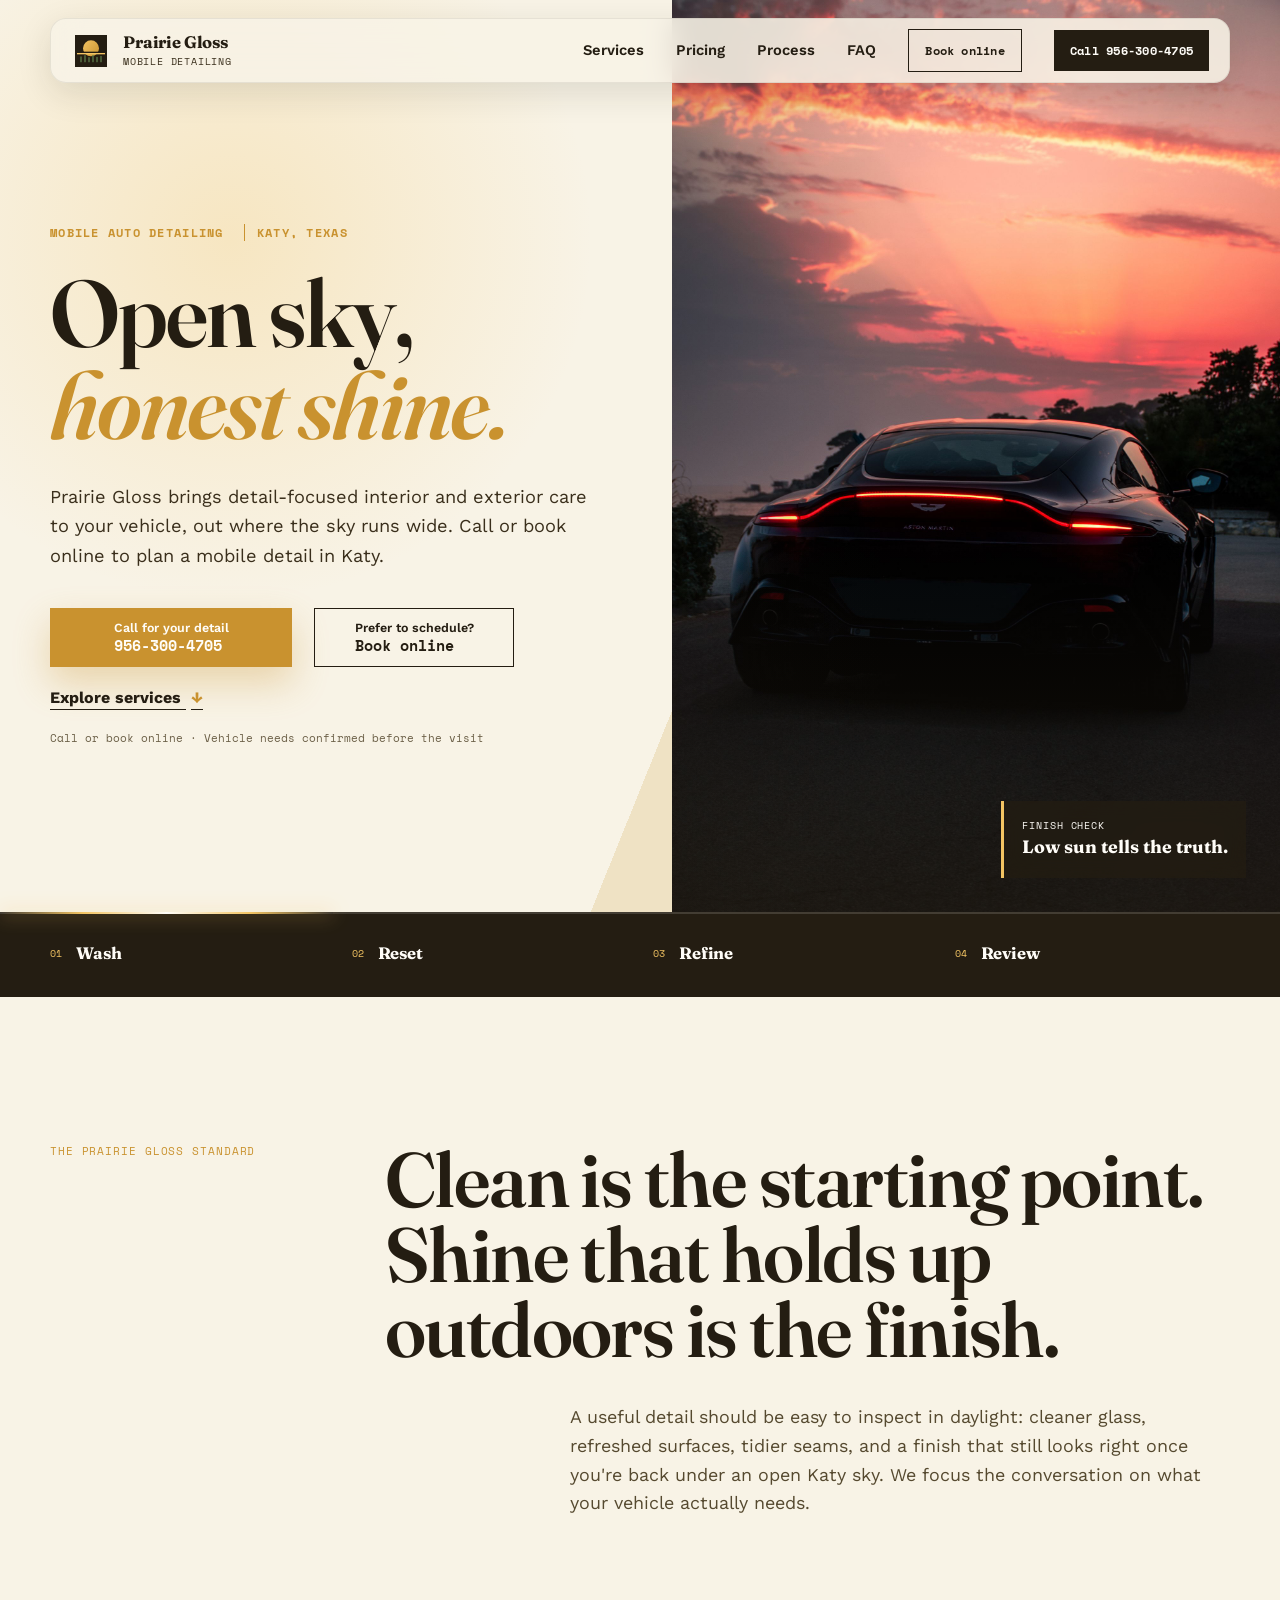
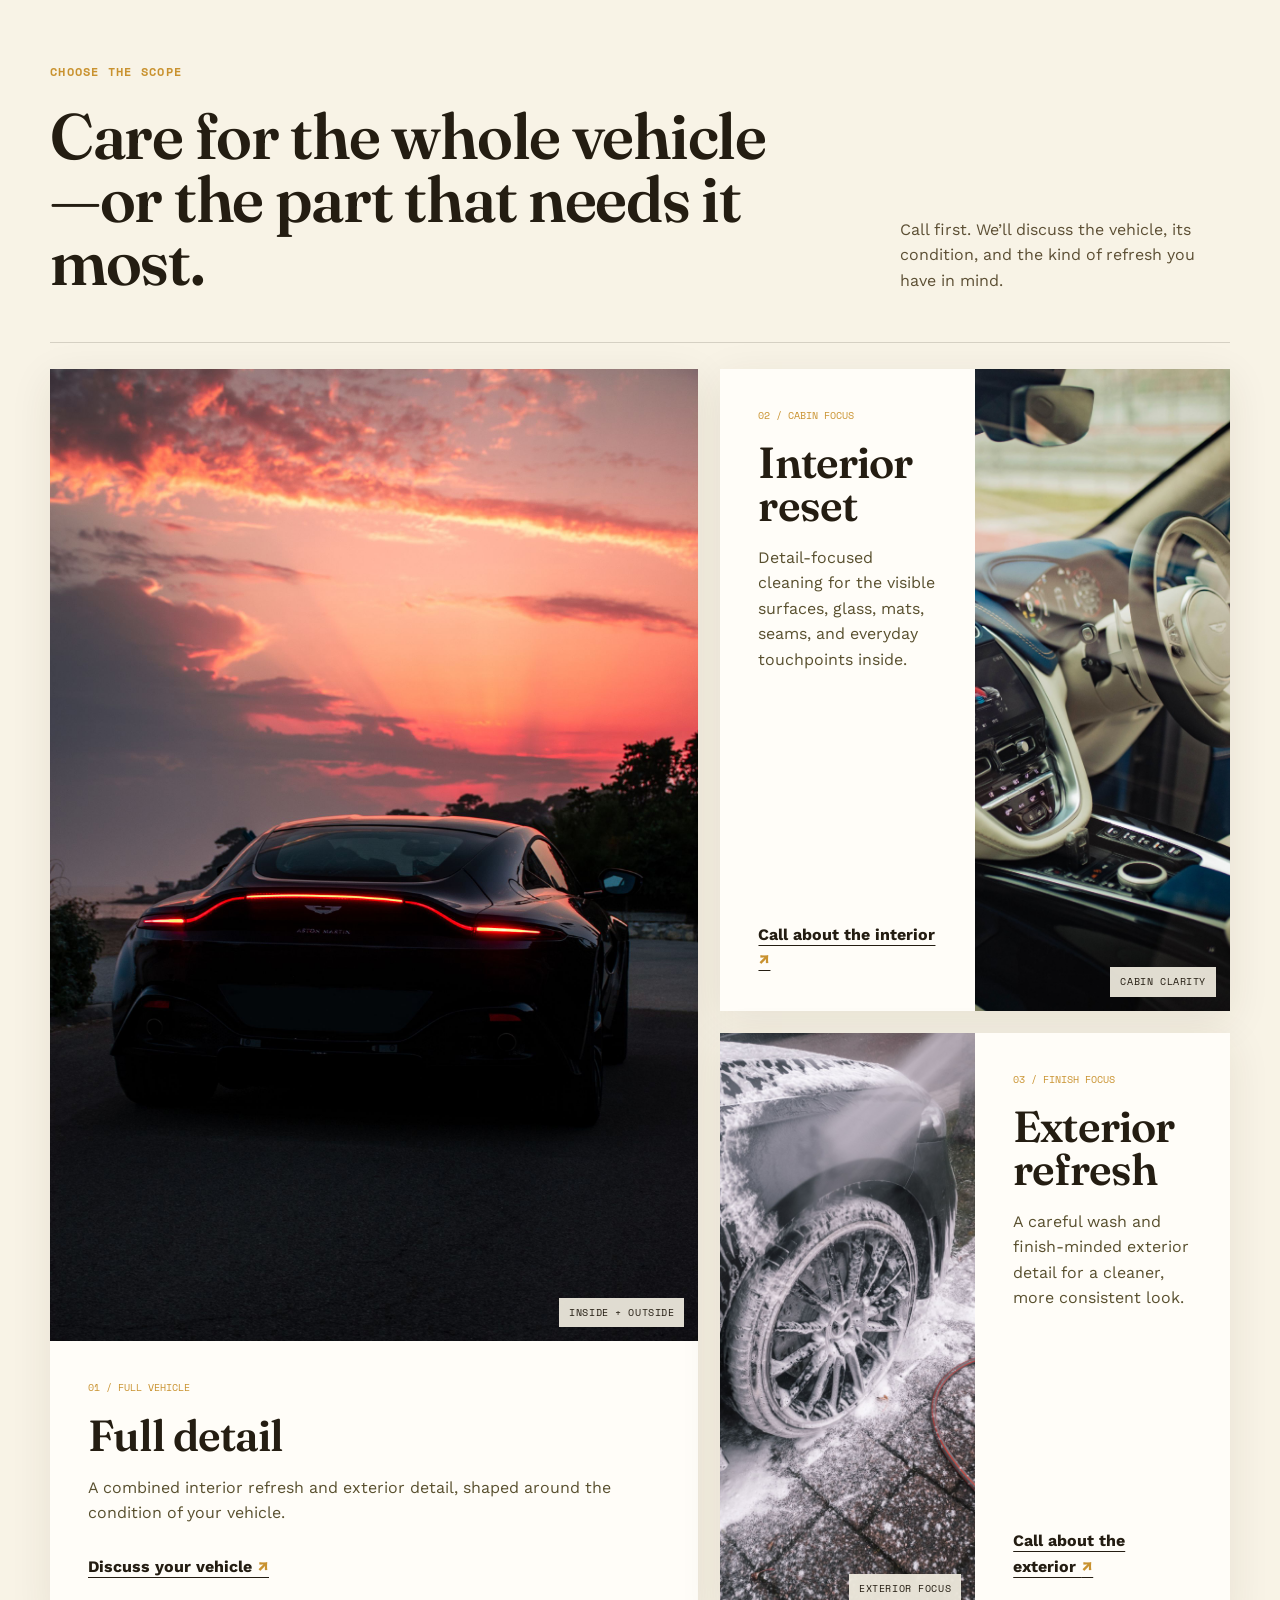
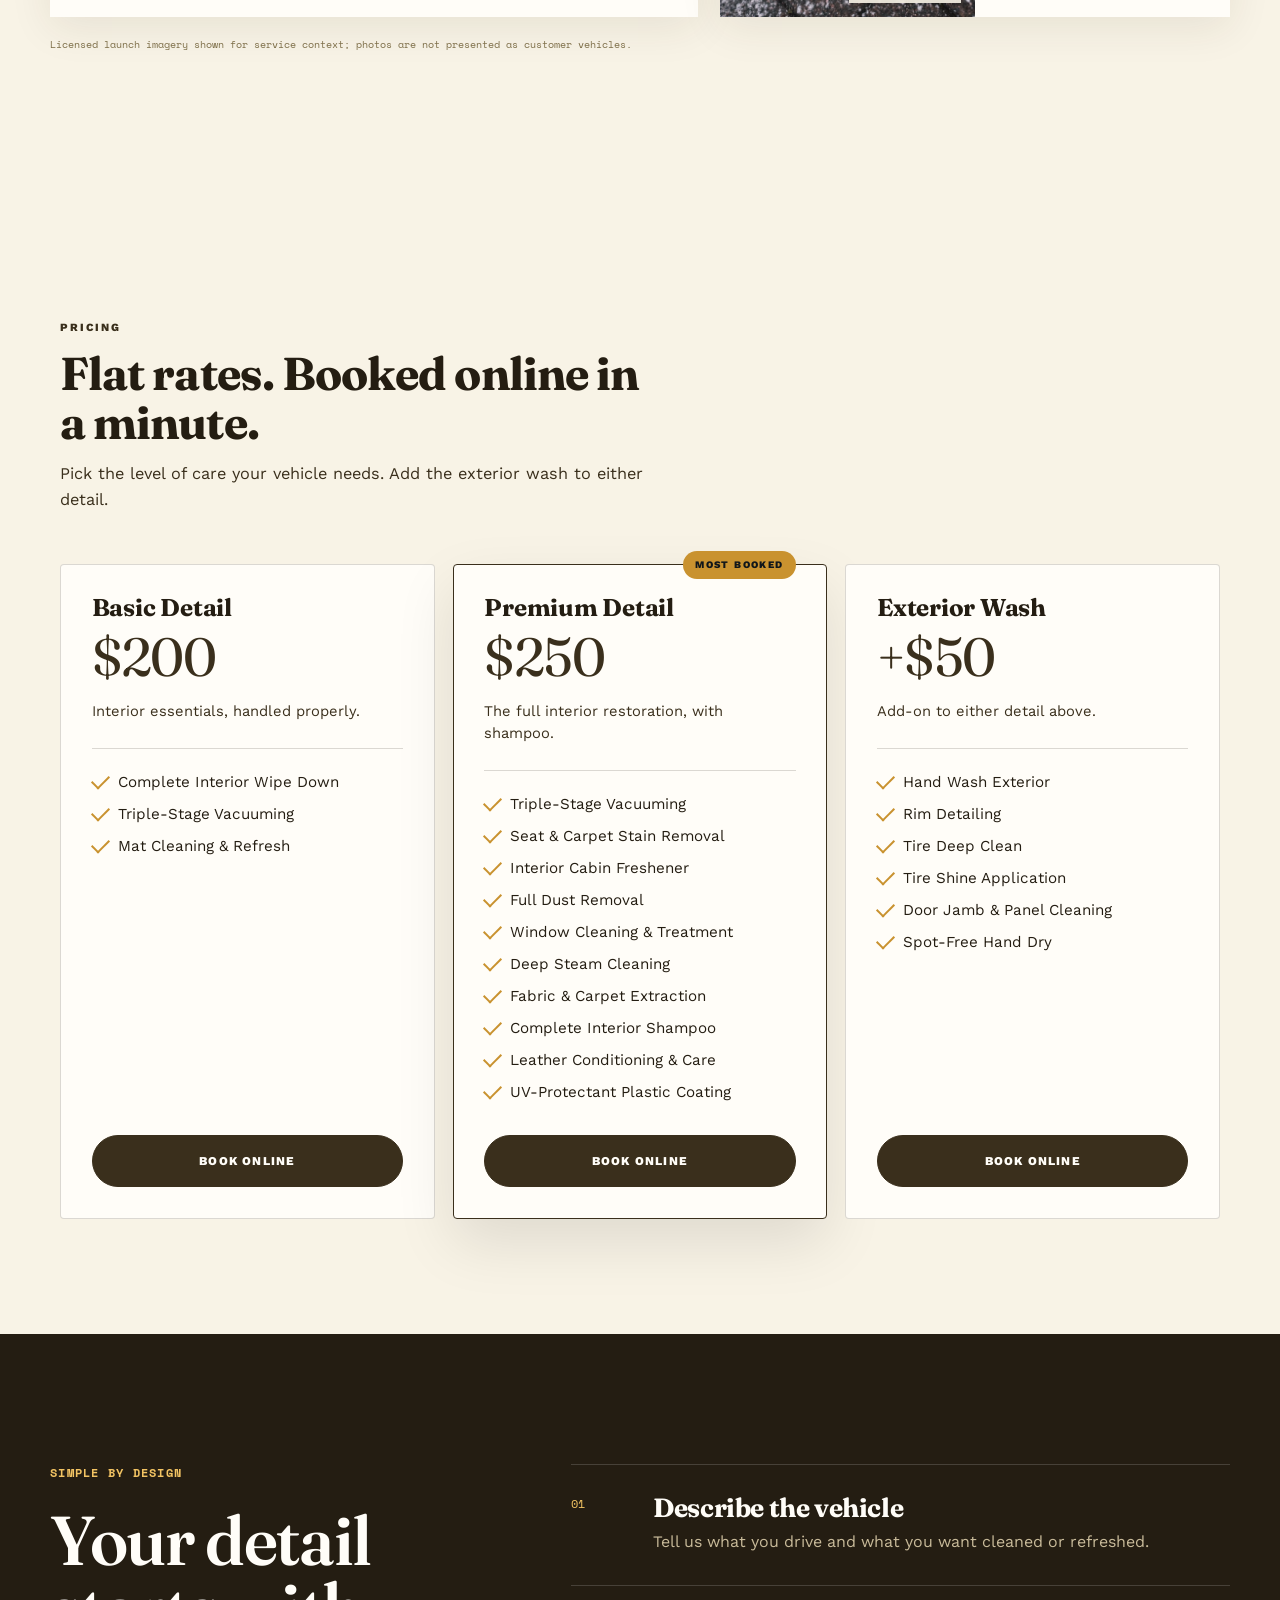
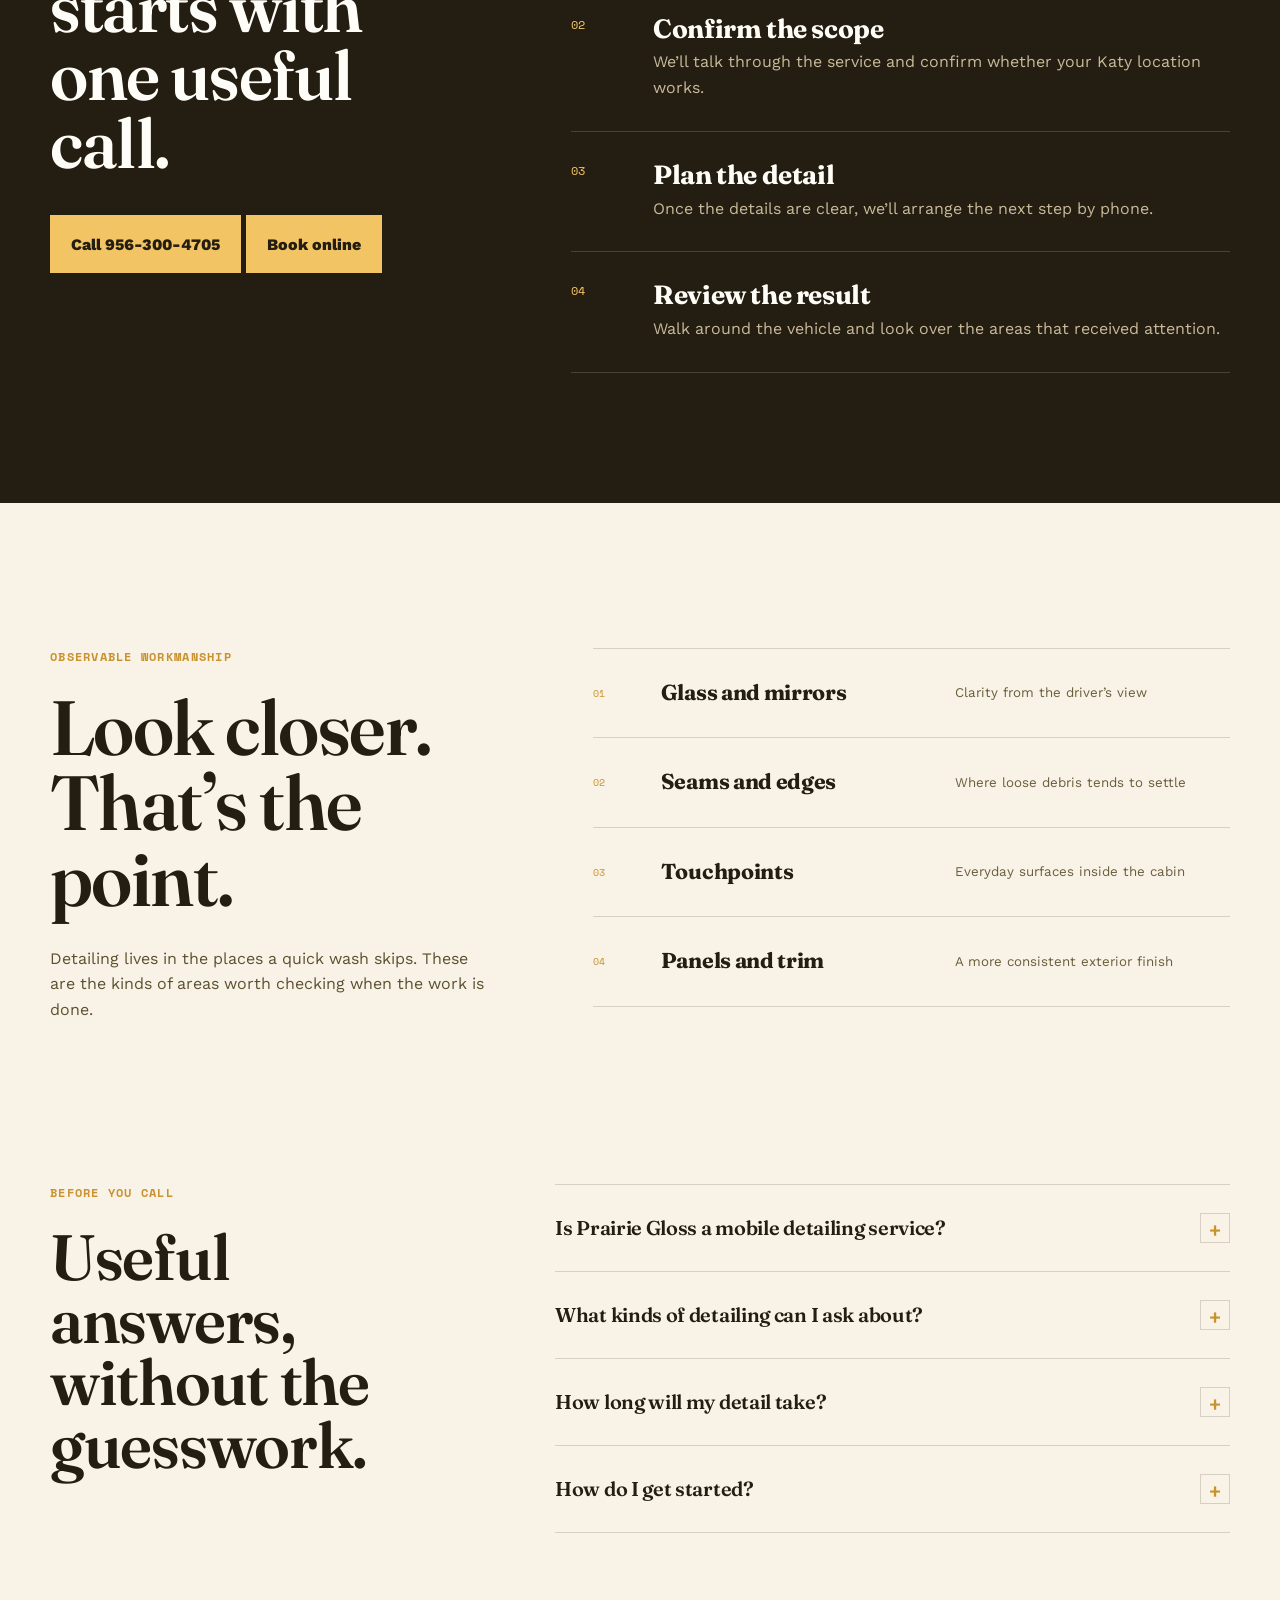
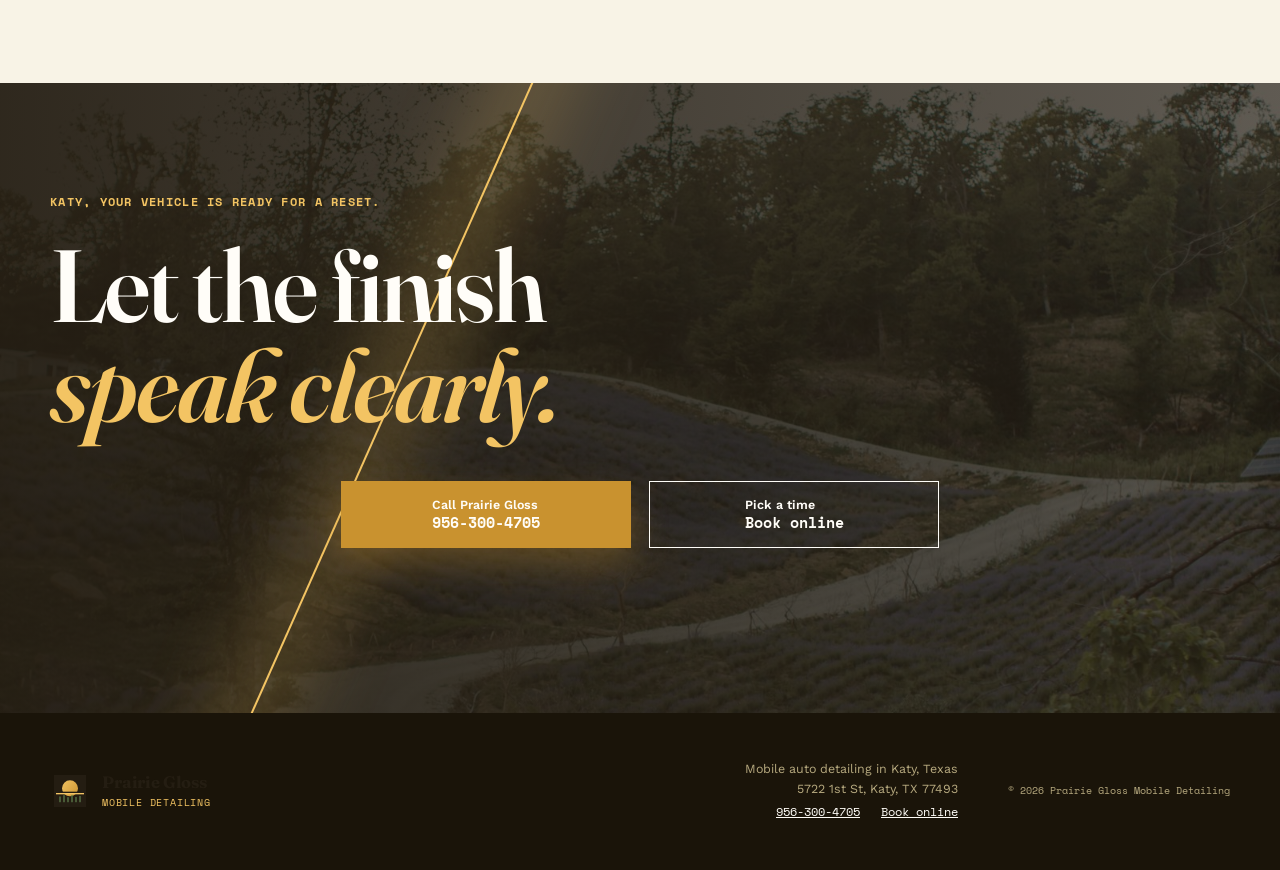
==== index.html @ 473ce1e8 "feat: raise detailing prices Basic Detail $150 -> $200, Premium Detail $200 -> $250 and noted as inc" ====
<!doctype html>
<html lang="en">
  <head>
    <meta charset="UTF-8" />
    <meta name="viewport" content="width=device-width, initial-scale=1" />
    <title>Prairie Gloss Mobile Detailing | Katy, Texas</title>
    <meta
      name="description"
      content="Prairie Gloss provides mobile auto detailing in Katy, Texas. Call 956-300-4705 or book online for interior, exterior, or full-detail service for your vehicle."
    />
    <meta name="theme-color" content="#241d12" />
    <meta name="robots" content="index,follow" />
    <script>document.documentElement.classList.add("js");</script>
    <link rel="canonical" href="https://prairiegloss.shop/" />
    <link rel="icon" href="assets/favicon.svg" type="image/svg+xml" />
    <link rel="preconnect" href="https://fonts.googleapis.com" />
    <link rel="preconnect" href="https://fonts.gstatic.com" crossorigin />
    <link
      href="https://fonts.googleapis.com/css2?family=Work+Sans:ital,wght@0,400;0,500;0,600;0,700;1,500&family=Fraunces:opsz,wght@9..144,500;9..144,600;9..144,700&family=Space+Mono:wght@400;700&display=swap"
      rel="stylesheet"
    />
    <meta property="og:type" content="website" />
    <meta property="og:title" content="Prairie Gloss Mobile Detailing" />
    <meta
      property="og:description"
      content="Open sky, honest shine. Mobile auto detailing in Katy, Texas."
    />
    <meta property="og:url" content="https://prairiegloss.shop/" />
    <meta property="og:image" content="https://prairiegloss.shop/assets/hero-golden.jpg" />
    <link rel="stylesheet" href="styles.css" />
    <script type="application/ld+json">
{
  "@context": "https://schema.org",
  "@type": "AutoWash",
  "name": "Prairie Gloss Mobile Detailing",
  "url": "https://prairiegloss.shop/",
  "telephone": "+1-956-300-4705",
  "address": {
    "@type": "PostalAddress",
    "streetAddress": "5722 1st St",
    "addressLocality": "Katy",
    "addressRegion": "TX",
    "postalCode": "77493",
    "addressCountry": "US"
  },
  "description": "Phone-first mobile auto detailing in Katy, Texas.",
  "areaServed": {
    "@type": "City",
    "name": "Katy",
    "containedInPlace": {
      "@type": "State",
      "name": "Texas"
    }
  },
  "hasOfferCatalog": {
    "@type": "OfferCatalog",
    "name": "Detailing packages",
    "itemListElement": [
      {
        "@type": "Offer",
        "name": "Basic Detail",
        "price": "200",
        "priceCurrency": "USD",
        "availability": "https://schema.org/InStock",
        "url": "https://prairiegloss.shop/#pricing",
        "itemOffered": {
          "@type": "Service",
          "name": "Basic Detail",
          "description": "Interior essentials: complete interior wipe down, triple-stage vacuuming, and mat cleaning and refresh."
        }
      },
      {
        "@type": "Offer",
        "name": "Premium Detail",
        "price": "250",
        "priceCurrency": "USD",
        "availability": "https://schema.org/InStock",
        "url": "https://prairiegloss.shop/#pricing",
        "itemOffered": {
          "@type": "Service",
          "name": "Premium Detail",
          "description": "Full interior restoration: triple-stage vacuuming, seat and carpet stain removal, cabin freshener, full dust removal, window cleaning and treatment, deep steam cleaning, fabric and carpet extraction, complete interior shampoo, leather conditioning, and UV-protectant plastic coating."
        }
      },
      {
        "@type": "Offer",
        "name": "Exterior Wash",
        "price": "50",
        "priceCurrency": "USD",
        "availability": "https://schema.org/InStock",
        "url": "https://prairiegloss.shop/#pricing",
        "itemOffered": {
          "@type": "Service",
          "name": "Exterior Wash",
          "description": "Add-on to either detail: hand wash exterior, rim detailing, tire deep clean, tire shine application, door jamb and panel cleaning, and spot-free hand dry."
        }
      }
    ]
  }
}
    </script>
  </head>
  <body>
    <a class="skip-link" href="#main">Skip to content</a>

    <header class="site-header" data-header>
      <a class="brand" href="#top" aria-label="Prairie Gloss home">
        <img src="assets/logo.svg" alt="" width="48" height="48" />
        <span class="brand-copy">
          <strong>Prairie Gloss</strong>
          <small>Mobile Detailing</small>
        </span>
      </a>

      <button class="menu-toggle" type="button" aria-expanded="false" aria-controls="site-nav" data-menu-toggle>
        <span class="sr-only">Open navigation</span>
        <span aria-hidden="true"></span>
        <span aria-hidden="true"></span>
      </button>

      <nav class="site-nav" id="site-nav" aria-label="Primary navigation" data-nav>
        <a href="#services">Services</a>
        <a href="#pricing">Pricing</a>
        <a href="#process">Process</a>
        <a href="#faq">FAQ</a>
        <a class="nav-book" href="https://cal.com/sumitdatta/auto-detail-service">Book online</a>
        <a class="nav-call" href="tel:+19563004705">Call 956-300-4705</a>
      </nav>
    </header>

    <main id="main">
      <section class="hero" id="top">
        <div class="hero-copy">
          <p class="eyebrow">Mobile auto detailing <span>Katy, Texas</span></p>
          <h1>Open sky,<br /><em>honest shine.</em></h1>
          <p class="hero-lede">
            Prairie Gloss brings detail-focused interior and exterior care to your vehicle, out where the sky runs
            wide. Call or book online to plan a mobile detail in Katy.
          </p>
          <div class="hero-actions">
            <a class="button button-primary" href="tel:+19563004705">
              <span>Call for your detail</span>
              <strong>956-300-4705</strong>
            </a>
            <a class="button button-book" href="https://cal.com/sumitdatta/auto-detail-service">
              <span>Prefer to schedule?</span>
              <strong>Book online</strong>
            </a>
            <a class="text-link" href="#services">Explore services <span aria-hidden="true">↓</span></a>
          </div>
          <p class="micro-note">Call or book online · Vehicle needs confirmed before the visit</p>
        </div>

        <div class="hero-visual" aria-label="Vehicle exterior lit by golden-hour sun">
          <img src="assets/hero-golden.jpg" alt="Vehicle exterior glowing under warm golden-hour light" />
          <div class="hero-caption">
            <span>Finish check</span>
            <strong>Low sun tells the truth.</strong>
          </div>
        </div>

        <div class="horizon-rail" aria-label="Our detailing workflow">
          <div class="rail-line"><span></span></div>
          <ol>
            <li><span>01</span><strong>Wash</strong></li>
            <li><span>02</span><strong>Reset</strong></li>
            <li><span>03</span><strong>Refine</strong></li>
            <li><span>04</span><strong>Review</strong></li>
          </ol>
        </div>
      </section>

      <section class="intro section-shell" aria-labelledby="intro-title">
        <div class="section-label">The Prairie Gloss standard</div>
        <div class="intro-copy reveal">
          <h2 id="intro-title">Clean is the starting point.<br />Shine that holds up outdoors is the finish.</h2>
          <p>
            A useful detail should be easy to inspect in daylight: cleaner glass, refreshed surfaces, tidier seams,
            and a finish that still looks right once you're back under an open Katy sky. We focus the conversation
            on what your vehicle actually needs.
          </p>
        </div>
      </section>

      <section class="services section-shell" id="services" aria-labelledby="services-title">
        <div class="section-heading reveal">
          <div>
            <p class="eyebrow">Choose the scope</p>
            <h2 id="services-title">Care for the whole vehicle—or the part that needs it most.</h2>
          </div>
          <p>Call first. We’ll discuss the vehicle, its condition, and the kind of refresh you have in mind.</p>
        </div>

        <div class="service-grid">
          <article class="service-card service-card-featured reveal">
            <div class="service-image">
              <img src="assets/hero-golden.jpg" alt="Vehicle exterior with a warm, even finish" />
              <span>Inside + outside</span>
            </div>
            <div class="service-body">
              <p class="service-index">01 / Full vehicle</p>
              <h3>Full detail</h3>
              <p>A combined interior refresh and exterior detail, shaped around the condition of your vehicle.</p>
              <a href="tel:+19563004705">Discuss your vehicle <span aria-hidden="true">↗</span></a>
            </div>
          </article>

          <article class="service-card reveal">
            <div class="service-body">
              <p class="service-index">02 / Cabin focus</p>
              <h3>Interior reset</h3>
              <p>Detail-focused cleaning for the visible surfaces, glass, mats, seams, and everyday touchpoints inside.</p>
              <a href="tel:+19563004705">Call about the interior <span aria-hidden="true">↗</span></a>
            </div>
            <div class="service-image">
              <img src="assets/detail-interior.jpg" alt="Clean, carefully maintained vehicle interior" />
              <span>Cabin clarity</span>
            </div>
          </article>

          <article class="service-card reveal">
            <div class="service-image">
              <img src="assets/detail-foam.jpg" alt="Foam on a vehicle during an exterior wash" />
              <span>Exterior focus</span>
            </div>
            <div class="service-body">
              <p class="service-index">03 / Finish focus</p>
              <h3>Exterior refresh</h3>
              <p>A careful wash and finish-minded exterior detail for a cleaner, more consistent look.</p>
              <a href="tel:+19563004705">Call about the exterior <span aria-hidden="true">↗</span></a>
            </div>
          </article>
        </div>

        <p class="stock-note">Licensed launch imagery shown for service context; photos are not presented as customer vehicles.</p>
      </section>

      <section class="rates" id="pricing" aria-labelledby="pricing-title">
        <div class="rates-shell">
          <div class="rates-head">
            <p class="rates-eyebrow">Pricing</p>
            <h2 id="pricing-title">Flat rates. Booked online in a minute.</h2>
            <p class="rates-intro">Pick the level of care your vehicle needs. Add the exterior wash to either detail.</p>
          </div>

          <div class="rate-grid">
            <article class="rate-card">
              <h3>Basic Detail</h3>
              <p class="rate-figure">$200</p>
              <p class="rate-note">Interior essentials, handled properly.</p>
              <ul class="rate-list">
                <li>Complete Interior Wipe Down</li>
                <li>Triple-Stage Vacuuming</li>
                <li>Mat Cleaning &amp; Refresh</li>
              </ul>
              <a class="rate-cta" href="https://cal.com/sumitdatta/auto-detail-service" target="_blank" rel="noopener">Book Online</a>
            </article>
            <article class="rate-card rate-card-featured">
              <span class="rate-badge">Most booked</span>
              <h3>Premium Detail</h3>
              <p class="rate-figure">$250</p>
              <p class="rate-note">The full interior restoration, with shampoo.</p>
              <ul class="rate-list">
                <li>Triple-Stage Vacuuming</li>
                <li>Seat &amp; Carpet Stain Removal</li>
                <li>Interior Cabin Freshener</li>
                <li>Full Dust Removal</li>
                <li>Window Cleaning &amp; Treatment</li>
                <li>Deep Steam Cleaning</li>
                <li>Fabric &amp; Carpet Extraction</li>
                <li>Complete Interior Shampoo</li>
                <li>Leather Conditioning &amp; Care</li>
                <li>UV-Protectant Plastic Coating</li>
              </ul>
              <a class="rate-cta" href="https://cal.com/sumitdatta/auto-detail-service" target="_blank" rel="noopener">Book Online</a>
            </article>
            <article class="rate-card">
              <h3>Exterior Wash</h3>
              <p class="rate-figure">+$50</p>
              <p class="rate-note">Add-on to either detail above.</p>
              <ul class="rate-list">
                <li>Hand Wash Exterior</li>
                <li>Rim Detailing</li>
                <li>Tire Deep Clean</li>
                <li>Tire Shine Application</li>
                <li>Door Jamb &amp; Panel Cleaning</li>
                <li>Spot-Free Hand Dry</li>
              </ul>
              <a class="rate-cta" href="https://cal.com/sumitdatta/auto-detail-service" target="_blank" rel="noopener">Book Online</a>
            </article>
          </div>
        </div>
      </section>

      <section class="process" id="process" aria-labelledby="process-title">
        <div class="process-inner section-shell">
          <div class="process-heading reveal">
            <p class="eyebrow">Simple by design</p>
            <h2 id="process-title">Your detail starts with one useful call.</h2>
            <a class="button button-light" href="tel:+19563004705">Call 956-300-4705</a>
            <a class="button button-light button-light-alt" href="https://cal.com/sumitdatta/auto-detail-service">Book online</a>
          </div>
          <ol class="process-list">
            <li class="reveal">
              <span>01</span>
              <div><h3>Describe the vehicle</h3><p>Tell us what you drive and what you want cleaned or refreshed.</p></div>
            </li>
            <li class="reveal">
              <span>02</span>
              <div><h3>Confirm the scope</h3><p>We’ll talk through the service and confirm whether your Katy location works.</p></div>
            </li>
            <li class="reveal">
              <span>03</span>
              <div><h3>Plan the detail</h3><p>Once the details are clear, we’ll arrange the next step by phone.</p></div>
            </li>
            <li class="reveal">
              <span>04</span>
              <div><h3>Review the result</h3><p>Walk around the vehicle and look over the areas that received attention.</p></div>
            </li>
          </ol>
        </div>
      </section>

      <section class="inspection section-shell" aria-labelledby="inspection-title">
        <div class="inspection-copy reveal">
          <p class="eyebrow">Observable workmanship</p>
          <h2 id="inspection-title">Look closer.<br />That’s the point.</h2>
          <p>
            Detailing lives in the places a quick wash skips. These are the kinds of areas worth checking when the
            work is done.
          </p>
        </div>
        <ul class="inspection-list reveal">
          <li><span>01</span><strong>Glass and mirrors</strong><small>Clarity from the driver’s view</small></li>
          <li><span>02</span><strong>Seams and edges</strong><small>Where loose debris tends to settle</small></li>
          <li><span>03</span><strong>Touchpoints</strong><small>Everyday surfaces inside the cabin</small></li>
          <li><span>04</span><strong>Panels and trim</strong><small>A more consistent exterior finish</small></li>
        </ul>
      </section>

      <section class="faq section-shell" id="faq" aria-labelledby="faq-title">
        <div class="faq-heading reveal">
          <p class="eyebrow">Before you call</p>
          <h2 id="faq-title">Useful answers,<br />without the guesswork.</h2>
        </div>
        <div class="faq-list">
          <details class="reveal">
            <summary>Is Prairie Gloss a mobile detailing service?<span aria-hidden="true">+</span></summary>
            <p>Yes. Prairie Gloss provides mobile auto detailing in Katy, Texas. Call or <a href="https://cal.com/sumitdatta/auto-detail-service">book online</a> to confirm your location and vehicle needs.</p>
          </details>
          <details class="reveal">
            <summary>What kinds of detailing can I ask about?<span aria-hidden="true">+</span></summary>
            <p>You can call about a full inside-and-out detail, an interior-focused reset, or an exterior refresh.</p>
          </details>
          <details class="reveal">
            <summary>How long will my detail take?<span aria-hidden="true">+</span></summary>
            <p>Timing depends on the vehicle, its condition, and the service scope. We’ll discuss those details on the call.</p>
          </details>
          <details class="reveal">
            <summary>How do I get started?<span aria-hidden="true">+</span></summary>
            <p>Call 956-300-4705 and describe your vehicle and the areas you want refreshed, or <a href="https://cal.com/sumitdatta/auto-detail-service">book a time online</a>.</p>
          </details>
        </div>
      </section>

      <section class="final-cta" aria-labelledby="cta-title">
        <div class="final-cta-glow" aria-hidden="true"></div>
        <div class="final-cta-inner reveal">
          <p class="eyebrow">Katy, your vehicle is ready for a reset.</p>
          <h2 id="cta-title">Let the finish<br /><em>speak clearly.</em></h2>
          <div class="final-cta-actions">
            <a class="button button-primary button-large" href="tel:+19563004705">
              <span>Call Prairie Gloss</span>
              <strong>956-300-4705</strong>
            </a>
            <a class="button button-book button-large" href="https://cal.com/sumitdatta/auto-detail-service">
              <span>Pick a time</span>
              <strong>Book online</strong>
            </a>
          </div>
        </div>
      </section>
    </main>

    <footer class="site-footer">
      <a class="brand footer-brand" href="#top" aria-label="Prairie Gloss home">
        <img src="assets/logo.svg" alt="" width="48" height="48" />
        <span class="brand-copy"><strong>Prairie Gloss</strong><small>Mobile Detailing</small></span>
      </a>
      <div class="footer-meta">
        <p>Mobile auto detailing in Katy, Texas</p>
        <p>5722 1st St, Katy, TX 77493</p>
        <a href="tel:+19563004705">956-300-4705</a>
        <a href="https://cal.com/sumitdatta/auto-detail-service">Book online</a>
      </div>
      <p class="copyright">© <span data-year></span> Prairie Gloss Mobile Detailing</p>
    </footer>

    <div class="mobile-bar">
      <a class="mobile-call" href="tel:+19563004705">
        <span>Call Prairie Gloss</span>
        <strong>956-300-4705</strong>
      </a>
      <a class="mobile-book" href="https://cal.com/sumitdatta/auto-detail-service">
        <span>Book</span>
        <strong>Online</strong>
      </a>
    </div>

    <script src="script.js" defer></script>
  </body>
</html>
---- styles.css ----
:root {
  --ink: #241d12;
  --ink-soft: #3a2f1c;
  --cream: #f8f3e6;
  --white: #fffdf8;
  --gold: #c9922f;
  --gold-bright: #f3c463;
  --sky: #6f93ad;
  --grass: #5c7a4a;
  --line: rgba(36, 29, 18, 0.16);
  --shadow: 0 24px 70px rgba(36, 29, 18, 0.16);
  --display: "Fraunces", "Georgia", serif;
  --body: "Work Sans", Arial, sans-serif;
  --mono: "Space Mono", monospace;
  --shell: min(1180px, calc(100vw - 48px));
}

* { box-sizing: border-box; }
html { scroll-behavior: smooth; }
body {
  margin: 0;
  overflow-x: hidden;
  color: var(--ink);
  background: var(--cream);
  font-family: var(--body);
  line-height: 1.6;
  -webkit-font-smoothing: antialiased;
}
img { display: block; max-width: 100%; }
a { color: inherit; }
button, a { -webkit-tap-highlight-color: transparent; }
a:focus-visible, button:focus-visible, summary:focus-visible {
  outline: 3px solid var(--gold);
  outline-offset: 4px;
}
.sr-only {
  position: absolute;
  width: 1px;
  height: 1px;
  padding: 0;
  margin: -1px;
  overflow: hidden;
  clip: rect(0, 0, 0, 0);
  white-space: nowrap;
  border: 0;
}
.skip-link {
  position: fixed;
  z-index: 100;
  top: -90px;
  left: 10px;
  padding: 10px 16px;
  color: var(--white);
  background: var(--ink);
  transition: top 150ms ease;
}
.skip-link:focus { top: 10px; }
.section-shell { width: var(--shell); margin-inline: auto; }

.site-header {
  position: absolute;
  z-index: 20;
  top: 18px;
  left: 50%;
  display: flex;
  align-items: center;
  justify-content: space-between;
  gap: 20px;
  width: var(--shell);
  min-height: 64px;
  padding: 10px 20px;
  background: rgba(248, 243, 230, 0.88);
  backdrop-filter: blur(14px);
  -webkit-backdrop-filter: blur(14px);
  border: 1px solid rgba(36, 29, 18, 0.08);
  border-radius: 16px;
  box-shadow: 0 10px 34px rgba(36, 29, 18, 0.12);
  transform: translateX(-50%);
}
.brand { display: inline-flex; align-items: center; gap: 12px; text-decoration: none; color: var(--ink); }
.brand img { width: 40px; height: 40px; }
.brand-copy { display: grid; line-height: 1.05; }
.brand-copy strong { font-family: var(--display); font-size: 1.04rem; letter-spacing: -0.01em; }
.brand-copy small {
  margin-top: 6px;
  color: var(--ink-soft);
  font-family: var(--mono);
  font-size: 0.62rem;
  letter-spacing: 0.08em;
  text-transform: uppercase;
}
.site-nav { display: flex; align-items: center; gap: 32px; font-weight: 600; }
.site-nav a { text-decoration: none; }
.site-nav a:not(.nav-call):not(.nav-book) { color: var(--ink); }
.site-nav > a:not(.nav-call):not(.nav-book) { position: relative; font-size: 0.92rem; }
.site-nav > a:not(.nav-call):not(.nav-book)::after {
  position: absolute;
  bottom: -5px;
  left: 0;
  width: 100%;
  height: 2px;
  background: var(--gold);
  content: "";
  transform: scaleX(0);
  transform-origin: right;
  transition: transform 180ms ease;
}
.site-nav > a:hover::after { transform: scaleX(1); transform-origin: left; }
.nav-call {
  padding: 11px 16px;
  color: var(--white);
  background: var(--ink);
  font-family: var(--mono);
  font-size: 0.75rem;
  letter-spacing: 0.02em;
}
.nav-book {
  padding: 11px 16px;
  border: 1px solid var(--ink);
  color: var(--ink);
  font-family: var(--mono);
  font-size: 0.75rem;
  letter-spacing: 0.02em;
}
.nav-book:hover { color: var(--white); background: var(--gold); border-color: var(--gold); }
.menu-toggle { display: none; }

.hero {
  position: relative;
  display: grid;
  grid-template-columns: minmax(0, 1.05fr) minmax(400px, 0.95fr);
  grid-template-rows: minmax(680px, auto) auto;
  min-height: 820px;
  overflow: hidden;
  background:
    radial-gradient(circle at 18% 24%, rgba(243, 196, 99, 0.28), transparent 28%),
    linear-gradient(112deg, var(--cream) 0 57%, #efe2c4 57% 100%);
}
.hero::before {
  position: absolute;
  inset: 0 auto 0 53%;
  width: 1px;
  background: linear-gradient(transparent, var(--line) 15% 78%, transparent);
  content: "";
}
.hero-copy {
  align-self: center;
  width: min(670px, calc(100vw - 48px));
  padding: 150px 6vw 90px max(24px, calc((100vw - 1180px) / 2));
}
.eyebrow {
  margin: 0 0 24px;
  color: var(--gold);
  font-family: var(--mono);
  font-size: 0.72rem;
  font-weight: 600;
  letter-spacing: 0.11em;
  text-transform: uppercase;
}
.eyebrow span { margin-left: 12px; padding-left: 12px; border-left: 1px solid currentColor; }
h1, h2, h3 { margin-top: 0; font-family: var(--display); line-height: 0.98; letter-spacing: -0.02em; }
h1 { max-width: 760px; margin-bottom: 30px; font-size: clamp(4rem, 7.4vw, 7.4rem); font-weight: 600; }
h1 em, h2 em { color: var(--gold); font-style: italic; }
.hero-lede { max-width: 570px; margin: 0; color: var(--ink-soft); font-size: 1.14rem; }
.hero-actions { display: flex; align-items: center; gap: 28px; margin-top: 38px; }
.button {
  display: inline-flex;
  align-items: center;
  justify-content: center;
  min-height: 58px;
  padding: 12px 20px;
  border: 1px solid transparent;
  text-decoration: none;
  transition: transform 180ms ease, box-shadow 180ms ease, background 180ms ease;
}
.button:hover { transform: translateY(-3px); }
.button-primary {
  display: grid;
  min-width: 242px;
  color: var(--white);
  background: var(--gold);
  box-shadow: 0 16px 36px rgba(201, 146, 47, 0.32);
  line-height: 1.2;
}
.button-primary span { font-size: 0.78rem; font-weight: 600; }
.button-primary strong { font-family: var(--mono); font-size: 0.95rem; }

.button-book {
  display: grid;
  min-width: 200px;
  border-color: var(--ink);
  color: var(--ink);
  background: transparent;
  line-height: 1.2;
}
.button-book:hover { color: var(--white); background: var(--ink); }
.button-book span { font-size: 0.78rem; font-weight: 600; }
.button-book strong { font-family: var(--mono); font-size: 0.95rem; }
.final-cta-actions { display: flex; flex-wrap: wrap; justify-content: center; gap: 18px; }
.final-cta .button-book { border-color: var(--white); color: var(--white); }
.final-cta .button-book:hover { color: var(--ink); background: var(--white); }
.button-light-alt { color: var(--gold-bright); background: transparent; border-color: var(--gold-bright); }
.text-link { font-weight: 700; text-underline-offset: 6px; }
.text-link span { margin-left: 5px; color: var(--gold); }
.micro-note { margin: 20px 0 0; color: #6b5f47; font-family: var(--mono); font-size: 0.68rem; }
.hero-visual { position: relative; min-height: 680px; overflow: hidden; }
.hero-visual::after {
  position: absolute;
  inset: 0;
  background: linear-gradient(90deg, rgba(36, 29, 18, 0.1), transparent 35%), linear-gradient(0deg, rgba(36, 29, 18, 0.6), transparent 40%);
  content: "";
}
.hero-visual img { width: 100%; height: 100%; object-fit: cover; object-position: 53% 42%; }
.hero-caption {
  position: absolute;
  z-index: 2;
  right: 34px;
  bottom: 34px;
  display: grid;
  padding: 16px 18px;
  color: var(--white);
  border-left: 3px solid var(--gold-bright);
  background: rgba(36, 29, 18, 0.74);
  backdrop-filter: blur(10px);
}
.hero-caption span { font-family: var(--mono); font-size: 0.65rem; letter-spacing: 0.09em; text-transform: uppercase; }
.hero-caption strong { font-family: var(--display); font-size: 1.12rem; }

.horizon-rail {
  position: relative;
  grid-column: 1 / -1;
  width: 100%;
  padding: 28px max(24px, calc((100vw - 1180px) / 2)) 30px;
  color: var(--white);
  background: var(--ink);
}
.horizon-rail ol { display: grid; grid-template-columns: repeat(4, 1fr); gap: 26px; margin: 0; padding: 0; list-style: none; }
.horizon-rail li { display: grid; grid-template-columns: auto 1fr; align-items: center; gap: 14px; }
.horizon-rail li span { color: var(--gold-bright); font-family: var(--mono); font-size: 0.65rem; }
.horizon-rail li strong { font-family: var(--display); font-size: 1.04rem; letter-spacing: -0.01em; }
.rail-line { position: absolute; top: 0; right: 0; left: 0; height: 2px; background: rgba(255, 255, 255, 0.14); }
.rail-line span {
  display: block;
  width: 26%;
  height: 100%;
  background: linear-gradient(90deg, transparent, var(--gold-bright), var(--white), var(--gold-bright), transparent);
  box-shadow: 0 0 18px var(--gold-bright);
  animation: sunride 5s ease-in-out infinite alternate;
}
@keyframes sunride { from { transform: translateX(-20%); } to { transform: translateX(300%); } }

.intro { display: grid; grid-template-columns: 0.65fr 2fr; gap: 60px; padding-block: 145px; }
.section-label { color: var(--gold); font-family: var(--mono); font-size: 0.7rem; letter-spacing: 0.08em; text-transform: uppercase; }
.intro h2 { max-width: 850px; margin-bottom: 36px; font-size: clamp(3rem, 6vw, 6.2rem); font-weight: 600; }
.intro p { max-width: 660px; margin: 0 0 0 auto; color: #55492f; font-size: 1.12rem; }

.services { padding-bottom: 150px; }
.section-heading { display: grid; grid-template-columns: 1.4fr 0.6fr; gap: 80px; align-items: end; padding-bottom: 48px; border-bottom: 1px solid var(--line); }
.section-heading h2 { max-width: 760px; margin: 0; font-size: clamp(2.9rem, 5vw, 5.4rem); font-weight: 600; }
.section-heading > p { margin: 0; color: #5c4f34; }
.service-grid { display: grid; grid-template-columns: 1.12fr 0.88fr; gap: 22px; margin-top: 26px; }
.service-card { display: grid; min-height: 500px; overflow: hidden; background: var(--white); box-shadow: 0 10px 40px rgba(60, 48, 20, 0.09); }
.service-card-featured { grid-row: span 2; }
.service-card:not(.service-card-featured) { grid-template-columns: 1fr 1fr; min-height: 320px; }
.service-image { position: relative; min-height: 250px; overflow: hidden; }
.service-image img { width: 100%; height: 100%; object-fit: cover; transition: transform 600ms cubic-bezier(.2,.7,.2,1); }
.service-card:hover .service-image img { transform: scale(1.035); }
.service-image span {
  position: absolute;
  right: 14px;
  bottom: 14px;
  padding: 7px 10px;
  color: var(--ink);
  background: rgba(248, 243, 230, 0.9);
  font-family: var(--mono);
  font-size: 0.6rem;
  letter-spacing: 0.06em;
  text-transform: uppercase;
  backdrop-filter: blur(8px);
}
.service-body { display: flex; flex-direction: column; justify-content: center; padding: 38px; }
.service-index { margin: 0 0 18px; color: var(--gold); font-family: var(--mono); font-size: 0.65rem; text-transform: uppercase; }
.service-body h3 { margin-bottom: 18px; font-size: clamp(2rem, 3.4vw, 3.7rem); font-weight: 600; }
.service-body p:not(.service-index) { margin: 0 0 28px; color: #59502f; }
.service-body a { margin-top: auto; font-weight: 700; text-underline-offset: 5px; }
.service-body a span { color: var(--gold); }
.stock-note { margin: 20px 0 0; color: #7c6d47; font-family: var(--mono); font-size: 0.63rem; }

.process { padding-block: 130px; color: var(--white); background: var(--ink); }
.process-inner { display: grid; grid-template-columns: 0.78fr 1.22fr; gap: 100px; }
.process .eyebrow { color: var(--gold-bright); }
.process-heading h2 { margin-bottom: 38px; font-size: clamp(3.2rem, 5.4vw, 5.8rem); font-weight: 600; }
.button-light { color: var(--ink); background: var(--gold-bright); font-weight: 800; }
.process-list { margin: 0; padding: 0; list-style: none; }
.process-list li { display: grid; grid-template-columns: 56px 1fr; gap: 26px; padding: 30px 0; border-top: 1px solid rgba(255, 255, 255, 0.16); }
.process-list li:last-child { border-bottom: 1px solid rgba(255, 255, 255, 0.16); }
.process-list > li > span { color: var(--gold-bright); font-family: var(--mono); font-size: 0.72rem; }
.process-list h3 { margin-bottom: 8px; font-size: 1.65rem; letter-spacing: -0.015em; }
.process-list p { margin: 0; color: #c9bb9a; }

.inspection { display: grid; grid-template-columns: 0.82fr 1.18fr; gap: 100px; padding-block: 145px; }
.inspection h2 { margin-bottom: 30px; font-size: clamp(3.5rem, 6vw, 6.5rem); font-weight: 600; }
.inspection-copy > p:last-child { max-width: 480px; color: #5c5030; }
.inspection-list { margin: 0; padding: 0; border-top: 1px solid var(--line); list-style: none; }
.inspection-list li { display: grid; grid-template-columns: 48px 1fr 1fr; gap: 20px; align-items: center; padding: 27px 0; border-bottom: 1px solid var(--line); }
.inspection-list span { color: var(--gold); font-family: var(--mono); font-size: 0.65rem; }
.inspection-list strong { font-family: var(--display); font-size: 1.35rem; letter-spacing: -0.015em; }
.inspection-list small { color: #6a5d3c; }

.faq { display: grid; grid-template-columns: 0.75fr 1.25fr; gap: 100px; padding-bottom: 150px; }
.faq h2 { font-size: clamp(3.2rem, 5vw, 5.3rem); font-weight: 600; }
.faq-list { border-top: 1px solid var(--line); }
.faq details { border-bottom: 1px solid var(--line); }
.faq summary { display: flex; align-items: center; justify-content: space-between; gap: 30px; padding: 27px 0; cursor: pointer; font-family: var(--display); font-size: 1.25rem; font-weight: 600; letter-spacing: -0.015em; list-style: none; }
.faq summary::-webkit-details-marker { display: none; }
.faq summary span { display: grid; width: 30px; height: 30px; place-items: center; color: var(--gold); border: 1px solid var(--line); font-family: var(--body); transition: transform 180ms ease; }
.faq details[open] summary span { transform: rotate(45deg); }
.faq details p { max-width: 650px; margin: -6px 50px 26px 0; color: #5f5334; }

.final-cta { position: relative; min-height: 630px; overflow: hidden; color: var(--white); background: var(--ink); }
.final-cta::before {
  position: absolute;
  inset: 0;
  background:
    linear-gradient(90deg, rgba(36, 29, 18, 0.95), rgba(36, 29, 18, 0.72)),
    url("assets/process-truck.jpg") center 38% / cover;
  content: "";
}
.final-cta-glow { position: absolute; top: -20%; left: 30%; width: 2px; height: 145%; background: var(--gold-bright); box-shadow: 0 0 80px 25px rgba(243, 196, 99, 0.3); transform: rotate(24deg); }
.final-cta-inner { position: relative; z-index: 1; width: var(--shell); margin-inline: auto; padding-block: 110px; }
.final-cta .eyebrow { color: var(--gold-bright); }
.final-cta h2 { margin-bottom: 45px; font-size: clamp(4rem, 8vw, 8rem); font-weight: 600; }
.final-cta h2 em { color: var(--gold-bright); }
.button-large { min-width: 290px; padding-block: 16px; }

.site-footer { display: grid; grid-template-columns: 1fr auto auto; gap: 50px; align-items: center; padding: 46px max(24px, calc((100vw - 1180px) / 2)); background: #1a1409; color: var(--white); }
.footer-brand .brand-copy small { color: var(--gold-bright); }
.footer-meta { text-align: right; }
.footer-meta p, .copyright { margin: 0; color: #b6a97f; font-size: 0.78rem; }
.footer-meta a { font-family: var(--mono); font-size: 0.78rem; }
.copyright { font-family: var(--mono); font-size: 0.62rem; }
.mobile-bar { display: none; }

.reveal { opacity: 1; transform: none; }
.js .reveal { opacity: 0; transform: translateY(24px); transition: opacity 650ms ease, transform 650ms cubic-bezier(.2,.7,.2,1); }
.js .reveal.is-visible { opacity: 1; transform: none; }

@media (max-width: 980px) {
  :root { --shell: min(100% - 36px, 760px); }
  .site-header { min-height: 80px; }
  .menu-toggle { display: grid; width: 44px; height: 44px; padding: 12px; place-content: center; gap: 6px; border: 0; background: var(--ink); }
  .menu-toggle span:not(.sr-only) { display: block; width: 20px; height: 2px; background: var(--white); transition: transform 180ms ease; }
  .menu-toggle[aria-expanded="true"] span:nth-child(2) { transform: translateY(4px) rotate(45deg); }
  .menu-toggle[aria-expanded="true"] span:nth-child(3) { transform: translateY(-4px) rotate(-45deg); }
  .site-nav { position: absolute; top: 70px; right: 0; display: none; align-items: stretch; width: min(310px, calc(100vw - 36px)); padding: 20px; gap: 0; background: var(--white); box-shadow: var(--shadow); }
  .site-nav.is-open { display: grid; }
  .site-nav a { padding: 14px 10px; }
  .site-nav .nav-call { margin-top: 8px; text-align: center; }
  .hero { display: block; padding-top: 100px; background: linear-gradient(180deg, var(--cream), #f0e2c3); }
  .hero::before { display: none; }
  .hero-copy { width: var(--shell); margin: 0 auto; padding: 50px 0 55px; }
  .hero-visual { width: var(--shell); min-height: 520px; margin-inline: auto; }
  .horizon-rail { margin-top: 24px; }
  .intro, .section-heading, .process-inner, .inspection, .faq { grid-template-columns: 1fr; gap: 48px; }
  .intro { padding-block: 110px; }
  .intro p { margin-left: 0; }
  .section-heading { gap: 30px; }
  .service-grid { grid-template-columns: 1fr; }
  .service-card-featured { grid-row: auto; }
  .service-card:not(.service-card-featured) { min-height: 380px; }
  .process, .inspection { padding-block: 110px; }
  .faq { padding-bottom: 110px; }
  .site-footer { grid-template-columns: 1fr 1fr; }
  .copyright { grid-column: 1 / -1; }
}

@media (max-width: 620px) {
  :root { --shell: calc(100% - 28px); }
  body { padding-bottom: 74px; }
  .brand-copy strong { font-size: 0.96rem; }
  .brand-copy small { font-size: 0.52rem; }
  .hero { padding-top: 80px; }
  .hero-copy { padding-top: 42px; }
  .eyebrow span { display: block; margin: 7px 0 0; padding: 0; border: 0; }
  h1 { font-size: clamp(3.35rem, 16vw, 5rem); }
  .hero-lede { font-size: 1rem; }
  .hero-actions { align-items: stretch; flex-direction: column; gap: 18px; }
  .button-primary, .button-book { width: 100%; }
  .text-link { align-self: flex-start; }
  .hero-visual { min-height: 420px; }
  .hero-caption { right: 16px; bottom: 16px; left: 16px; }
  .horizon-rail { padding: 24px 14px; }
  .horizon-rail ol { grid-template-columns: repeat(2, 1fr); gap: 22px 12px; }
  .intro { gap: 28px; padding-block: 90px; }
  .intro h2, .section-heading h2, .process-heading h2, .inspection h2, .faq h2 { font-size: clamp(2.85rem, 13vw, 4.5rem); }
  .services { padding-bottom: 90px; }
  .service-card:not(.service-card-featured) { grid-template-columns: 1fr; }
  .service-card:not(.service-card-featured) .service-body { order: 2; }
  .service-card { min-height: auto; }
  .service-image { min-height: 260px; }
  .service-body { min-height: 300px; padding: 30px 24px; }
  .process, .inspection { padding-block: 90px; }
  .process-inner, .inspection, .faq { gap: 42px; }
  .process-list li { grid-template-columns: 38px 1fr; gap: 14px; }
  .inspection-list li { grid-template-columns: 34px 1fr; gap: 12px; }
  .inspection-list small { grid-column: 2; }
  .faq { padding-bottom: 90px; }
  .faq summary { font-size: 1.05rem; }
  .final-cta { min-height: 560px; }
  .final-cta-inner { padding-block: 90px; }
  .final-cta h2 { font-size: clamp(3.8rem, 17vw, 5.8rem); }
  .site-footer { grid-template-columns: 1fr; gap: 26px; padding-block: 40px; }
  .footer-meta { text-align: left; }
  .copyright { grid-column: auto; }
  .mobile-bar {
    position: fixed;
    z-index: 50;
    right: 0;
    bottom: 0;
    left: 0;
    display: grid;
    grid-template-columns: 1.6fr 1fr;
    box-shadow: 0 -12px 30px rgba(36, 29, 18, 0.24);
  }
  .mobile-call, .mobile-book {
    display: flex;
    align-items: center;
    justify-content: space-between;
    gap: 8px;
    min-height: 74px;
    padding: 12px 18px;
    color: var(--white);
    text-decoration: none;
  }
  .mobile-call { background: var(--gold); }
  .mobile-book { flex-direction: column; justify-content: center; gap: 2px; background: var(--ink); }
  .mobile-call span, .mobile-book span { font-size: 0.8rem; font-weight: 700; }
  .mobile-call strong, .mobile-book strong { font-family: var(--mono); font-size: 0.84rem; }
  .final-cta-actions { flex-direction: column; align-items: stretch; }
}

@media (prefers-reduced-motion: reduce) {
  html { scroll-behavior: auto; }
  *, *::before, *::after { animation-duration: 0.01ms !important; animation-iteration-count: 1 !important; transition-duration: 0.01ms !important; }
  .reveal { opacity: 1; transform: none; }
}

.footer-meta a + a { margin-left: 16px; }
.hero-actions { flex-wrap: wrap; gap: 18px 22px; }


/* ---------- Pricing ---------- */
.rates {
  --p-band: var(--cream);
  --p-surface: var(--white);
  --p-ink: var(--ink);
  --p-muted: var(--ink-soft);
  --p-line: var(--line);
  --p-accent: var(--ink-soft);
  --p-accent-ink: var(--white);
  --p-badge-ink: #10161a;
  --p-hi: var(--gold);
  padding: clamp(72px, 9vw, 130px) clamp(22px, 5vw, 60px);
  background: var(--p-band);
  color: var(--p-ink);
}
.rates-shell { width: min(1180px, 100%); margin-inline: auto; }
.rates-head { max-width: 60ch; margin-bottom: clamp(34px, 4vw, 54px); }
.rates-eyebrow {
  margin: 0 0 14px;
  font-family: var(--body);
  font-size: 11px;
  font-weight: 800;
  letter-spacing: .18em;
  text-transform: uppercase;
  color: var(--p-accent);
}
.rates-head h2 {
  margin: 0 0 14px;
  font-family: var(--display);
  font-size: clamp(30px, 3.6vw, 48px);
  line-height: 1.05;
  letter-spacing: -.02em;
  color: var(--p-ink);
}
.rates-intro { margin: 0; color: var(--p-muted); font-size: 1.02rem; line-height: 1.6; }
.rate-grid {
  display: grid;
  grid-template-columns: repeat(3, 1fr);
  gap: 18px;
  align-items: stretch;
}
.rate-card {
  position: relative;
  display: flex;
  flex-direction: column;
  gap: 4px;
  padding: clamp(26px, 2.4vw, 36px);
  background: var(--p-surface);
  border: 1px solid var(--p-line);
  border-radius: 4px;
}
.rate-card-featured {
  border-color: var(--p-accent);
  box-shadow: 0 24px 60px rgba(0, 0, 0, .10);
}
.rate-badge {
  position: absolute;
  top: 0;
  right: clamp(26px, 2.4vw, 36px);
  transform: translateY(-50%);
  padding: 6px 12px;
  background: var(--p-hi);
  color: var(--p-badge-ink);
  font-family: var(--body);
  font-size: 10px;
  font-weight: 800;
  letter-spacing: .14em;
  text-transform: uppercase;
  border-radius: 999px;
}
.rate-card h3 {
  margin: 0;
  font-family: var(--display);
  font-size: clamp(21px, 1.9vw, 26px);
  letter-spacing: -.01em;
  color: var(--p-ink);
}
.rate-figure {
  margin: 6px 0 0;
  font-family: var(--display);
  font-size: clamp(40px, 4.2vw, 56px);
  line-height: 1;
  letter-spacing: -.03em;
  color: var(--p-accent);
}
.rate-note { margin: 12px 0 0; color: var(--p-muted); font-size: .92rem; line-height: 1.5; }
.rate-list {
  list-style: none;
  margin: 22px 0 0;
  padding: 22px 0 0;
  border-top: 1px solid var(--p-line);
  display: grid;
  align-content: start;
  gap: 10px;
  flex: 1;
}
.rate-list li {
  position: relative;
  padding-left: 26px;
  font-size: .95rem;
  line-height: 1.45;
  color: var(--p-ink);
}
.rate-list li::before {
  content: "";
  position: absolute;
  left: 0;
  top: .28em;
  width: 15px;
  height: 8px;
  border-left: 2px solid var(--p-hi);
  border-bottom: 2px solid var(--p-hi);
  transform: rotate(-45deg);
}
.rate-cta {
  display: inline-flex;
  align-items: center;
  justify-content: center;
  margin-top: 28px;
  min-height: 52px;
  padding: 0 22px;
  background: var(--p-accent);
  color: var(--p-accent-ink);
  border: 1px solid var(--p-accent);
  border-radius: 999px;
  font-family: var(--body);
  font-size: 12px;
  font-weight: 800;
  letter-spacing: .1em;
  text-transform: uppercase;
  text-decoration: none;
  transition: transform .2s ease, opacity .2s ease;
}
.rate-cta:hover { transform: translateY(-2px); opacity: .92; }
@media (max-width: 940px) {
  .rate-grid { grid-template-columns: 1fr 1fr; }
  .rate-card-featured { grid-row: span 2; }
}
@media (max-width: 640px) {
  .rate-grid { grid-template-columns: 1fr; }
  .rate-card-featured { grid-row: auto; }
  .rate-badge { right: auto; left: clamp(26px, 2.4vw, 36px); }
}
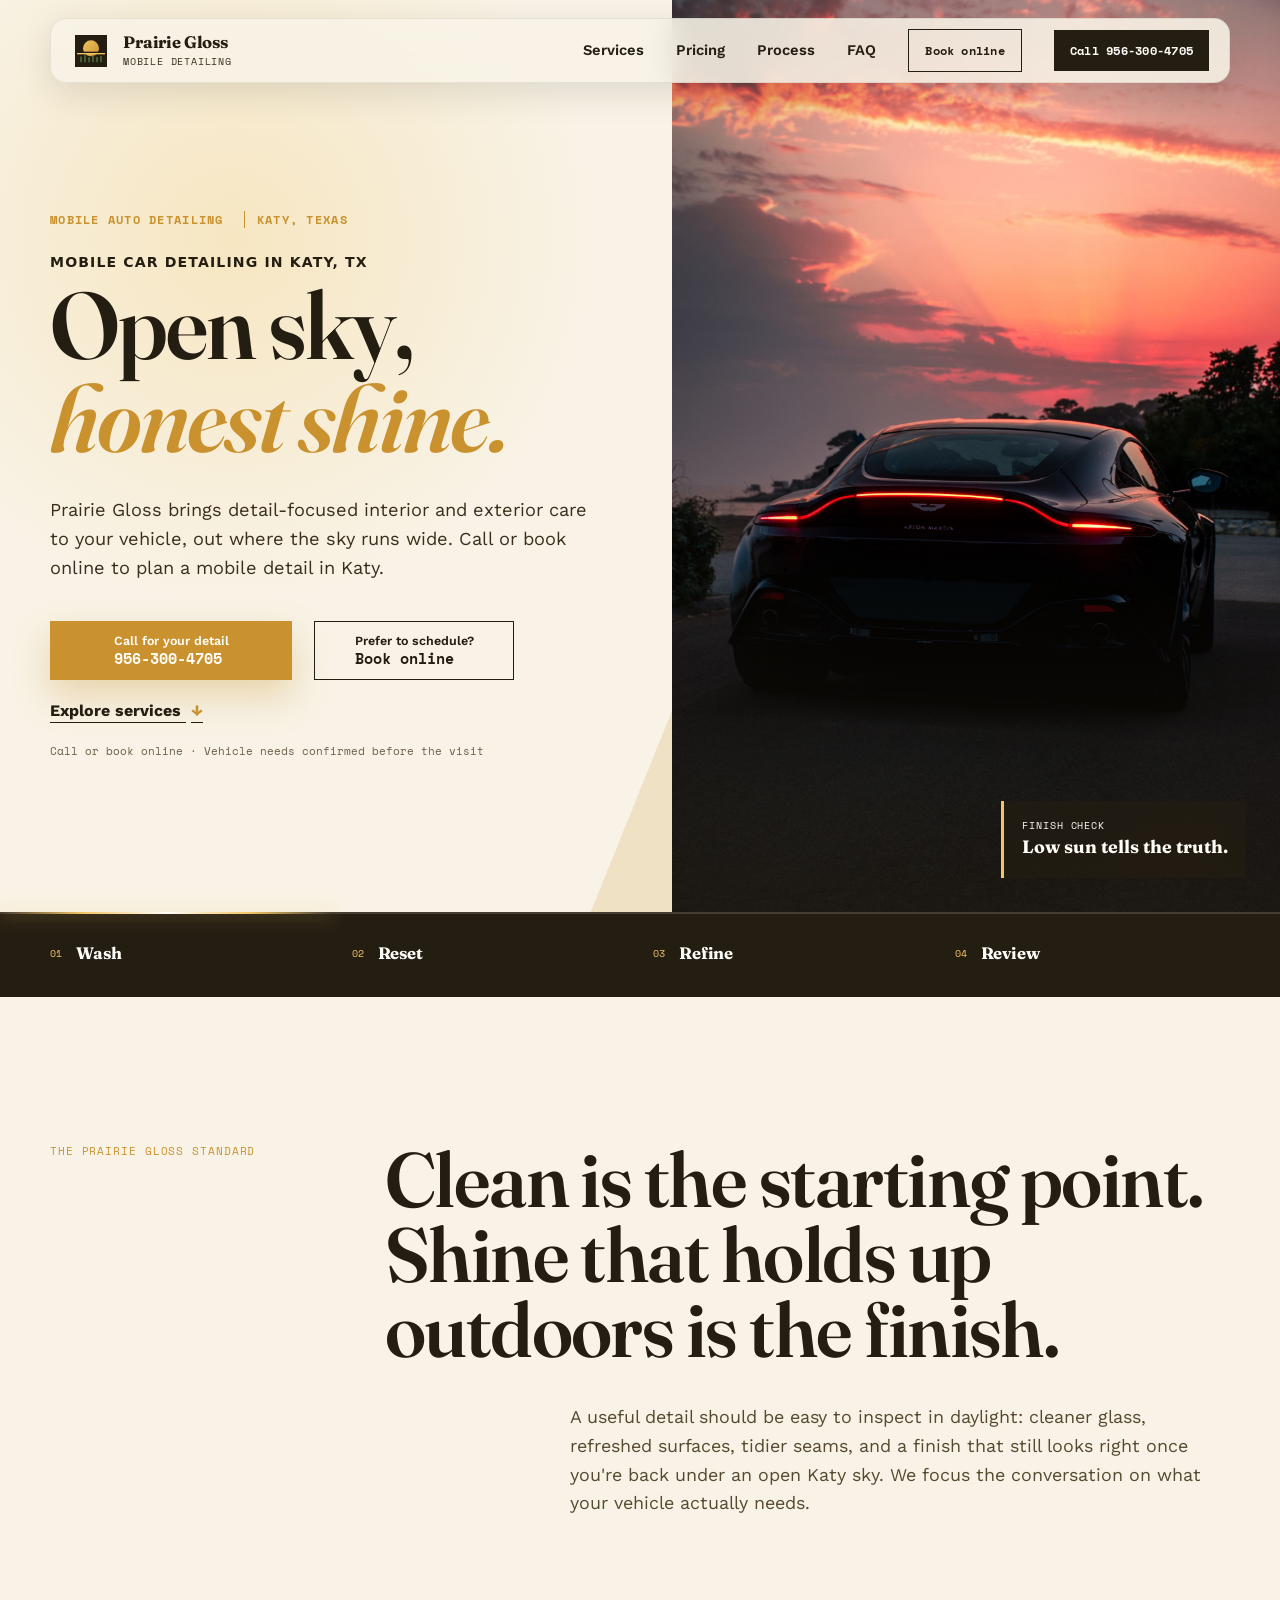
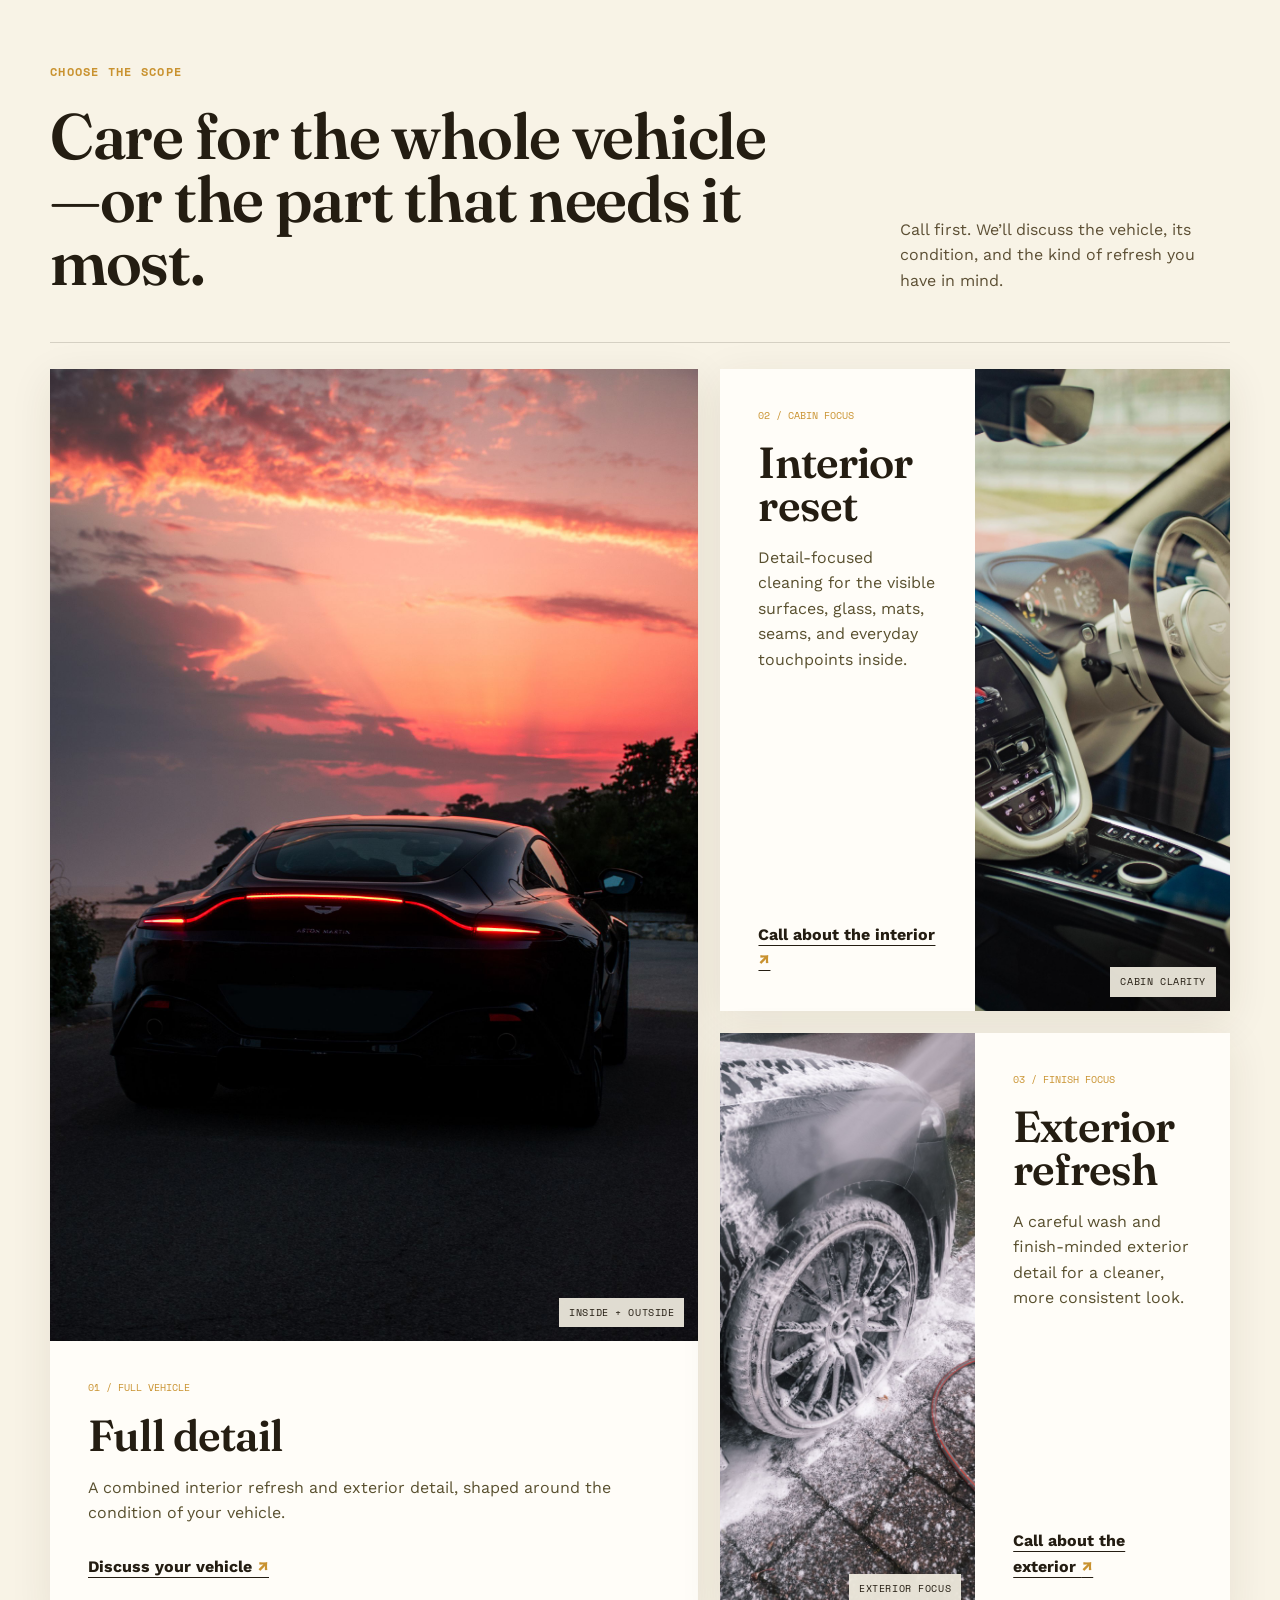
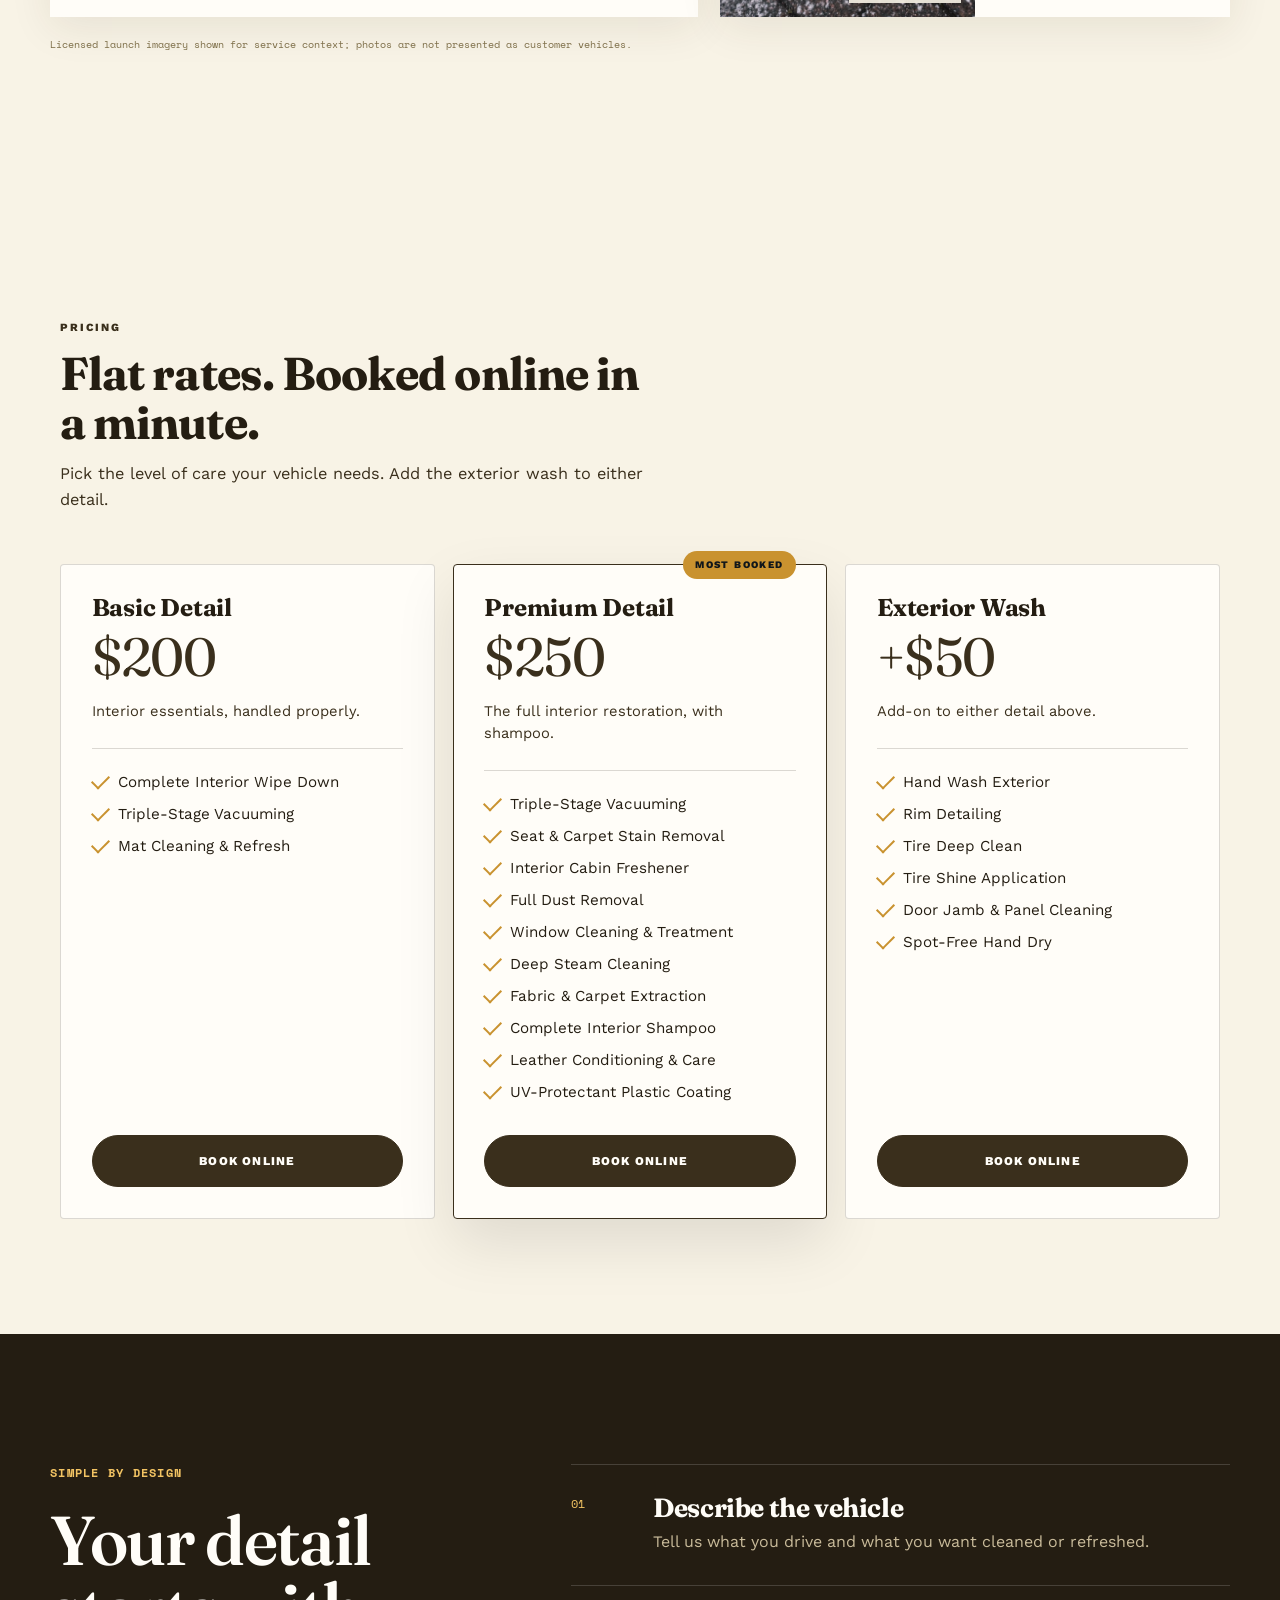
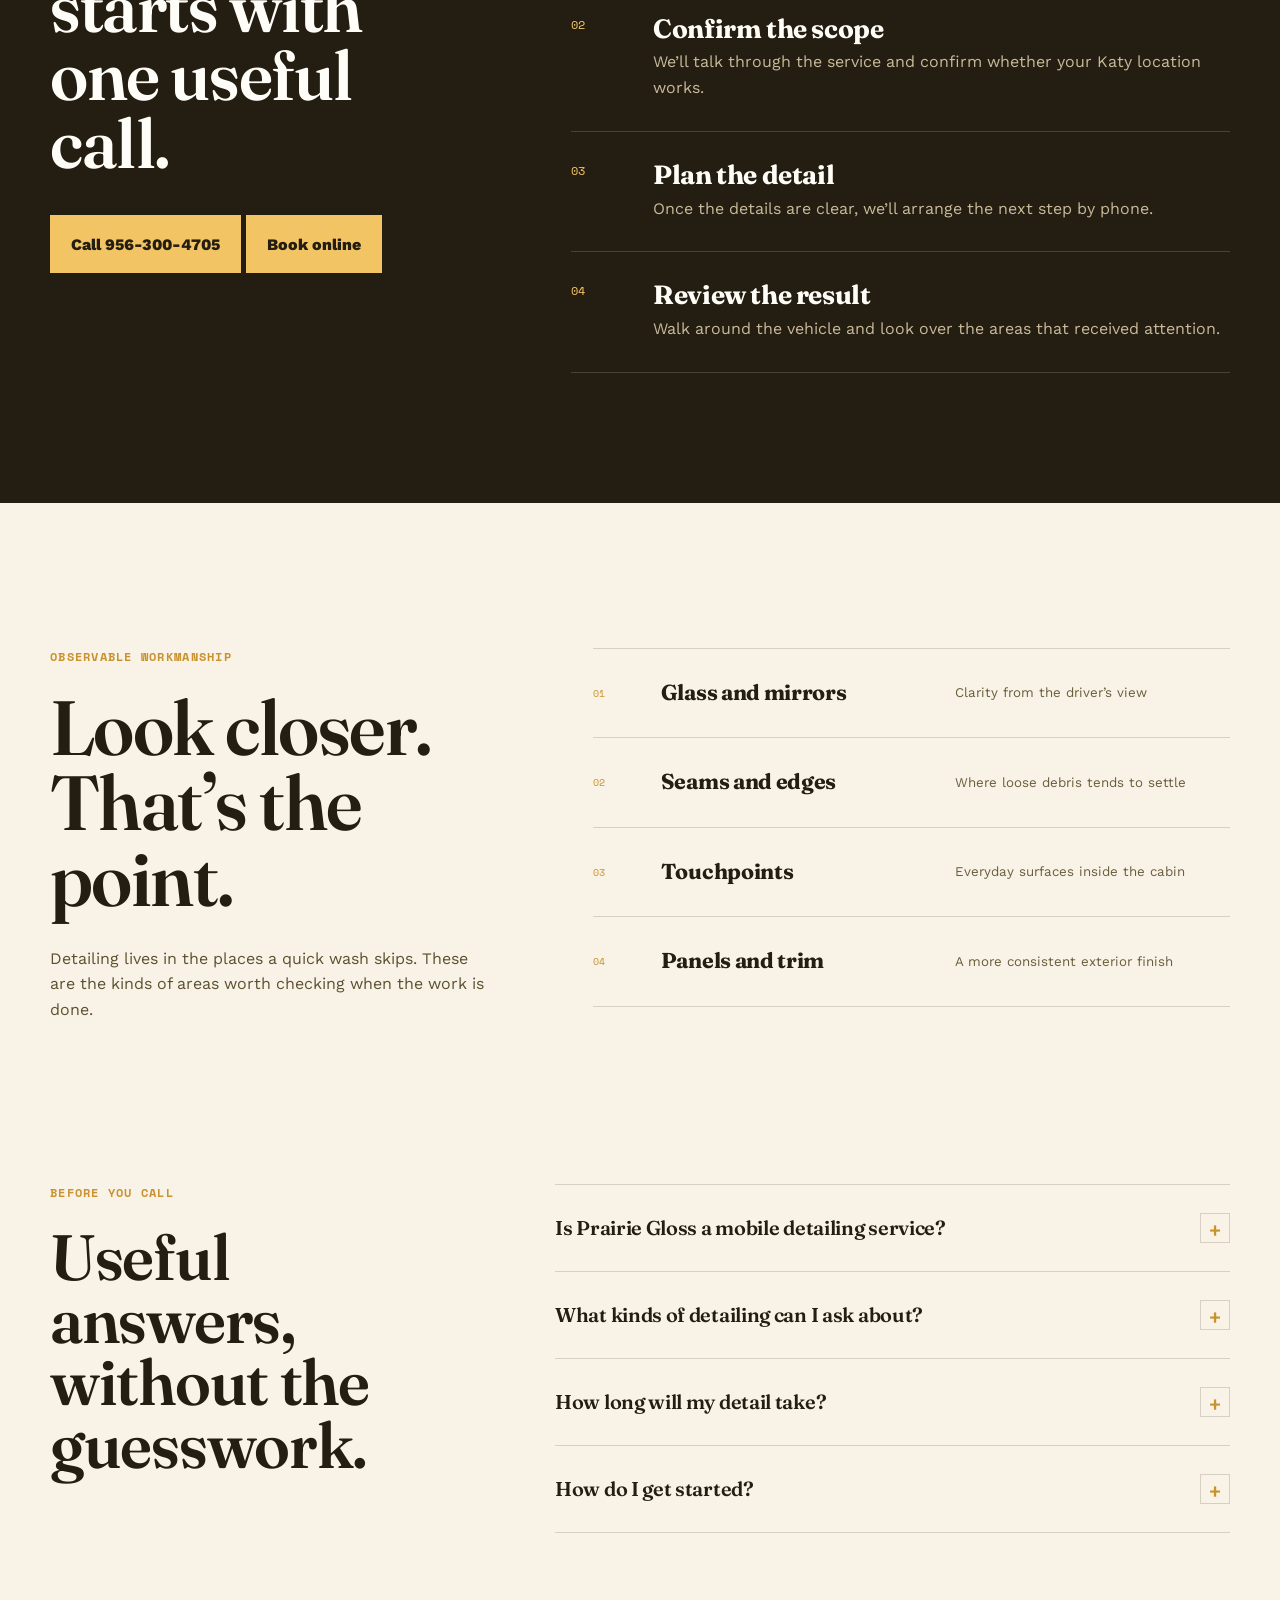
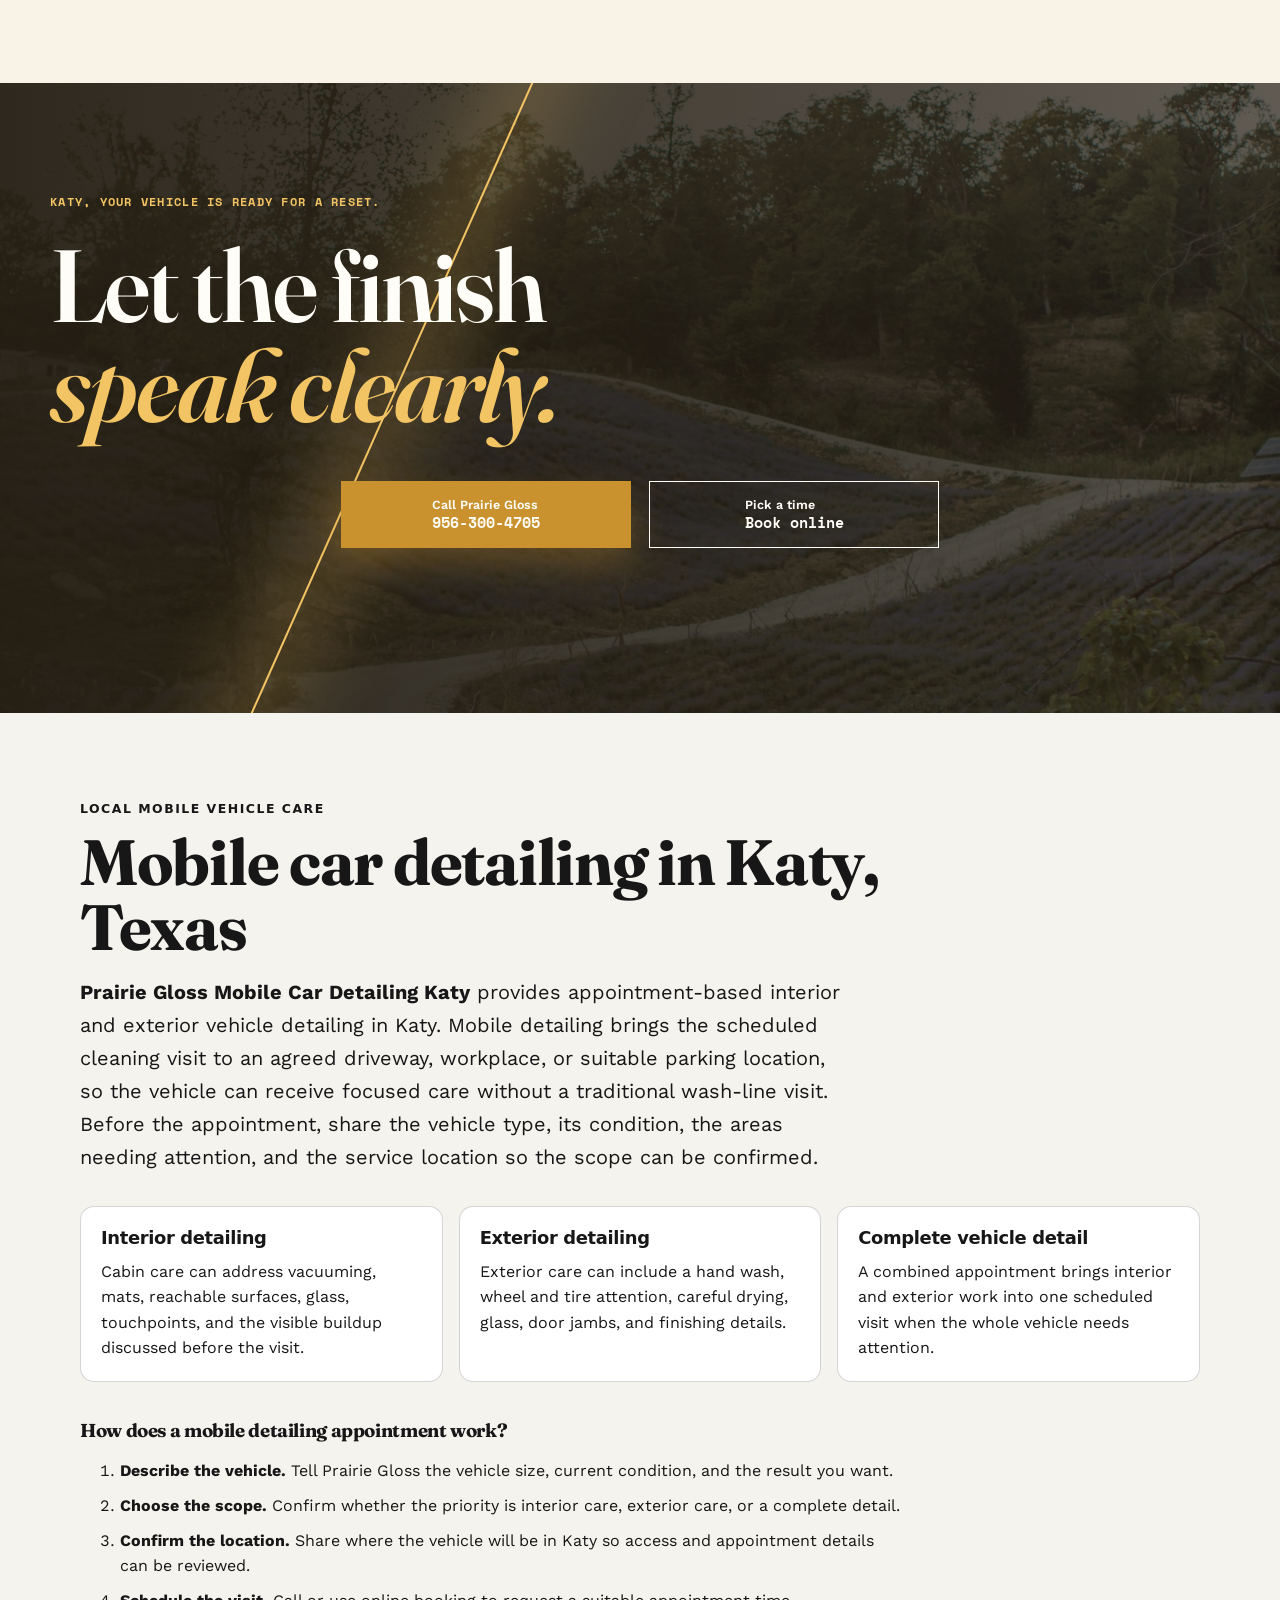
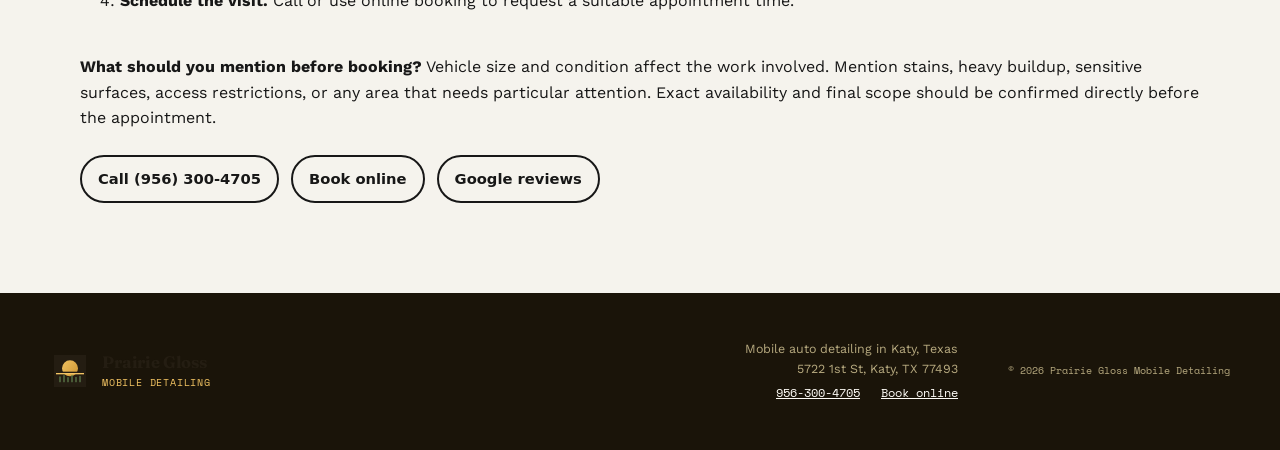
==== commit ebb5e0ae: "Improve local SEO and AI search visibility" ====
--- a/index.html
+++ b/index.html
@@ -3,13 +3,8 @@
   <head>
     <meta charset="UTF-8" />
     <meta name="viewport" content="width=device-width, initial-scale=1" />
-    <title>Prairie Gloss Mobile Detailing | Katy, Texas</title>
-    <meta
-      name="description"
-      content="Prairie Gloss provides mobile auto detailing in Katy, Texas. Call 956-300-4705 or book online for interior, exterior, or full-detail service for your vehicle."
-    />
+    <title>Mobile Car Detailing in Katy, TX | Prairie Gloss</title>
     <meta name="theme-color" content="#241d12" />
-    <meta name="robots" content="index,follow" />
     <script>document.documentElement.classList.add("js");</script>
     <link rel="canonical" href="https://prairiegloss.shop/" />
     <link rel="icon" href="assets/favicon.svg" type="image/svg+xml" />
@@ -19,22 +14,14 @@
       href="https://fonts.googleapis.com/css2?family=Work+Sans:ital,wght@0,400;0,500;0,600;0,700;1,500&family=Fraunces:opsz,wght@9..144,500;9..144,600;9..144,700&family=Space+Mono:wght@400;700&display=swap"
       rel="stylesheet"
     />
-    <meta property="og:type" content="website" />
-    <meta property="og:title" content="Prairie Gloss Mobile Detailing" />
-    <meta
-      property="og:description"
-      content="Open sky, honest shine. Mobile auto detailing in Katy, Texas."
-    />
-    <meta property="og:url" content="https://prairiegloss.shop/" />
-    <meta property="og:image" content="https://prairiegloss.shop/assets/hero-golden.jpg" />
     <link rel="stylesheet" href="styles.css" />
     <script type="application/ld+json">
 {
   "@context": "https://schema.org",
   "@type": "AutoWash",
-  "name": "Prairie Gloss Mobile Detailing",
+  "name": "Prairie Gloss Mobile Car Detailing Katy",
   "url": "https://prairiegloss.shop/",
-  "telephone": "+1-956-300-4705",
+  "telephone": "+1 956-300-4705",
   "address": {
     "@type": "PostalAddress",
     "streetAddress": "5722 1st St",
@@ -96,10 +83,95 @@
         }
       }
     ]
+  },
+  "priceRange": "$200-$250",
+  "@id": "https://prairiegloss.shop/#business",
+  "geo": {
+    "@type": "GeoCoordinates",
+    "latitude": 29.786439962459,
+    "longitude": -95.822478605077
+  },
+  "image": "https://prairiegloss.shop/assets/hero-golden.jpg",
+  "sameAs": [
+    "https://g.page/r/CSXVRn3EcAOqEBM/review"
+  ],
+  "contactPoint": {
+    "@type": "ContactPoint",
+    "telephone": "+1 956-300-4705",
+    "contactType": "customer service",
+    "areaServed": "US-TX",
+    "availableLanguage": "English"
   }
 }
     </script>
-  </head>
+<!-- SEO-GEO:START -->
+  <meta name="description" content="Mobile car detailing in Katy, TX from Prairie Gloss, with interior cleaning, exterior hand washing, and complete details. Call or book online.">
+  <meta name="robots" content="index, follow, max-image-preview:large, max-snippet:-1, max-video-preview:-1">
+  <meta property="og:locale" content="en_US">
+  <meta property="og:type" content="website">
+  <meta property="og:site_name" content="Prairie Gloss">
+  <meta property="og:title" content="Mobile Car Detailing in Katy, TX | Prairie Gloss">
+  <meta property="og:description" content="Mobile car detailing in Katy, TX from Prairie Gloss, with interior cleaning, exterior hand washing, and complete details. Call or book online.">
+  <meta property="og:url" content="https://prairiegloss.shop/">
+  <meta property="og:image" content="https://prairiegloss.shop/assets/hero-golden.jpg">
+  <meta name="twitter:image" content="https://prairiegloss.shop/assets/hero-golden.jpg">
+  <meta name="twitter:card" content="summary_large_image">
+  <meta name="twitter:title" content="Mobile Car Detailing in Katy, TX | Prairie Gloss">
+  <meta name="twitter:description" content="Mobile car detailing in Katy, TX from Prairie Gloss, with interior cleaning, exterior hand washing, and complete details. Call or book online.">
+  <style id="seo-geo-styles">
+    .seo-local-intent { display:block; margin:0 0 .55rem; font:700 clamp(.78rem,1.1vw,.95rem)/1.2 system-ui,sans-serif; letter-spacing:.08em; text-transform:uppercase; }
+    .seo-geo-section { background:#f5f3ed; color:#171717; padding:clamp(3.5rem,7vw,6.5rem) clamp(1.25rem,5vw,5rem); }
+    .seo-geo-inner { width:min(1120px,100%); margin:0 auto; }
+    .seo-geo-kicker { margin:0 0 .75rem; font:700 .78rem/1.2 system-ui,sans-serif; letter-spacing:.12em; text-transform:uppercase; }
+    .seo-geo-section h2 { max-width:22ch; margin:0 0 1rem; color:inherit; font-size:clamp(2rem,5vw,4rem); line-height:1.02; }
+    .seo-geo-answer { max-width:760px; margin:0 0 2rem; font-size:clamp(1.05rem,2vw,1.25rem); line-height:1.65; }
+    .seo-geo-grid { display:grid; grid-template-columns:repeat(3,minmax(0,1fr)); gap:1rem; margin:2rem 0; }
+    .seo-geo-card { border:1px solid rgba(23,23,23,.18); border-radius:14px; padding:1.25rem; background:#fff; }
+    .seo-geo-card h3 { margin:0 0 .6rem; color:inherit; font:700 1.12rem/1.25 system-ui,sans-serif; }
+    .seo-geo-card p { margin:0; line-height:1.6; }
+    .seo-geo-steps { max-width:820px; margin:2.5rem 0; }
+    .seo-geo-steps li { margin:.65rem 0; line-height:1.55; }
+    .seo-geo-actions { display:flex; flex-wrap:wrap; gap:.75rem; margin-top:1.5rem; }
+    .seo-geo-action { display:inline-flex; align-items:center; min-height:48px; padding:.75rem 1rem; border:2px solid currentColor; border-radius:999px; color:inherit; font:700 .92rem/1 system-ui,sans-serif; text-decoration:none; }
+    @media (max-width:760px) { .seo-geo-grid { grid-template-columns:1fr; } }
+  </style>
+<!-- SEO-GEO:END -->
+  <script id="seo-geo-entity-schema" type="application/ld+json">
+{
+  "@context": "https://schema.org",
+  "@graph": [
+    {
+      "@type": "WebSite",
+      "@id": "https://prairiegloss.shop/#website",
+      "url": "https://prairiegloss.shop/",
+      "name": "Prairie Gloss Mobile Car Detailing Katy",
+      "inLanguage": "en-US",
+      "publisher": {
+        "@id": "https://prairiegloss.shop/#business"
+      }
+    },
+    {
+      "@type": "Service",
+      "@id": "https://prairiegloss.shop/#mobile-car-detailing",
+      "name": "Mobile Car Detailing in Katy, Texas",
+      "serviceType": "Mobile car detailing",
+      "provider": {
+        "@id": "https://prairiegloss.shop/#business"
+      },
+      "areaServed": {
+        "@type": "City",
+        "name": "Katy",
+        "containedInPlace": {
+          "@type": "State",
+          "name": "Texas"
+        }
+      },
+      "url": "https://prairiegloss.shop/#services"
+    }
+  ]
+}
+  </script>
+</head>
   <body>
     <a class="skip-link" href="#main">Skip to content</a>
 
@@ -132,7 +204,7 @@
       <section class="hero" id="top">
         <div class="hero-copy">
           <p class="eyebrow">Mobile auto detailing <span>Katy, Texas</span></p>
-          <h1>Open sky,<br /><em>honest shine.</em></h1>
+          <h1><span class="seo-local-intent" data-seo-local-intent>Mobile Car Detailing in Katy, TX</span>Open sky,<br /><em>honest shine.</em></h1>
           <p class="hero-lede">
             Prairie Gloss brings detail-focused interior and exterior care to your vehicle, out where the sky runs
             wide. Call or book online to plan a mobile detail in Katy.
@@ -380,7 +452,48 @@
           </div>
         </div>
       </section>
-    </main>
+    <!-- SEO-GEO-LOCAL:START -->
+    <section class="seo-geo-section" id="local-detailing" aria-labelledby="local-detailing-title">
+      <div class="seo-geo-inner">
+        <p class="seo-geo-kicker">Local mobile vehicle care</p>
+        <h2 id="local-detailing-title">Mobile car detailing in Katy, Texas</h2>
+        <p class="seo-geo-answer"><strong>Prairie Gloss Mobile Car Detailing Katy</strong> provides appointment-based interior and exterior vehicle detailing in Katy. Mobile detailing brings the scheduled cleaning visit to an agreed driveway, workplace, or suitable parking location, so the vehicle can receive focused care without a traditional wash-line visit. Before the appointment, share the vehicle type, its condition, the areas needing attention, and the service location so the scope can be confirmed.</p>
+
+        <div class="seo-geo-grid" aria-label="Available detailing options">
+          <article class="seo-geo-card">
+            <h3>Interior detailing</h3>
+            <p>Cabin care can address vacuuming, mats, reachable surfaces, glass, touchpoints, and the visible buildup discussed before the visit.</p>
+          </article>
+          <article class="seo-geo-card">
+            <h3>Exterior detailing</h3>
+            <p>Exterior care can include a hand wash, wheel and tire attention, careful drying, glass, door jambs, and finishing details.</p>
+          </article>
+          <article class="seo-geo-card">
+            <h3>Complete vehicle detail</h3>
+            <p>A combined appointment brings interior and exterior work into one scheduled visit when the whole vehicle needs attention.</p>
+          </article>
+        </div>
+
+        <div class="seo-geo-steps">
+          <h3>How does a mobile detailing appointment work?</h3>
+          <ol>
+            <li><strong>Describe the vehicle.</strong> Tell Prairie Gloss the vehicle size, current condition, and the result you want.</li>
+            <li><strong>Choose the scope.</strong> Confirm whether the priority is interior care, exterior care, or a complete detail.</li>
+            <li><strong>Confirm the location.</strong> Share where the vehicle will be in Katy so access and appointment details can be reviewed.</li>
+            <li><strong>Schedule the visit.</strong> Call or use online booking to request a suitable appointment time.</li>
+          </ol>
+        </div>
+
+        <p><strong>What should you mention before booking?</strong> Vehicle size and condition affect the work involved. Mention stains, heavy buildup, sensitive surfaces, access restrictions, or any area that needs particular attention. Exact availability and final scope should be confirmed directly before the appointment.</p>
+        <div class="seo-geo-actions">
+          <a class="seo-geo-action" href="tel:+19563004705">Call (956) 300-4705</a>
+          <a class="seo-geo-action" href="https://cal.com/sumitdatta/auto-detail-service" target="_blank" rel="noopener">Book online</a>
+          <a class="seo-geo-action" href="https://g.page/r/CSXVRn3EcAOqEBM/review" target="_blank" rel="noopener">Google reviews</a>
+        </div>
+      </div>
+    </section>
+<!-- SEO-GEO-LOCAL:END -->
+  </main>
 
     <footer class="site-footer">
       <a class="brand footer-brand" href="#top" aria-label="Prairie Gloss home">
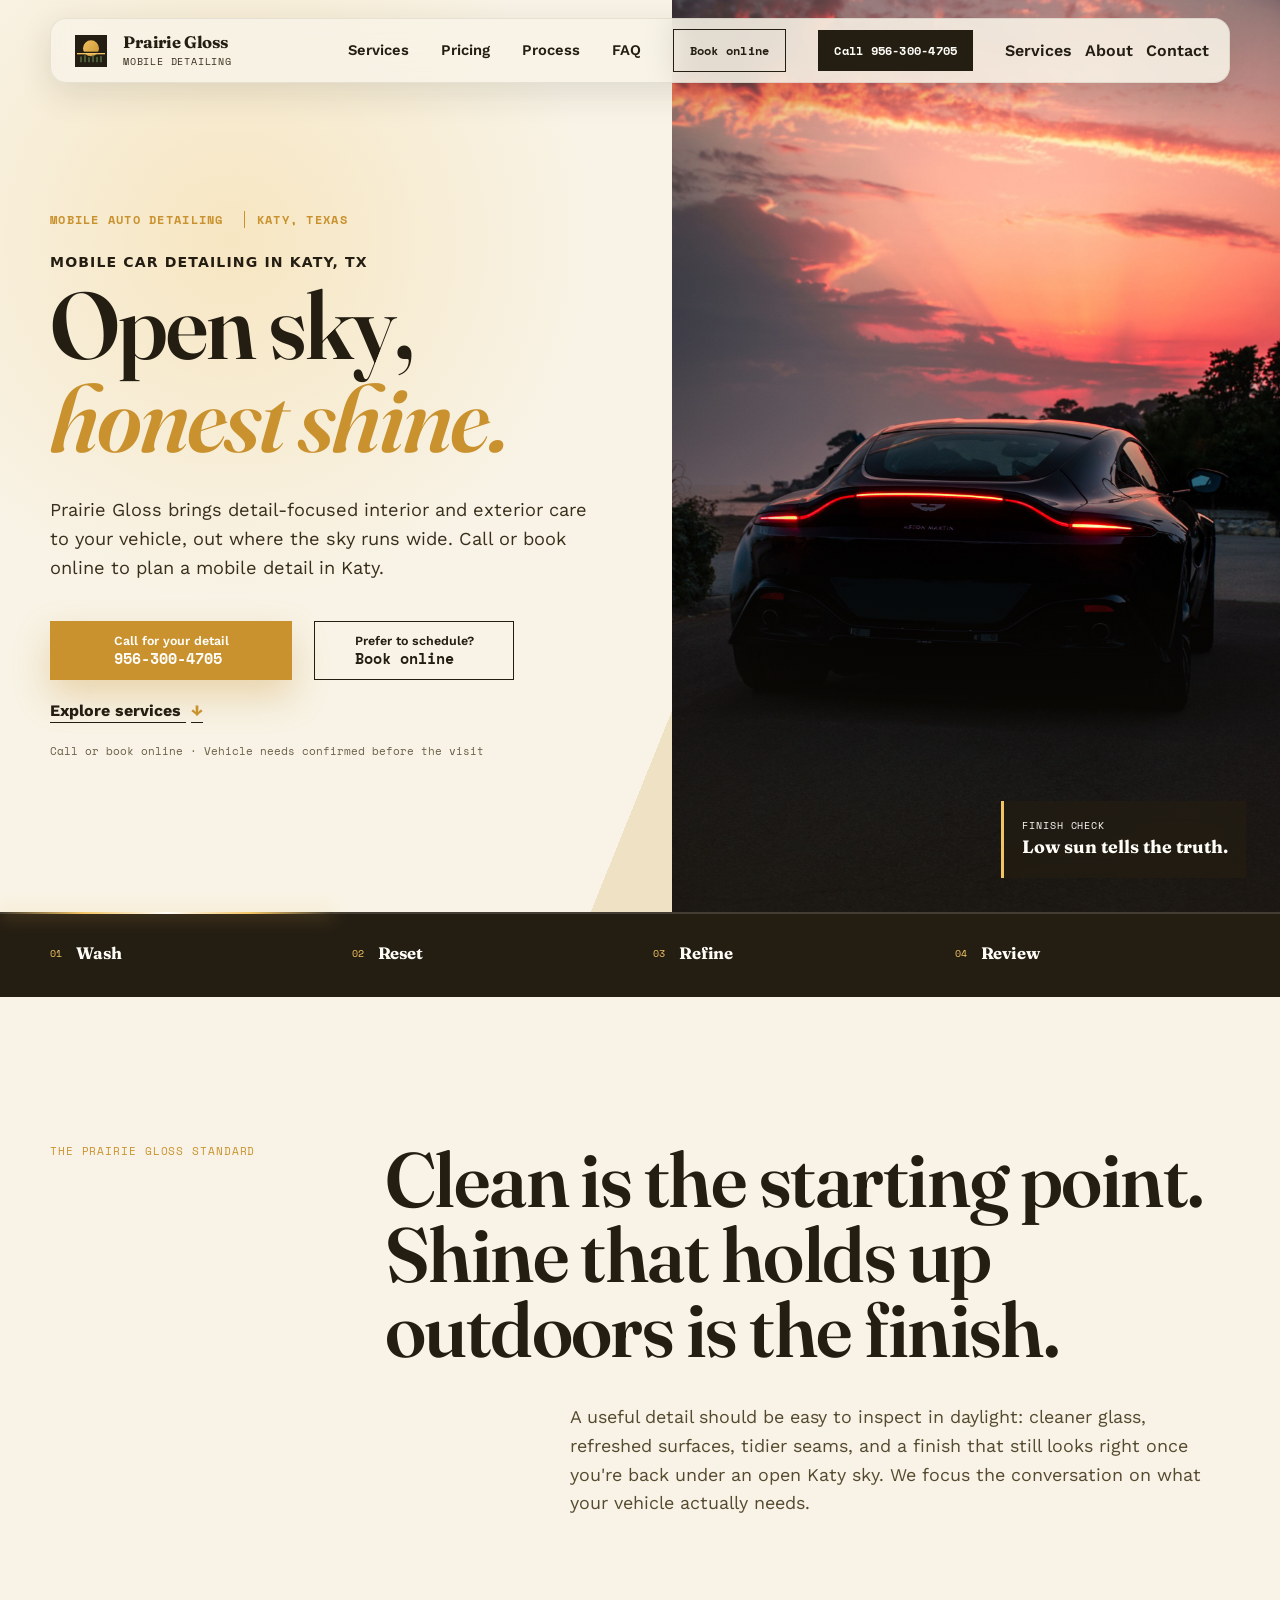
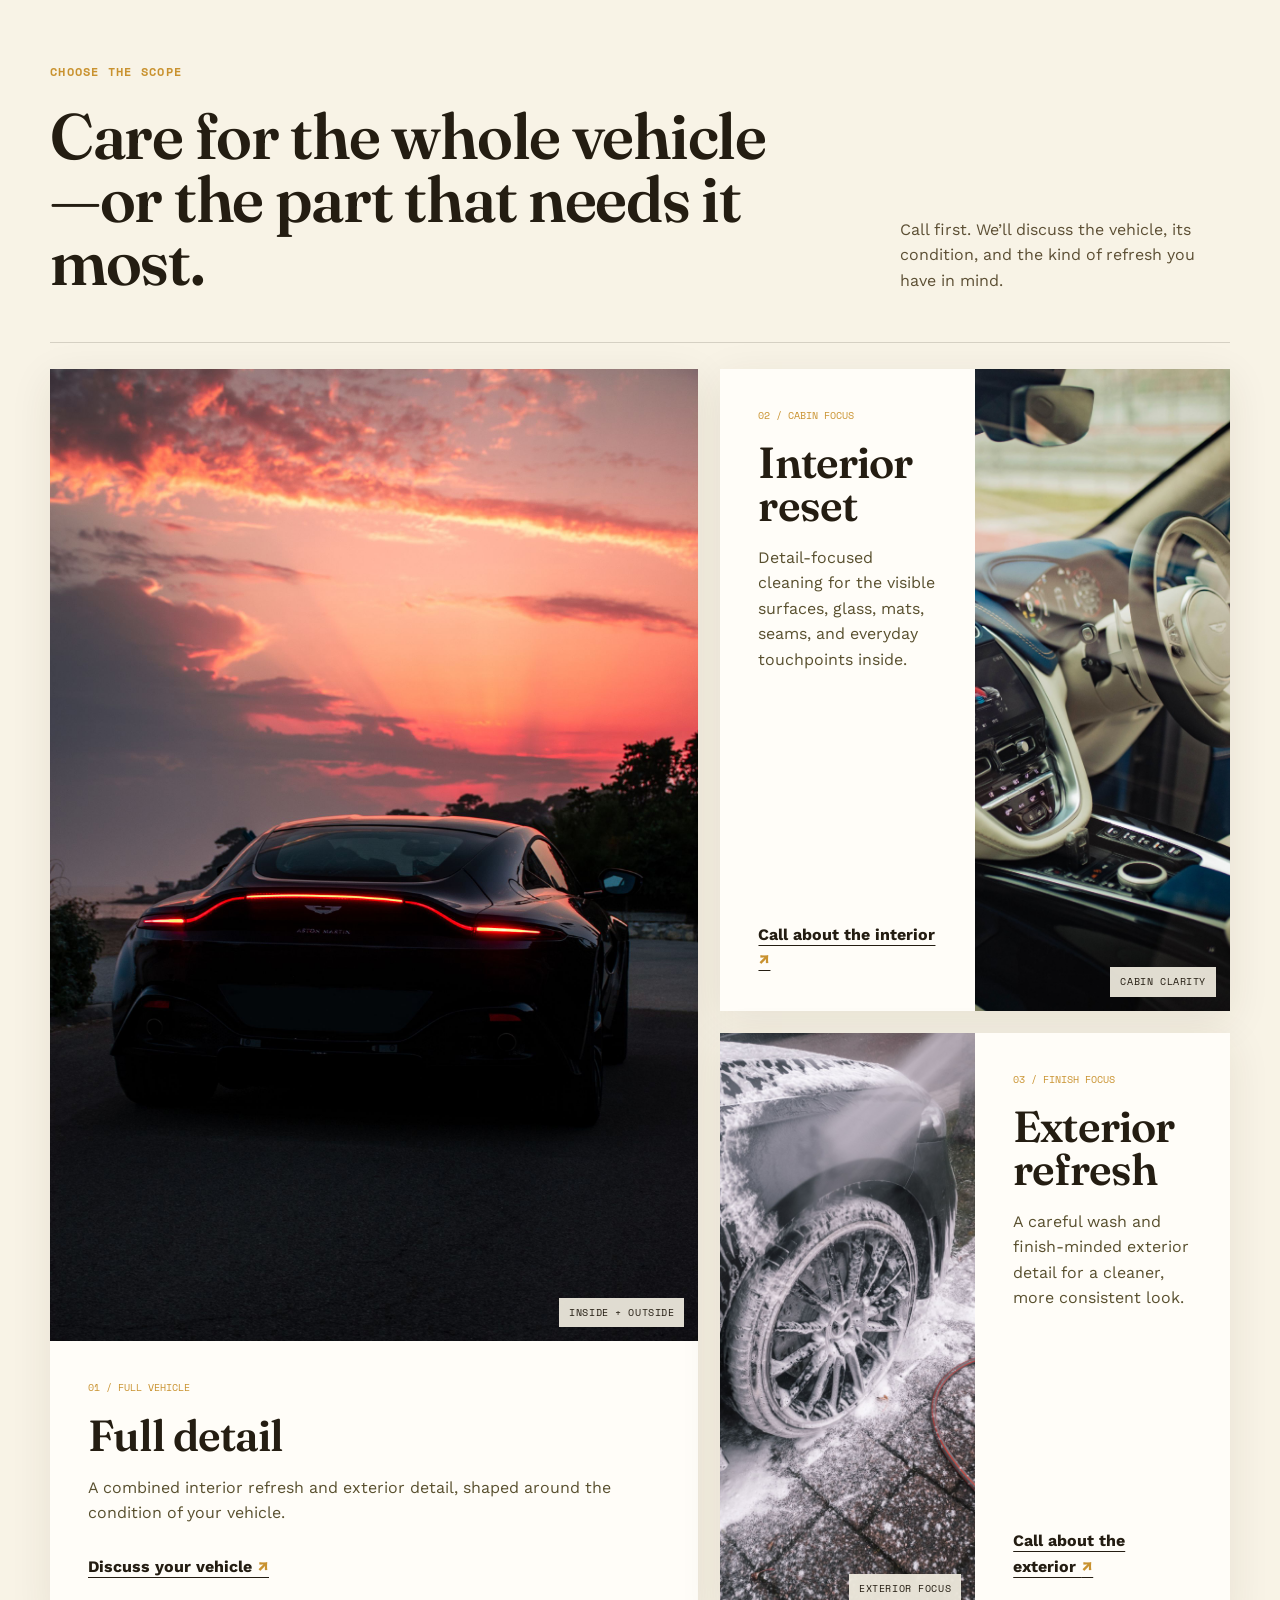
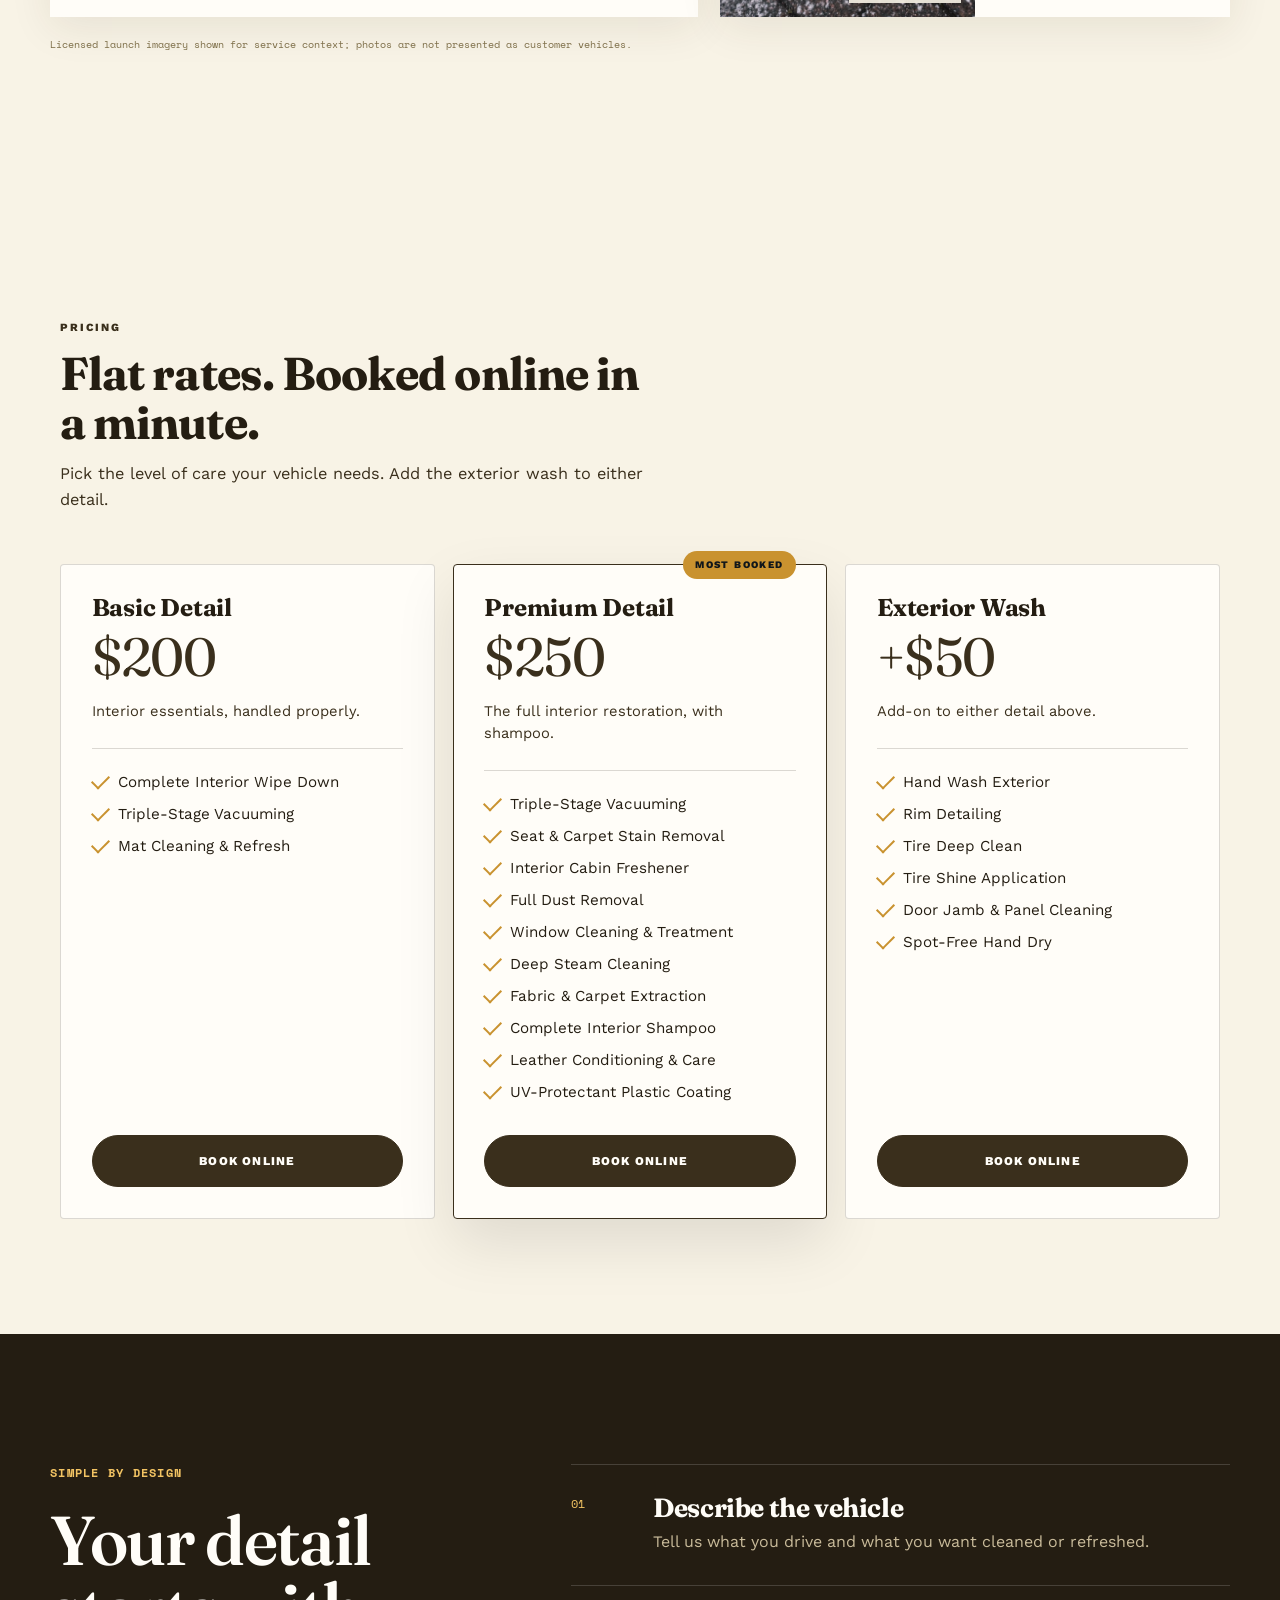
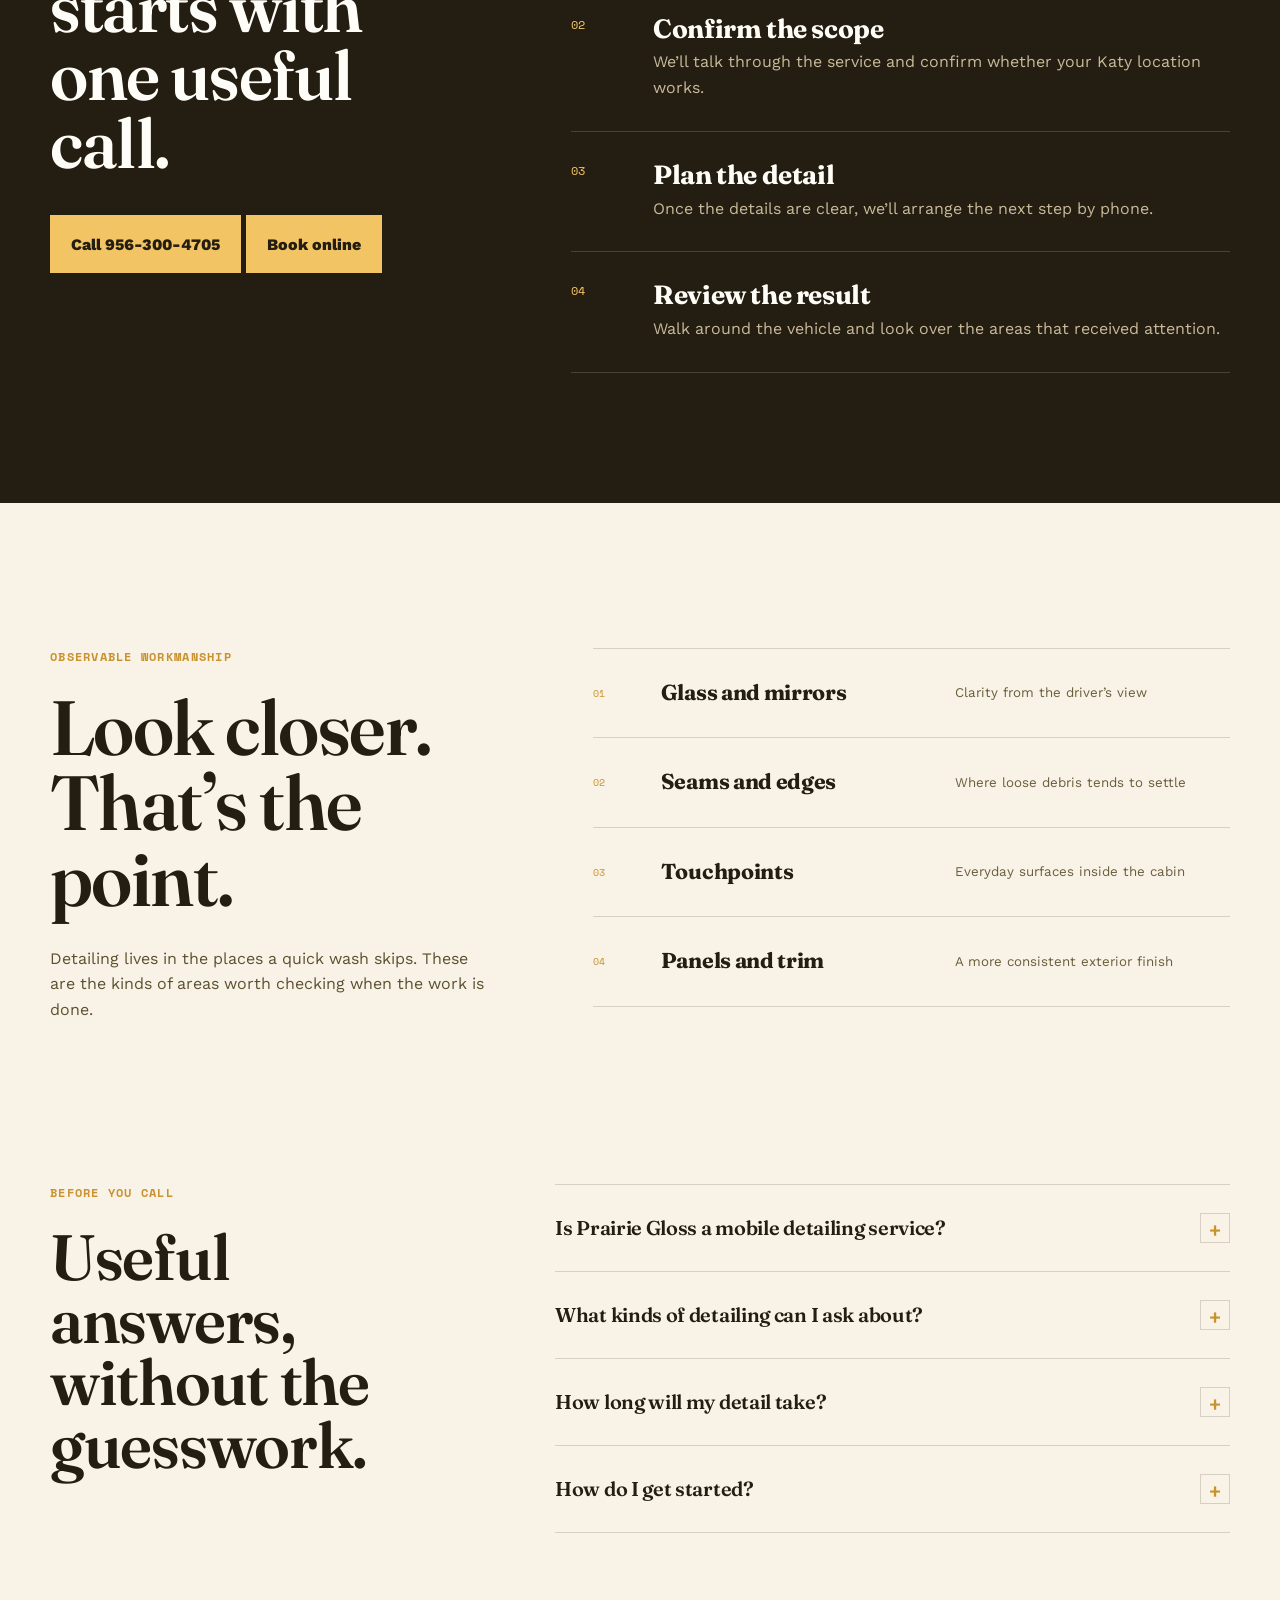
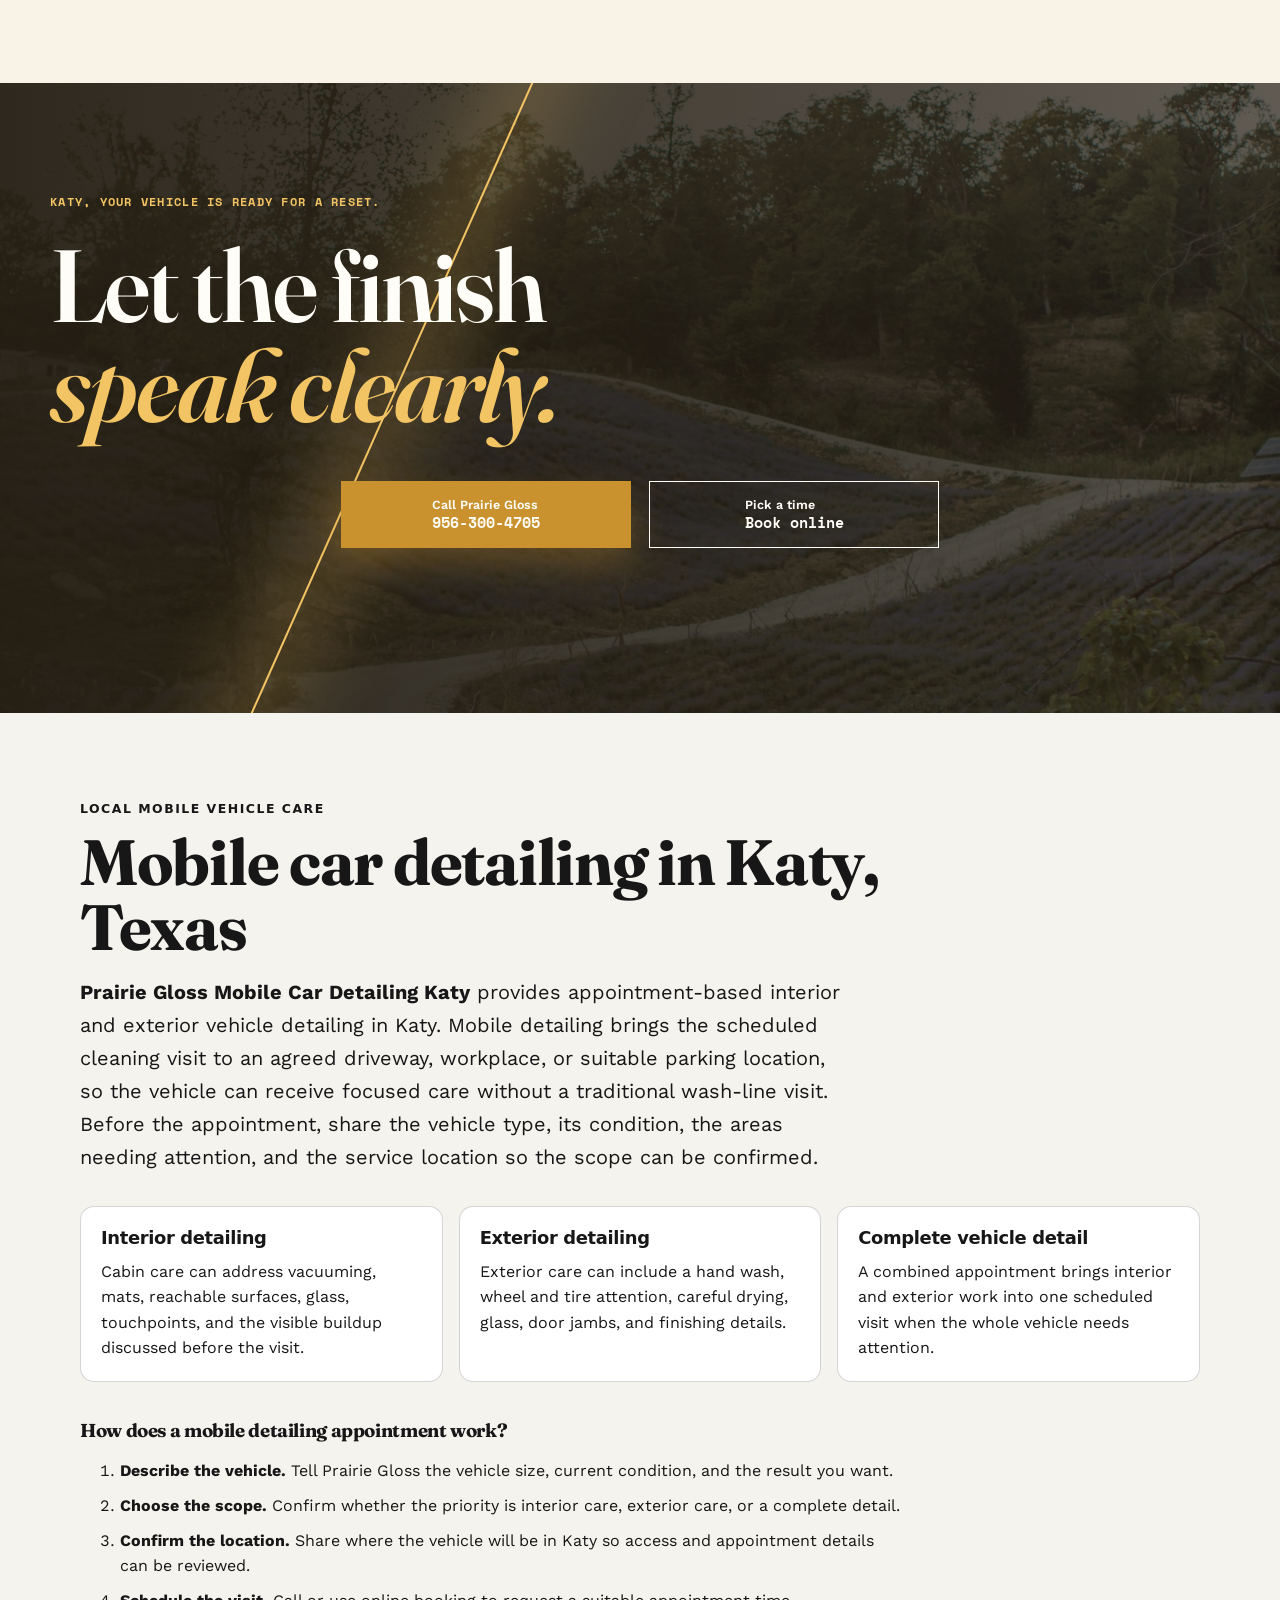
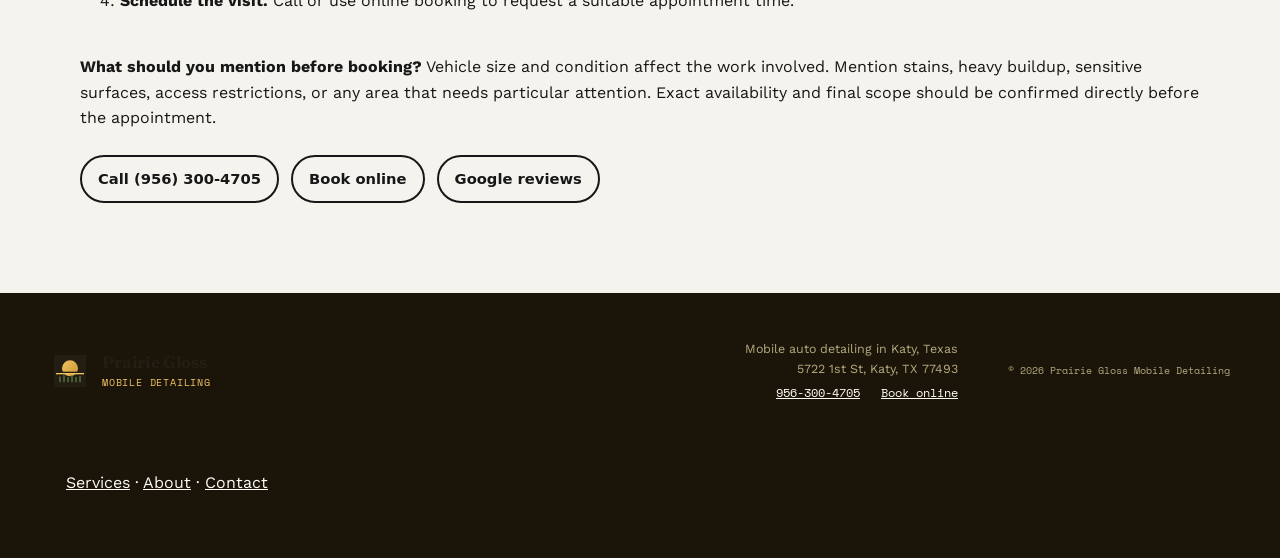
==== commit dc54f625: "feat: add service SEO pages" ====
--- a/index.html
+++ b/index.html
@@ -171,7 +171,7 @@
   ]
 }
   </script>
-</head>
+<style id="SEO-NEXT-NAV-CSS">.seo-next-nav{display:flex;gap:.8rem;flex-wrap:wrap}.seo-next-footer-nav{padding:1rem}.seo-next-footer-nav a{color:inherit}</style></head>
   <body>
     <a class="skip-link" href="#main">Skip to content</a>
 
@@ -197,7 +197,7 @@
         <a href="#faq">FAQ</a>
         <a class="nav-book" href="https://cal.com/sumitdatta/auto-detail-service">Book online</a>
         <a class="nav-call" href="tel:+19563004705">Call 956-300-4705</a>
-      </nav>
+      <!-- SEO-NEXT-NAV:START --><div class="seo-next-nav" aria-label="Expanded site pages"><a href="/services/">Services</a><a href="/about/">About</a><a href="/contact/">Contact</a></div><!-- SEO-NEXT-NAV:END --></nav>
     </header>
 
     <main id="main">
@@ -507,7 +507,7 @@
         <a href="https://cal.com/sumitdatta/auto-detail-service">Book online</a>
       </div>
       <p class="copyright">© <span data-year></span> Prairie Gloss Mobile Detailing</p>
-    </footer>
+    <!-- SEO-NEXT-NAV:START --><nav class="seo-next-footer-nav" aria-label="Expanded footer navigation"><a href="/services/">Services</a> · <a href="/about/">About</a> · <a href="/contact/">Contact</a></nav><!-- SEO-NEXT-NAV:END --></footer>
 
     <div class="mobile-bar">
       <a class="mobile-call" href="tel:+19563004705">
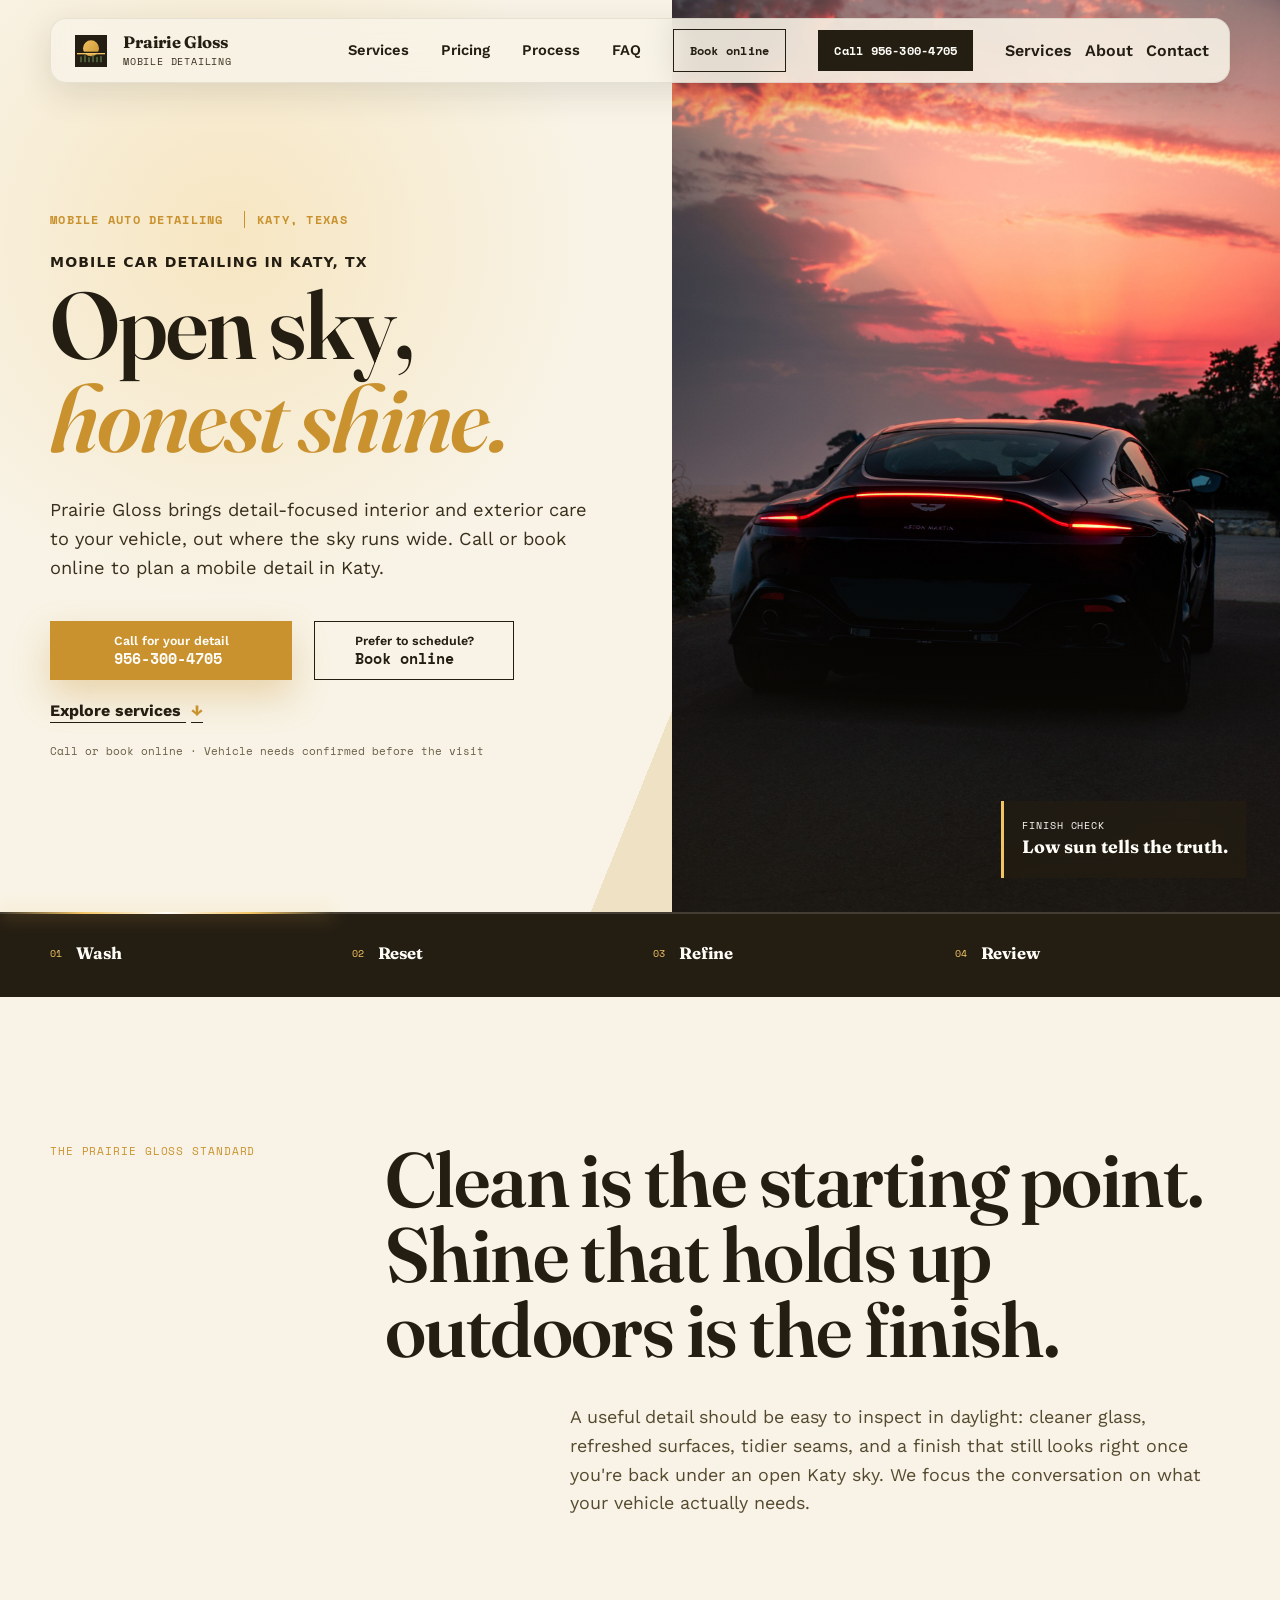
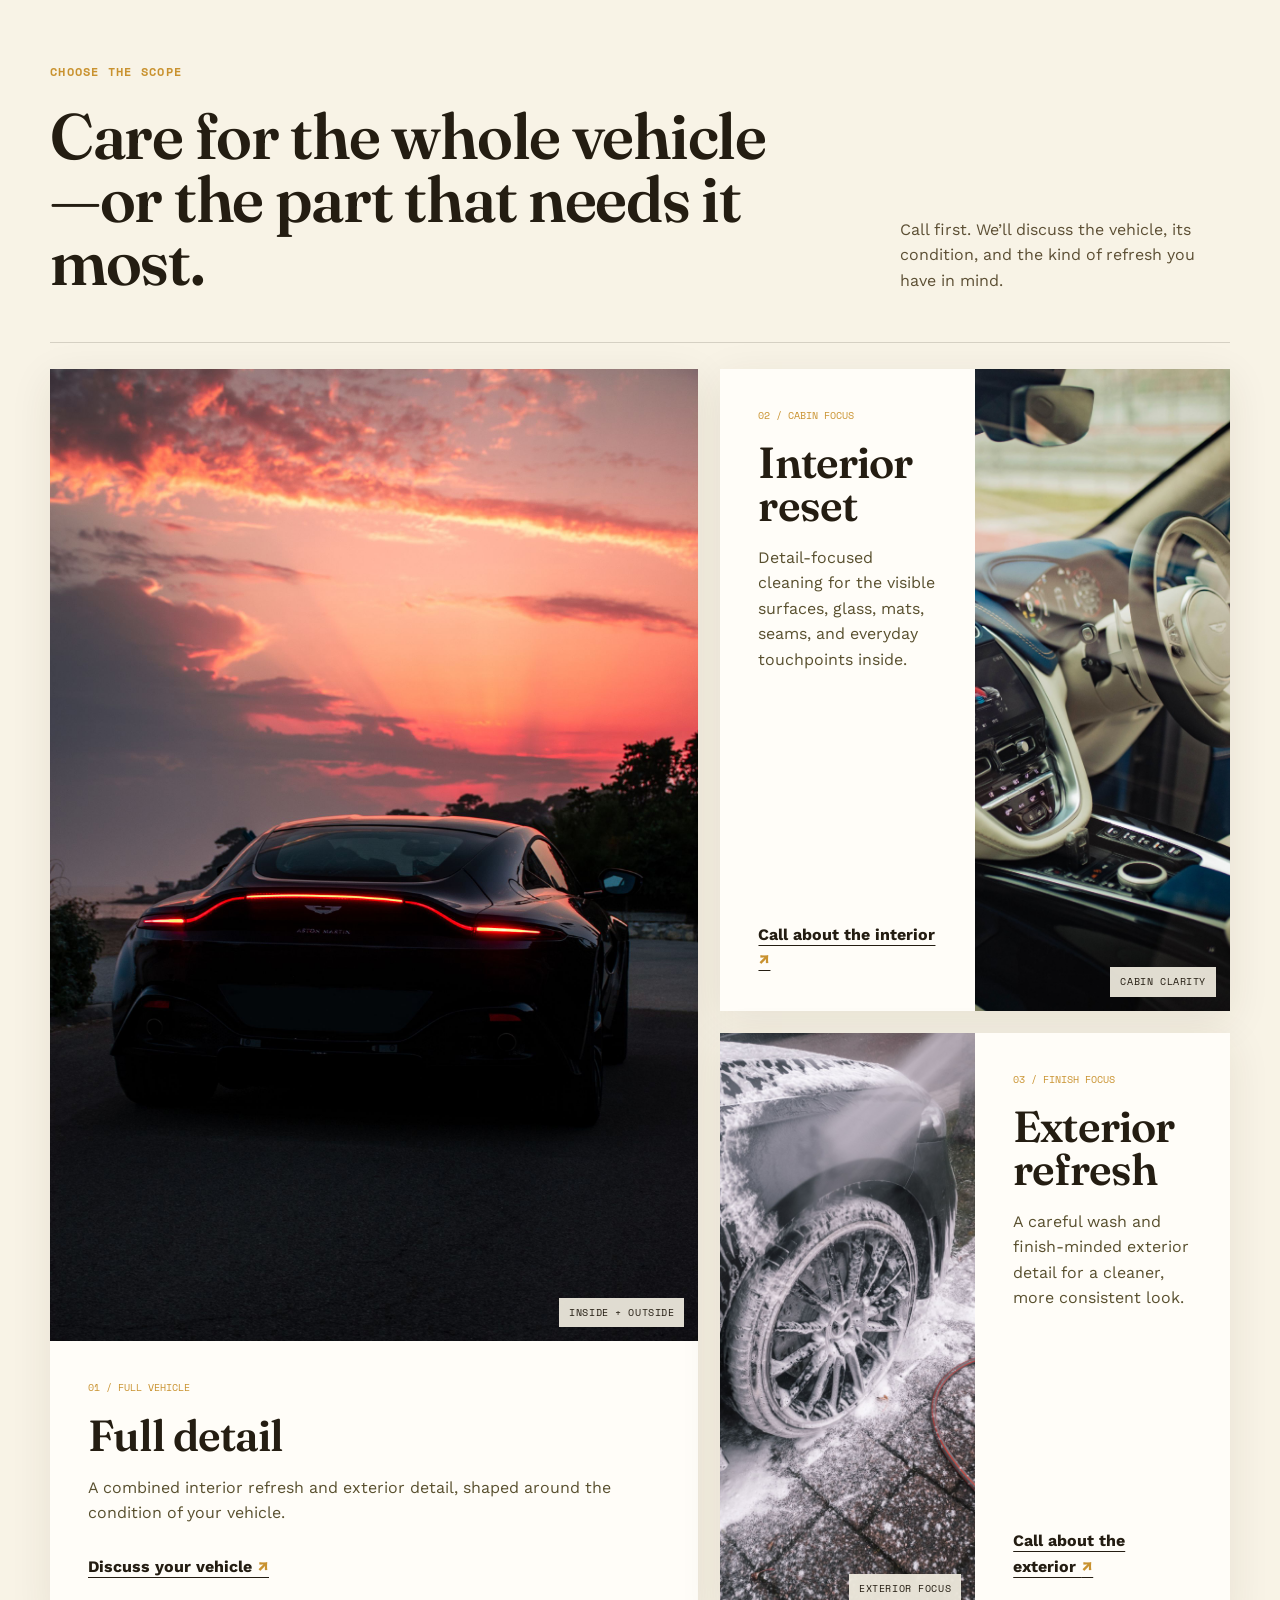
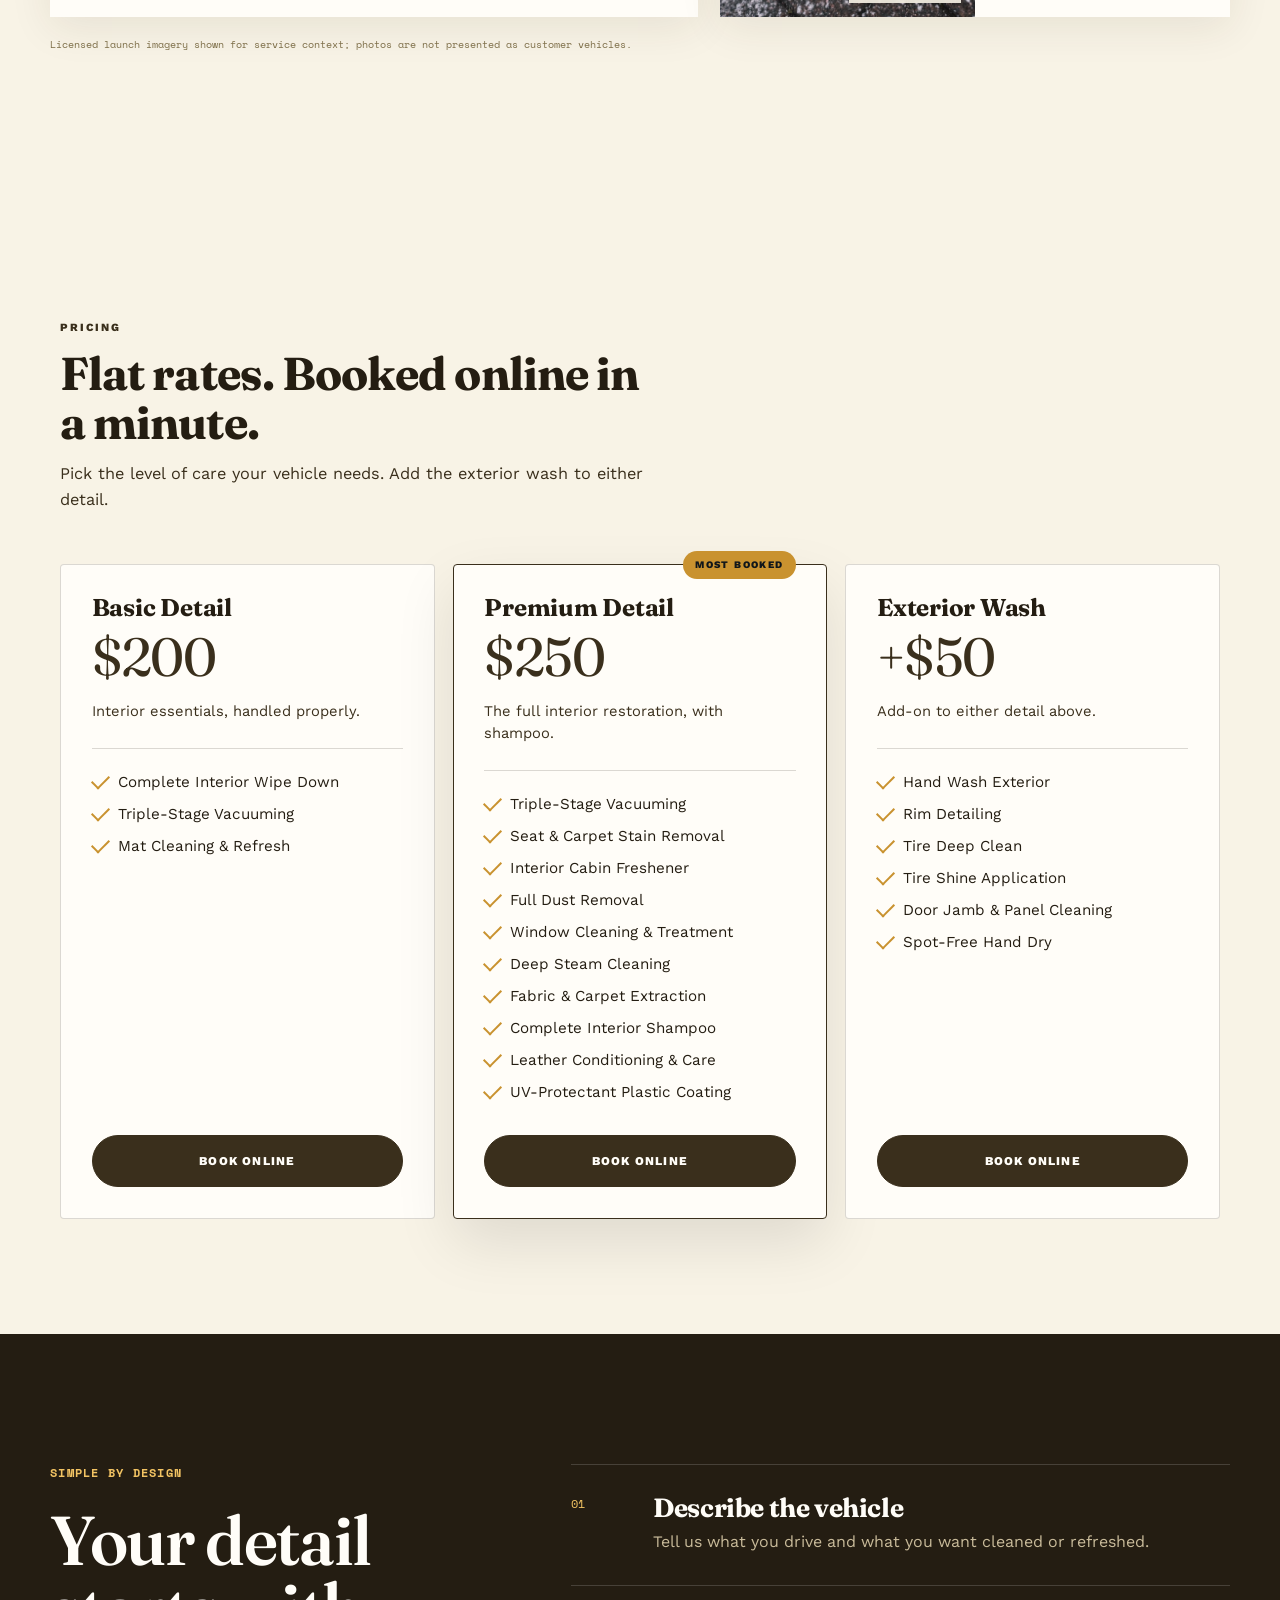
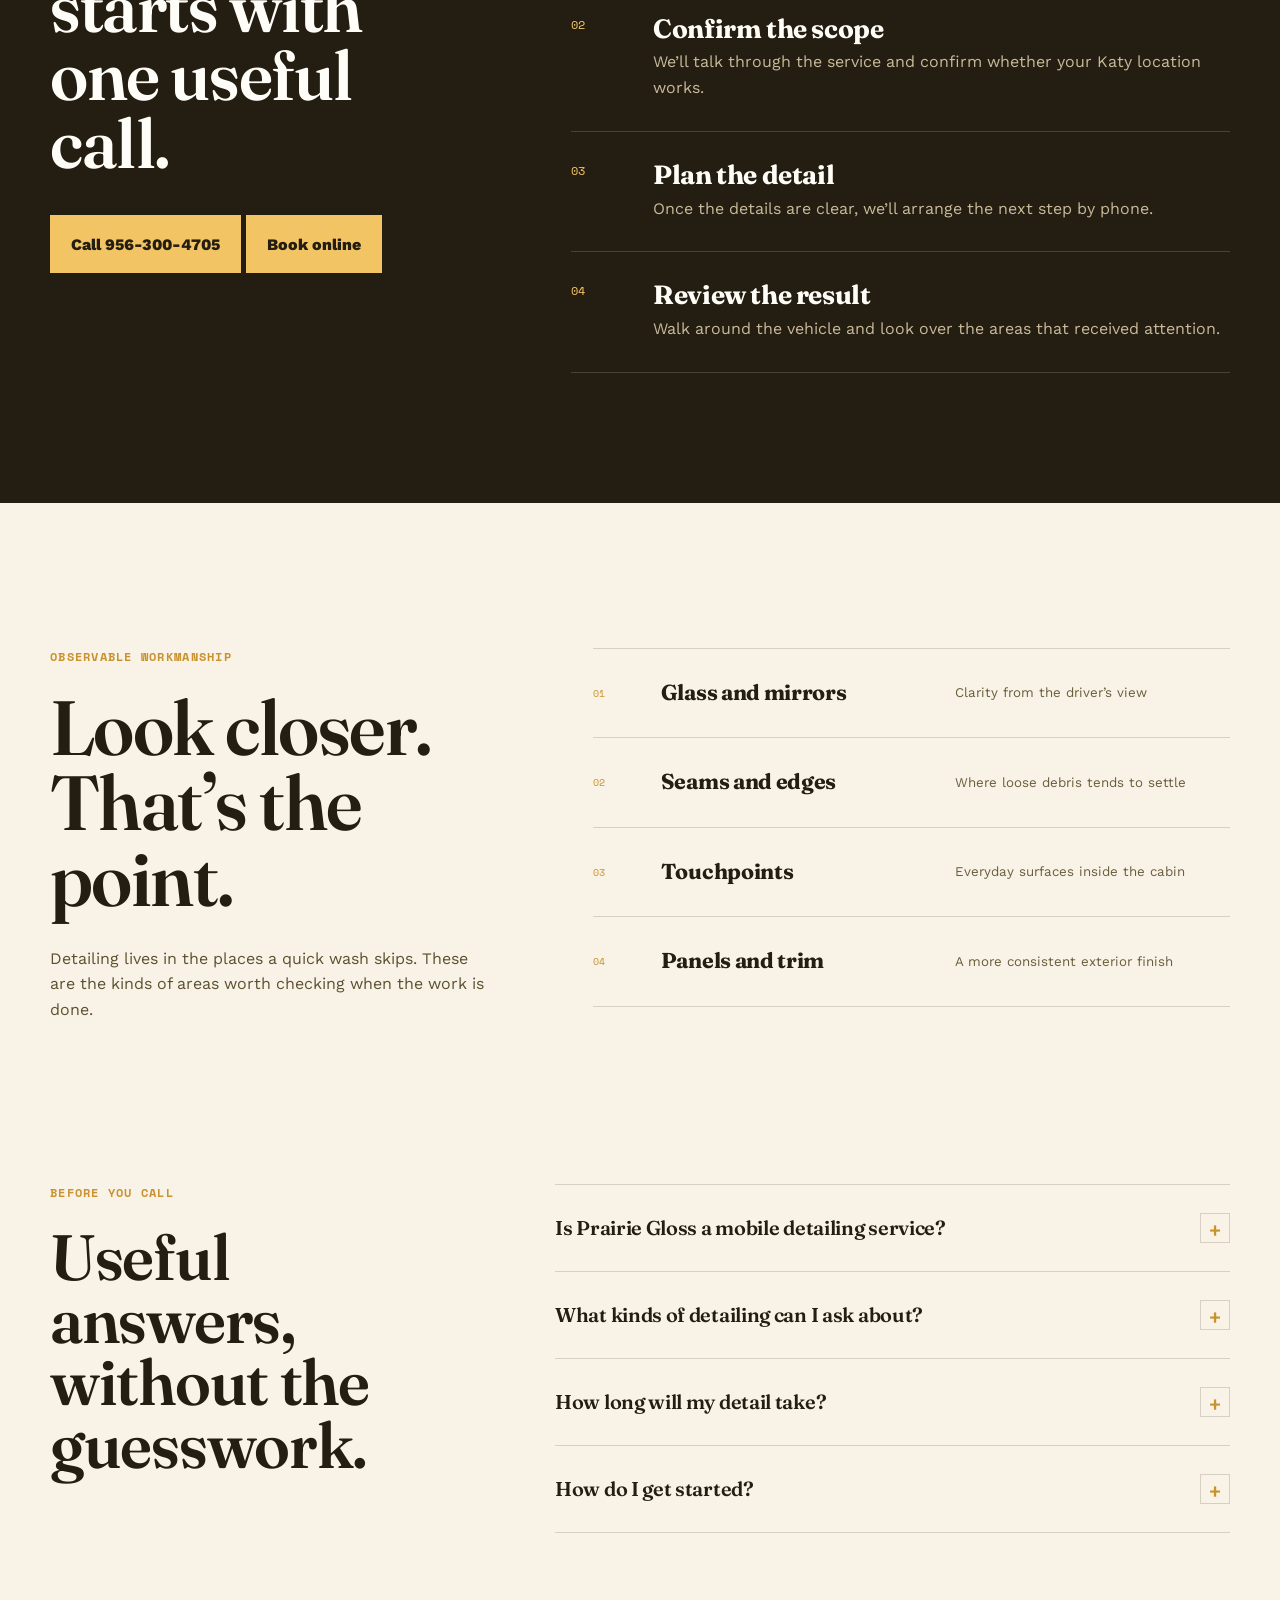
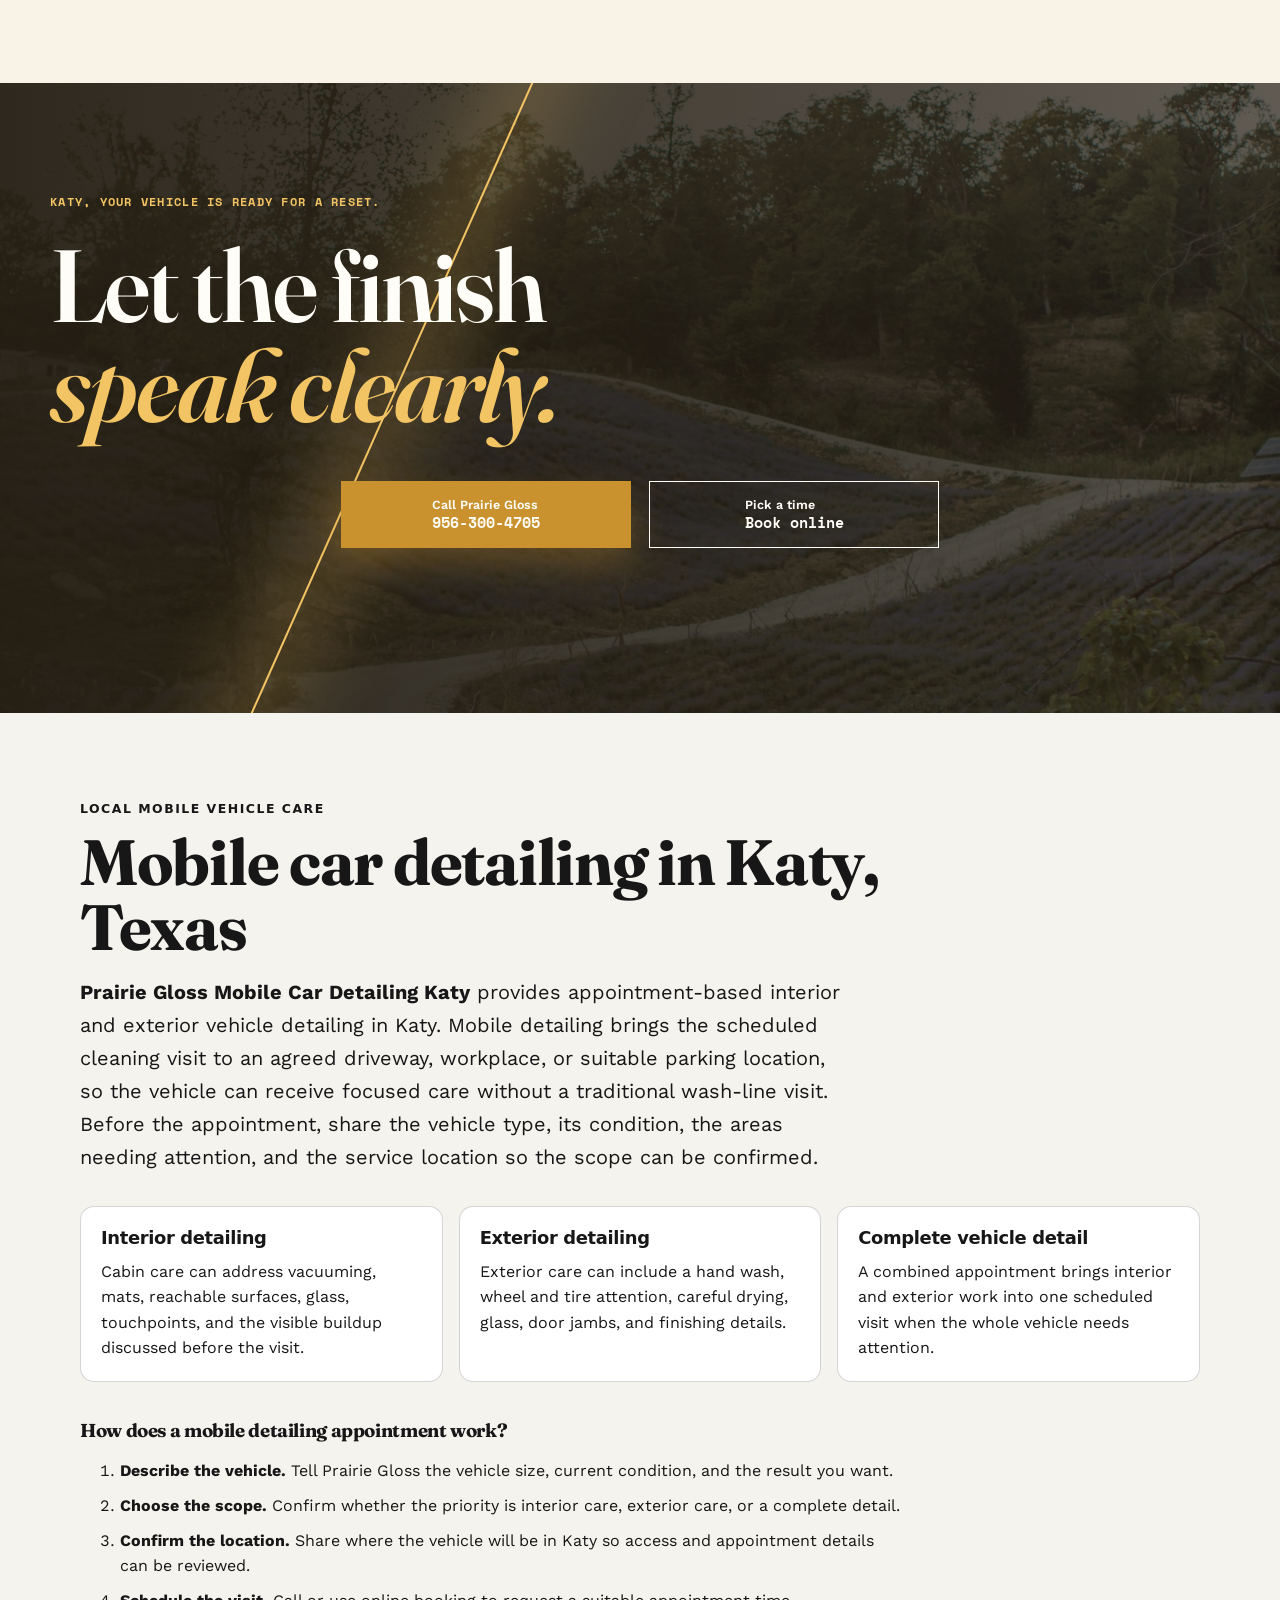
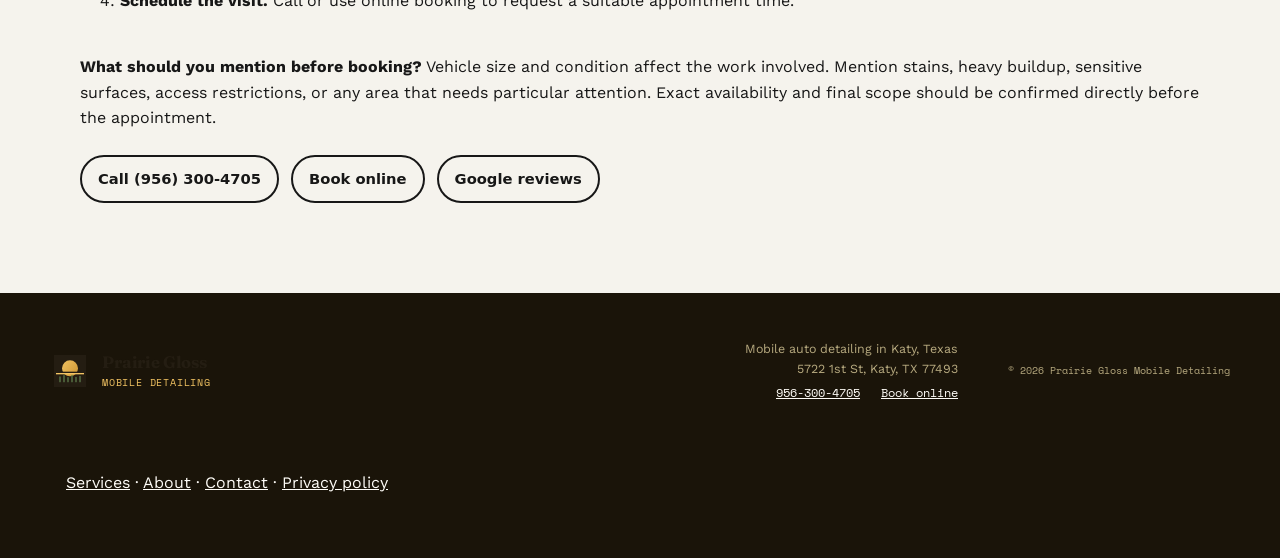
==== commit 9c819467: "fix: add missing privacy policy page" ====
--- a/index.html
+++ b/index.html
@@ -507,7 +507,7 @@
         <a href="https://cal.com/sumitdatta/auto-detail-service">Book online</a>
       </div>
       <p class="copyright">© <span data-year></span> Prairie Gloss Mobile Detailing</p>
-    <!-- SEO-NEXT-NAV:START --><nav class="seo-next-footer-nav" aria-label="Expanded footer navigation"><a href="/services/">Services</a> · <a href="/about/">About</a> · <a href="/contact/">Contact</a></nav><!-- SEO-NEXT-NAV:END --></footer>
+    <!-- SEO-NEXT-NAV:START --><nav class="seo-next-footer-nav" aria-label="Expanded footer navigation"><a href="/services/">Services</a> · <a href="/about/">About</a> · <a href="/contact/">Contact</a> · <a href="/privacy-policy/">Privacy policy</a></nav><!-- SEO-NEXT-NAV:END --></footer>
 
     <div class="mobile-bar">
       <a class="mobile-call" href="tel:+19563004705">
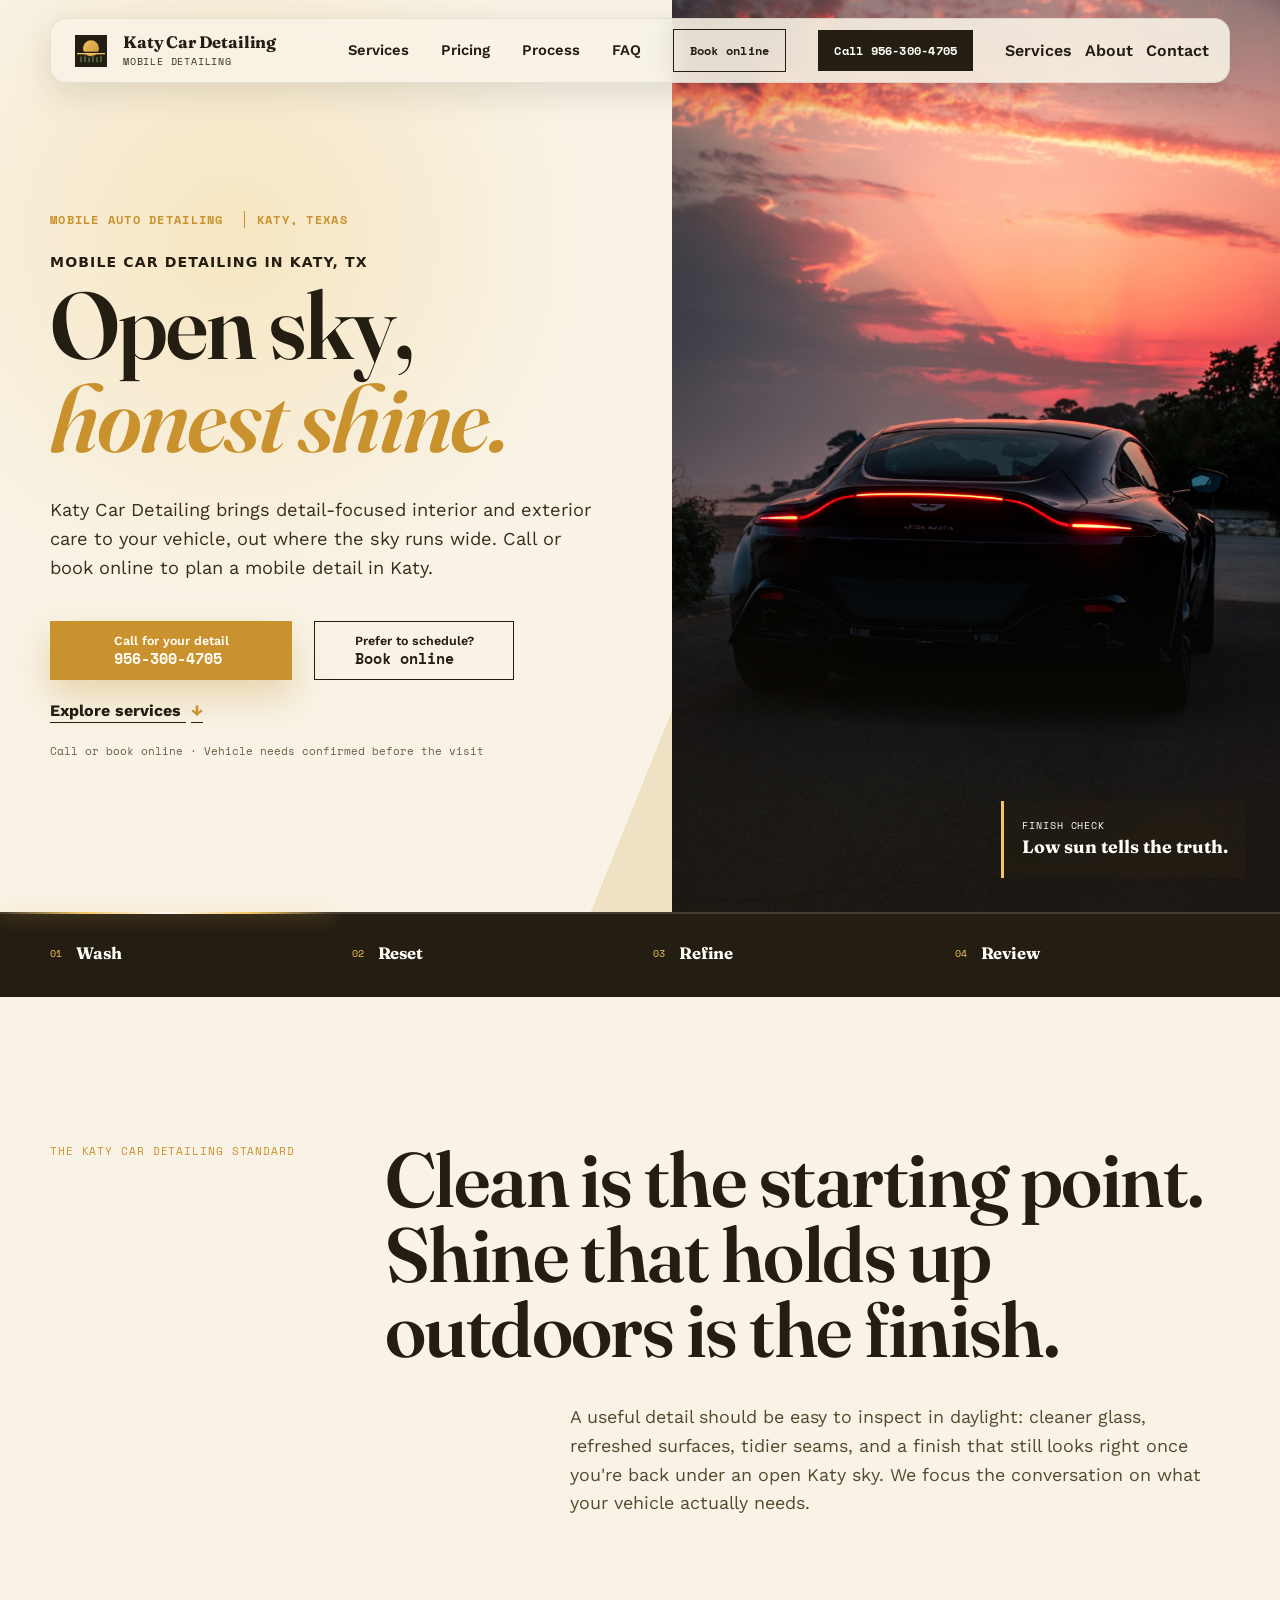
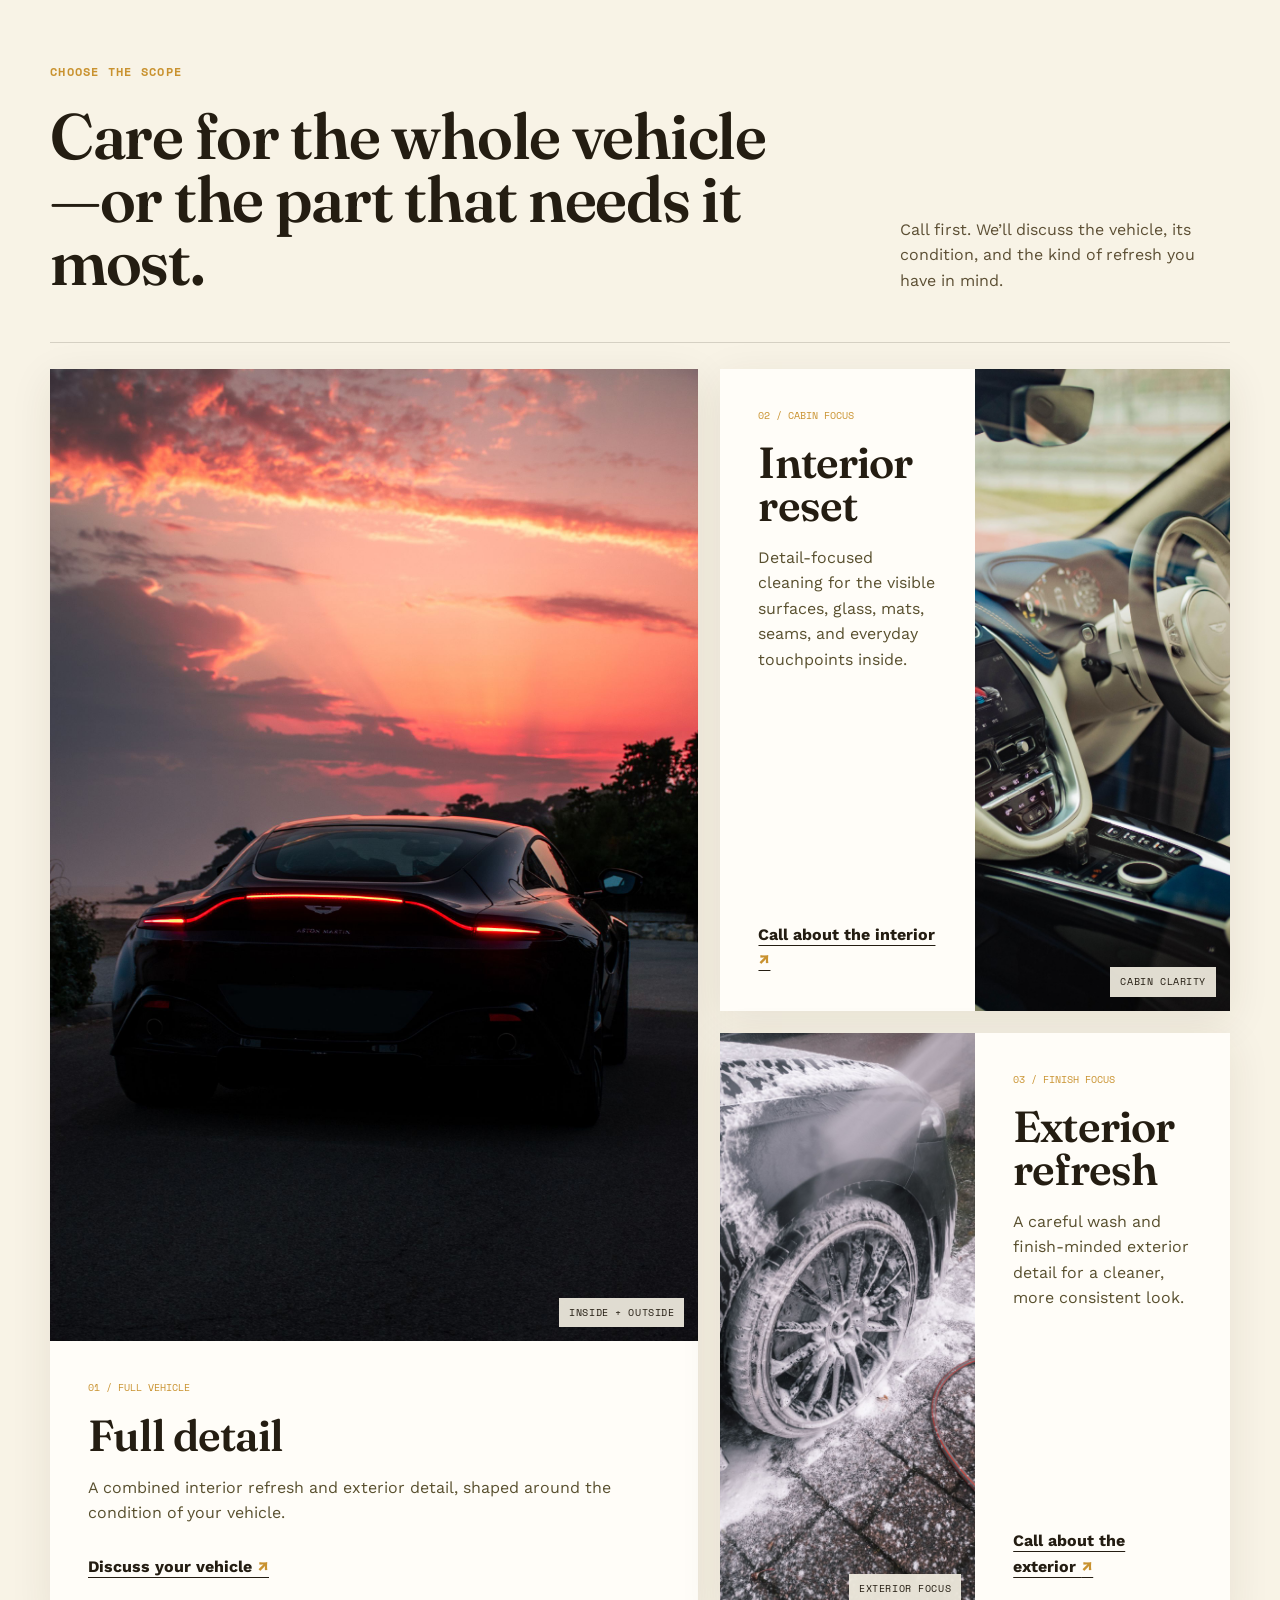
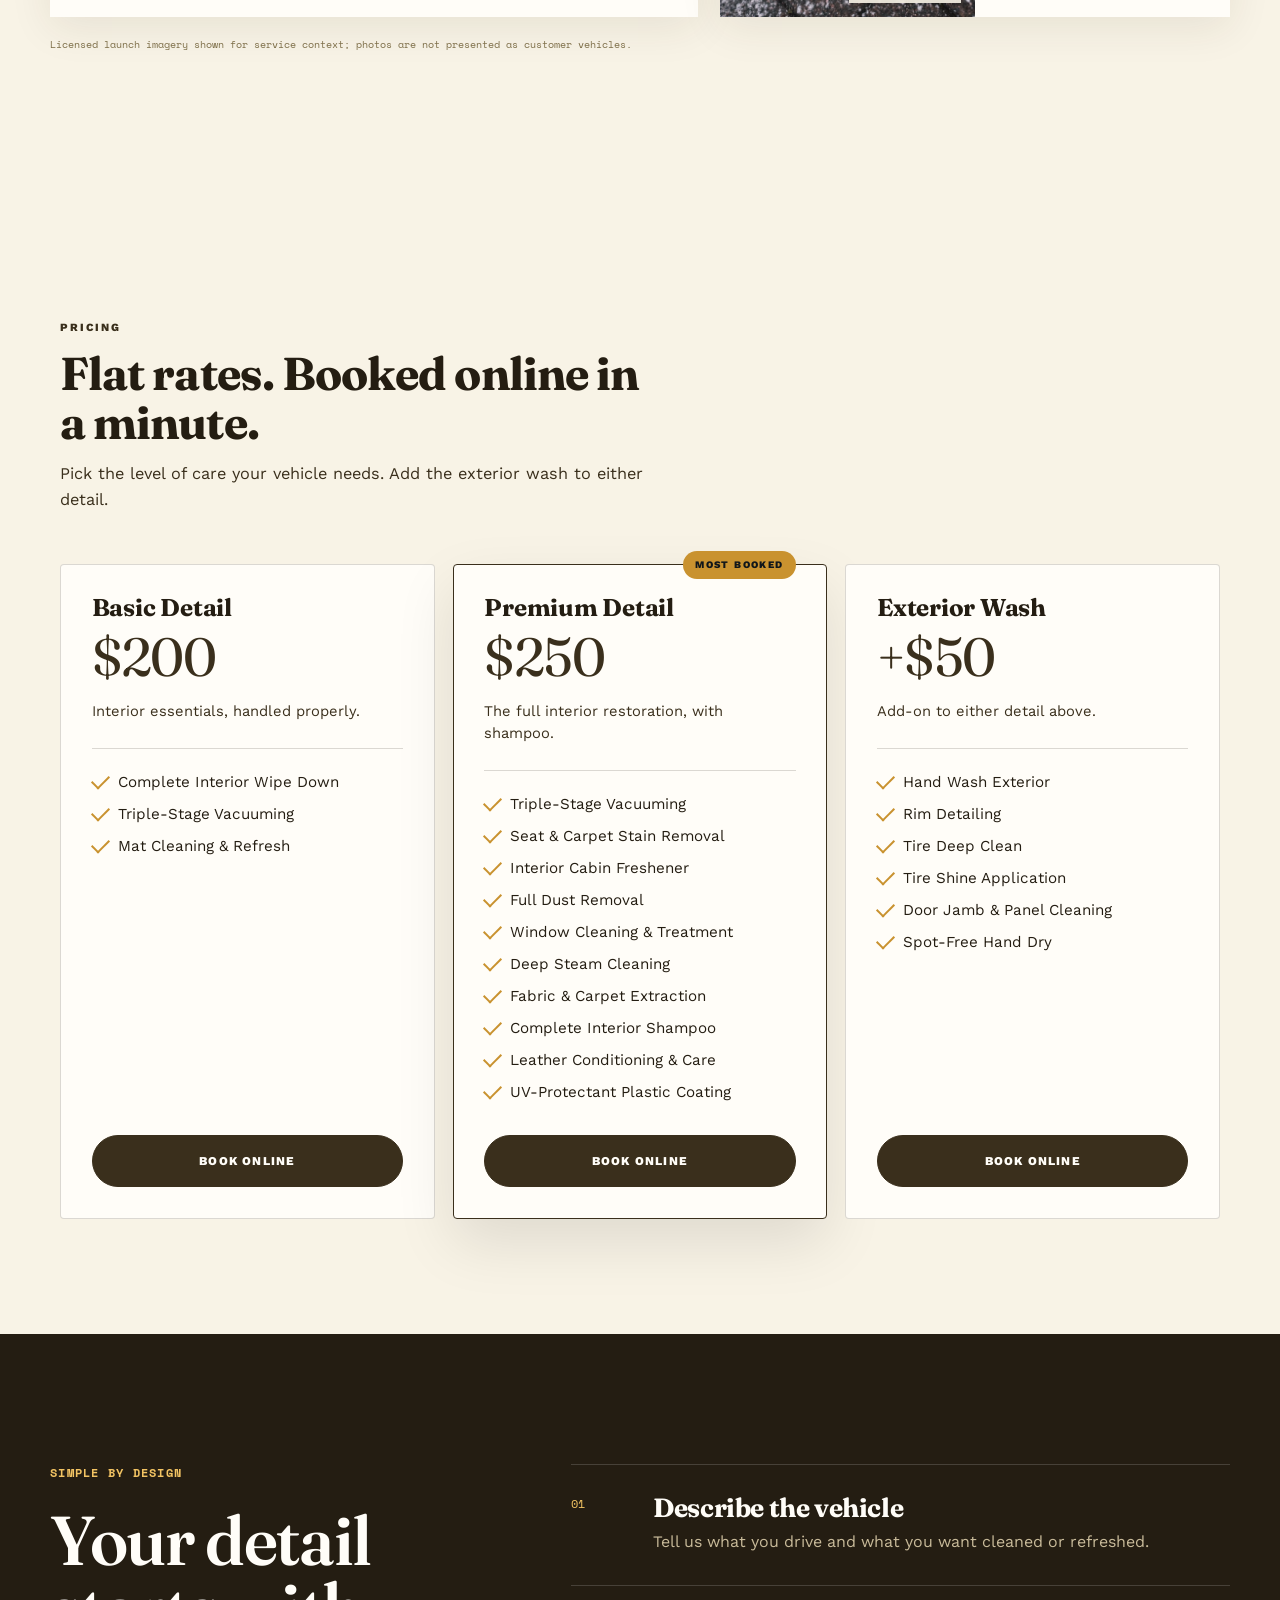
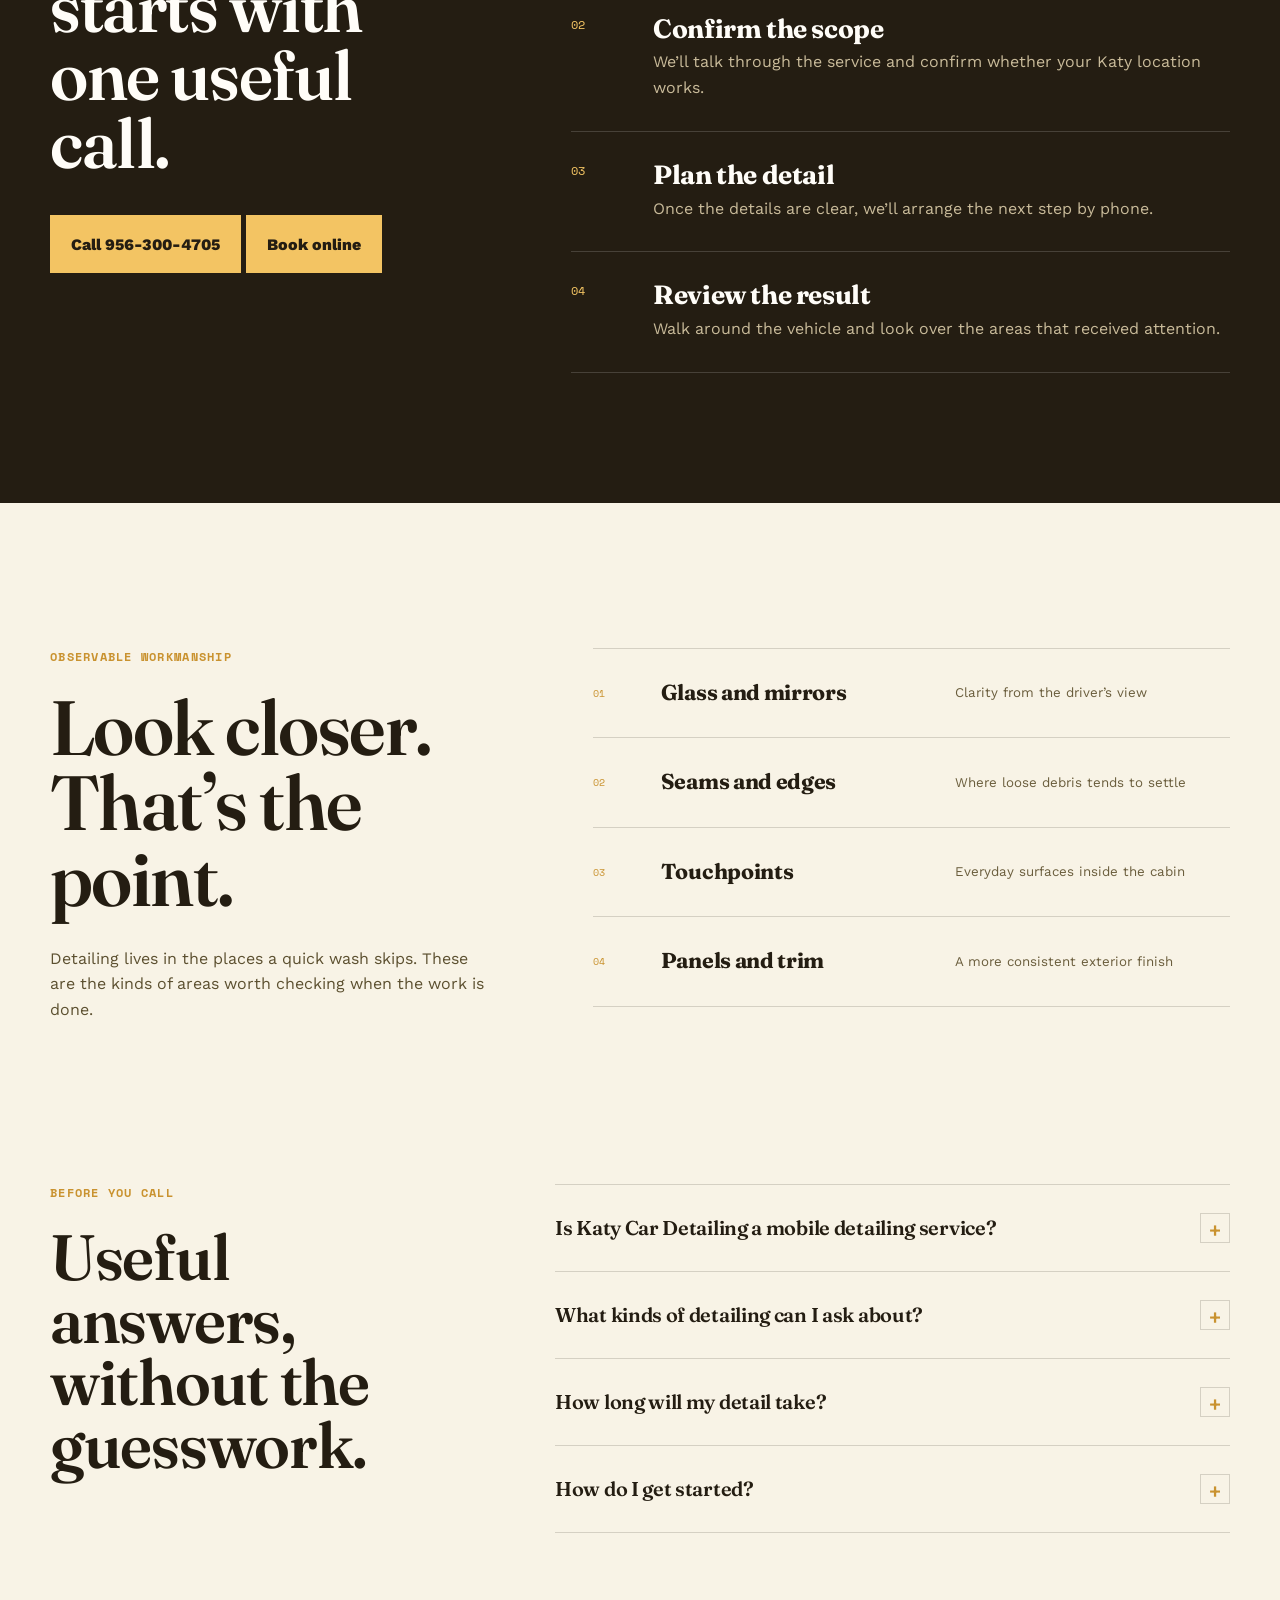
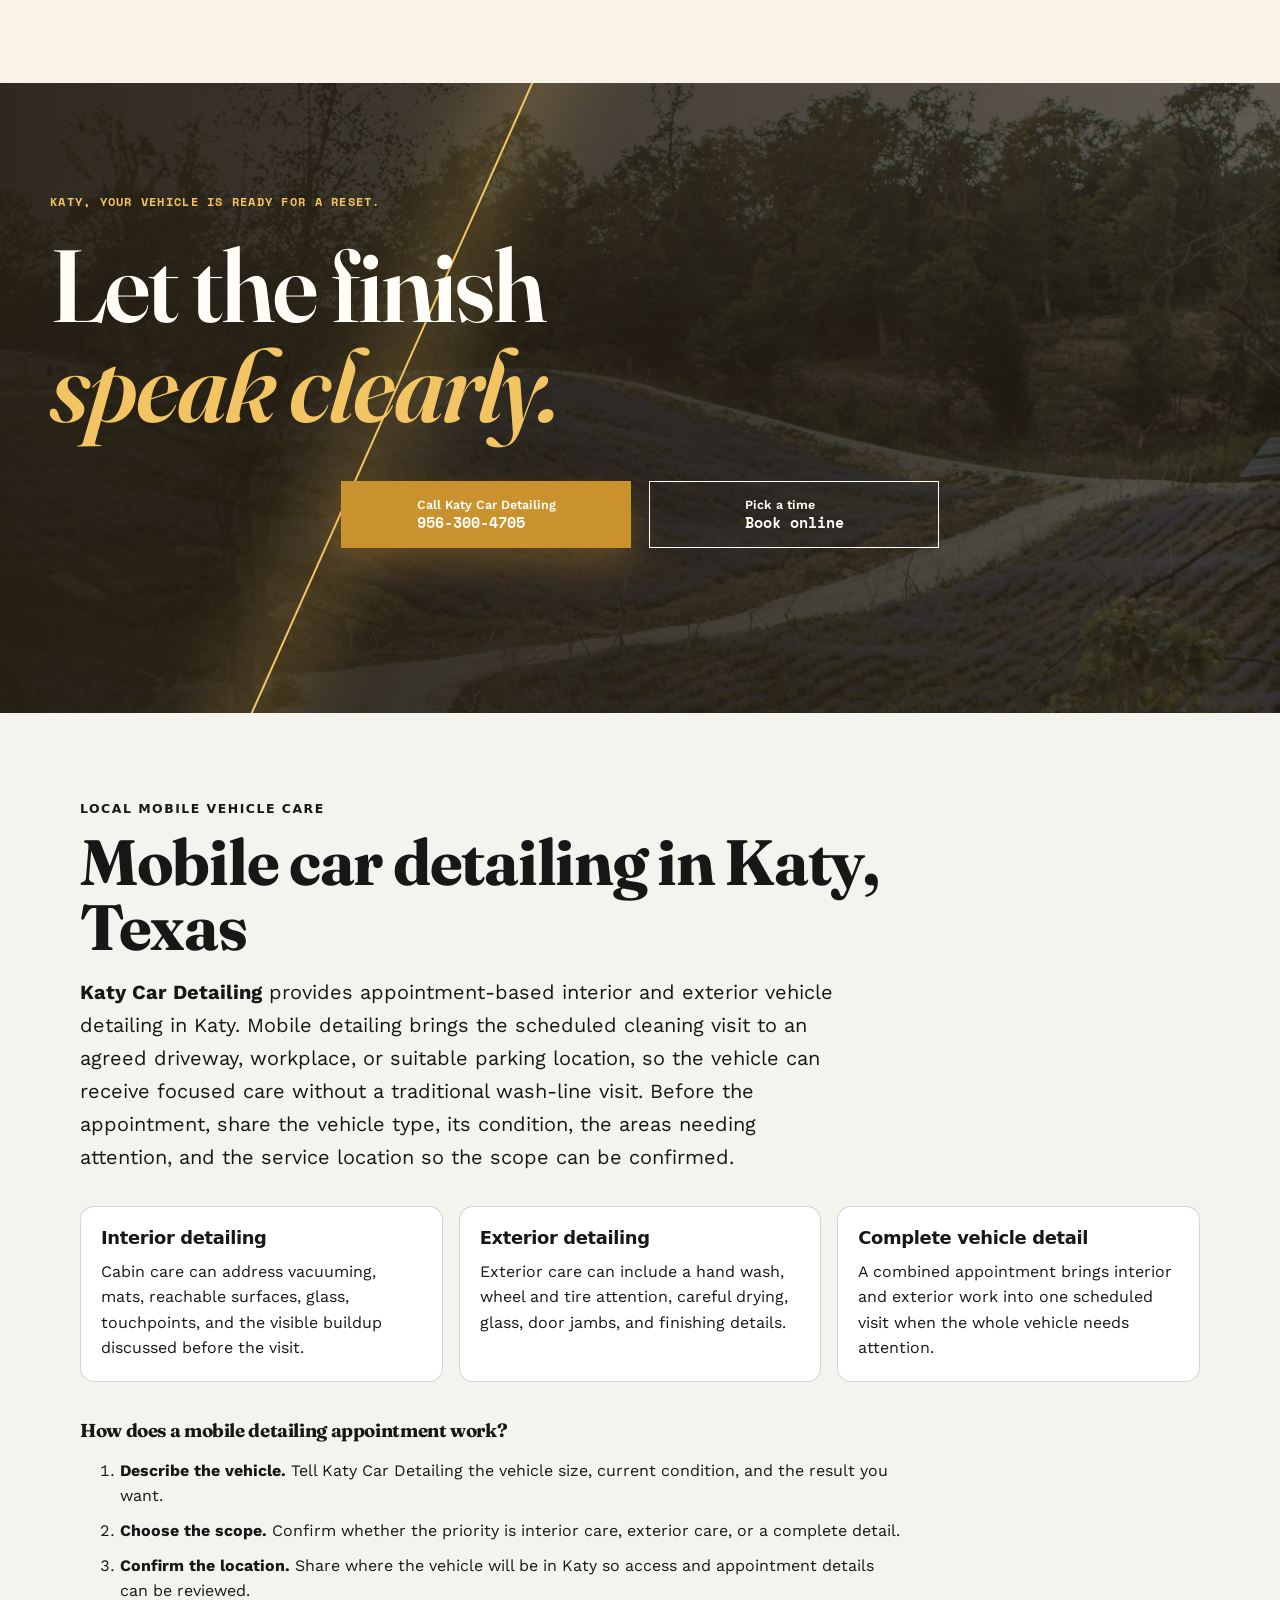
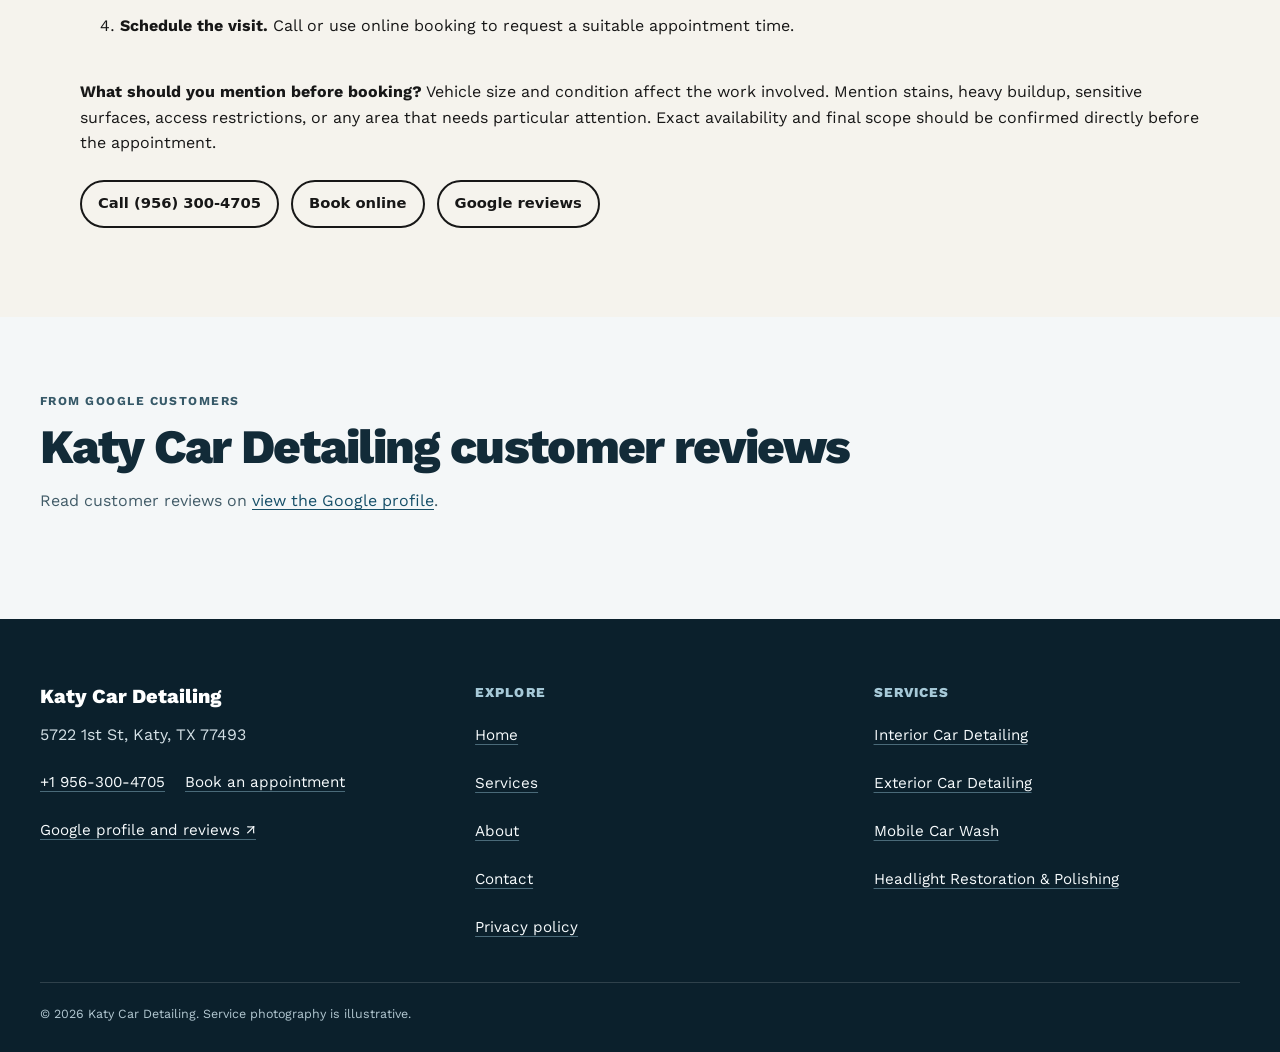
==== commit d8014c2f: "Update Katy branding and remove outdated review excerpts" ====
--- a/index.html
+++ b/index.html
@@ -3,10 +3,10 @@
   <head>
     <meta charset="UTF-8" />
     <meta name="viewport" content="width=device-width, initial-scale=1" />
-    <title>Mobile Car Detailing in Katy, TX | Prairie Gloss</title>
+    <title>Mobile Car Detailing in Katy, TX | Katy Car Detailing</title>
     <meta name="theme-color" content="#241d12" />
     <script>document.documentElement.classList.add("js");</script>
-    <link rel="canonical" href="https://prairiegloss.shop/" />
+    <link rel="canonical" href="https://katycardetailing.shop/" />
     <link rel="icon" href="assets/favicon.svg" type="image/svg+xml" />
     <link rel="preconnect" href="https://fonts.googleapis.com" />
     <link rel="preconnect" href="https://fonts.gstatic.com" crossorigin />
@@ -19,8 +19,8 @@
 {
   "@context": "https://schema.org",
   "@type": "AutoWash",
-  "name": "Prairie Gloss Mobile Car Detailing Katy",
-  "url": "https://prairiegloss.shop/",
+  "name": "Katy Car Detailing",
+  "url": "https://katycardetailing.shop/",
   "telephone": "+1 956-300-4705",
   "address": {
     "@type": "PostalAddress",
@@ -49,7 +49,7 @@
         "price": "200",
         "priceCurrency": "USD",
         "availability": "https://schema.org/InStock",
-        "url": "https://prairiegloss.shop/#pricing",
+        "url": "https://katycardetailing.shop/#pricing",
         "itemOffered": {
           "@type": "Service",
           "name": "Basic Detail",
@@ -62,7 +62,7 @@
         "price": "250",
         "priceCurrency": "USD",
         "availability": "https://schema.org/InStock",
-        "url": "https://prairiegloss.shop/#pricing",
+        "url": "https://katycardetailing.shop/#pricing",
         "itemOffered": {
           "@type": "Service",
           "name": "Premium Detail",
@@ -75,7 +75,7 @@
         "price": "50",
         "priceCurrency": "USD",
         "availability": "https://schema.org/InStock",
-        "url": "https://prairiegloss.shop/#pricing",
+        "url": "https://katycardetailing.shop/#pricing",
         "itemOffered": {
           "@type": "Service",
           "name": "Exterior Wash",
@@ -85,13 +85,13 @@
     ]
   },
   "priceRange": "$200-$250",
-  "@id": "https://prairiegloss.shop/#business",
+  "@id": "https://katycardetailing.shop/#business",
   "geo": {
     "@type": "GeoCoordinates",
     "latitude": 29.786439962459,
     "longitude": -95.822478605077
   },
-  "image": "https://prairiegloss.shop/assets/hero-golden.jpg",
+  "image": "https://katycardetailing.shop/assets/hero-golden.jpg",
   "sameAs": [
     "https://g.page/r/CSXVRn3EcAOqEBM/review"
   ],
@@ -105,19 +105,19 @@
 }
     </script>
 <!-- SEO-GEO:START -->
-  <meta name="description" content="Mobile car detailing in Katy, TX from Prairie Gloss, with interior cleaning, exterior hand washing, and complete details. Call or book online.">
+  <meta name="description" content="Mobile car detailing in Katy, TX from Katy Car Detailing, with interior cleaning, exterior hand washing, and complete details. Call or book online.">
   <meta name="robots" content="index, follow, max-image-preview:large, max-snippet:-1, max-video-preview:-1">
   <meta property="og:locale" content="en_US">
   <meta property="og:type" content="website">
-  <meta property="og:site_name" content="Prairie Gloss">
-  <meta property="og:title" content="Mobile Car Detailing in Katy, TX | Prairie Gloss">
-  <meta property="og:description" content="Mobile car detailing in Katy, TX from Prairie Gloss, with interior cleaning, exterior hand washing, and complete details. Call or book online.">
-  <meta property="og:url" content="https://prairiegloss.shop/">
-  <meta property="og:image" content="https://prairiegloss.shop/assets/hero-golden.jpg">
-  <meta name="twitter:image" content="https://prairiegloss.shop/assets/hero-golden.jpg">
+  <meta property="og:site_name" content="Katy Car Detailing">
+  <meta property="og:title" content="Mobile Car Detailing in Katy, TX | Katy Car Detailing">
+  <meta property="og:description" content="Mobile car detailing in Katy, TX from Katy Car Detailing, with interior cleaning, exterior hand washing, and complete details. Call or book online.">
+  <meta property="og:url" content="https://katycardetailing.shop/">
+  <meta property="og:image" content="https://katycardetailing.shop/assets/hero-golden.jpg">
+  <meta name="twitter:image" content="https://katycardetailing.shop/assets/hero-golden.jpg">
   <meta name="twitter:card" content="summary_large_image">
-  <meta name="twitter:title" content="Mobile Car Detailing in Katy, TX | Prairie Gloss">
-  <meta name="twitter:description" content="Mobile car detailing in Katy, TX from Prairie Gloss, with interior cleaning, exterior hand washing, and complete details. Call or book online.">
+  <meta name="twitter:title" content="Mobile Car Detailing in Katy, TX | Katy Car Detailing">
+  <meta name="twitter:description" content="Mobile car detailing in Katy, TX from Katy Car Detailing, with interior cleaning, exterior hand washing, and complete details. Call or book online.">
   <style id="seo-geo-styles">
     .seo-local-intent { display:block; margin:0 0 .55rem; font:700 clamp(.78rem,1.1vw,.95rem)/1.2 system-ui,sans-serif; letter-spacing:.08em; text-transform:uppercase; }
     .seo-geo-section { background:#f5f3ed; color:#171717; padding:clamp(3.5rem,7vw,6.5rem) clamp(1.25rem,5vw,5rem); }
@@ -142,21 +142,21 @@
   "@graph": [
     {
       "@type": "WebSite",
-      "@id": "https://prairiegloss.shop/#website",
-      "url": "https://prairiegloss.shop/",
-      "name": "Prairie Gloss Mobile Car Detailing Katy",
+      "@id": "https://katycardetailing.shop/#website",
+      "url": "https://katycardetailing.shop/",
+      "name": "Katy Car Detailing",
       "inLanguage": "en-US",
       "publisher": {
-        "@id": "https://prairiegloss.shop/#business"
+        "@id": "https://katycardetailing.shop/#business"
       }
     },
     {
       "@type": "Service",
-      "@id": "https://prairiegloss.shop/#mobile-car-detailing",
+      "@id": "https://katycardetailing.shop/#mobile-car-detailing",
       "name": "Mobile Car Detailing in Katy, Texas",
       "serviceType": "Mobile car detailing",
       "provider": {
-        "@id": "https://prairiegloss.shop/#business"
+        "@id": "https://katycardetailing.shop/#business"
       },
       "areaServed": {
         "@type": "City",
@@ -166,20 +166,21 @@
           "name": "Texas"
         }
       },
-      "url": "https://prairiegloss.shop/#services"
+      "url": "https://katycardetailing.shop/#services"
     }
   ]
 }
   </script>
-<style id="SEO-NEXT-NAV-CSS">.seo-next-nav{display:flex;gap:.8rem;flex-wrap:wrap}.seo-next-footer-nav{padding:1rem}.seo-next-footer-nav a{color:inherit}</style></head>
+<style id="SEO-NEXT-NAV-CSS">.seo-next-nav{display:flex;gap:.8rem;flex-wrap:wrap}.seo-next-footer-nav{padding:1rem}.seo-next-footer-nav a{color:inherit}</style><link rel="stylesheet" href="/portfolio-components.css">
+</head>
   <body>
     <a class="skip-link" href="#main">Skip to content</a>
 
     <header class="site-header" data-header>
-      <a class="brand" href="#top" aria-label="Prairie Gloss home">
+      <a class="brand" href="#top" aria-label="Katy Car Detailing home">
         <img src="assets/logo.svg" alt="" width="48" height="48" />
         <span class="brand-copy">
-          <strong>Prairie Gloss</strong>
+          <strong>Katy Car Detailing</strong>
           <small>Mobile Detailing</small>
         </span>
       </a>
@@ -206,7 +207,7 @@
           <p class="eyebrow">Mobile auto detailing <span>Katy, Texas</span></p>
           <h1><span class="seo-local-intent" data-seo-local-intent>Mobile Car Detailing in Katy, TX</span>Open sky,<br /><em>honest shine.</em></h1>
           <p class="hero-lede">
-            Prairie Gloss brings detail-focused interior and exterior care to your vehicle, out where the sky runs
+            Katy Car Detailing brings detail-focused interior and exterior care to your vehicle, out where the sky runs
             wide. Call or book online to plan a mobile detail in Katy.
           </p>
           <div class="hero-actions">
@@ -224,7 +225,7 @@
         </div>
 
         <div class="hero-visual" aria-label="Vehicle exterior lit by golden-hour sun">
-          <img src="assets/hero-golden.jpg" alt="Vehicle exterior glowing under warm golden-hour light" />
+          <img src="assets/hero-golden.jpg" alt="Vehicle exterior glowing under warm golden-hour light" width="1920" height="2880" />
           <div class="hero-caption">
             <span>Finish check</span>
             <strong>Low sun tells the truth.</strong>
@@ -243,7 +244,7 @@
       </section>
 
       <section class="intro section-shell" aria-labelledby="intro-title">
-        <div class="section-label">The Prairie Gloss standard</div>
+        <div class="section-label">The Katy Car Detailing standard</div>
         <div class="intro-copy reveal">
           <h2 id="intro-title">Clean is the starting point.<br />Shine that holds up outdoors is the finish.</h2>
           <p>
@@ -266,7 +267,7 @@
         <div class="service-grid">
           <article class="service-card service-card-featured reveal">
             <div class="service-image">
-              <img src="assets/hero-golden.jpg" alt="Vehicle exterior with a warm, even finish" />
+              <img src="assets/hero-golden.jpg" alt="Vehicle exterior with a warm, even finish" width="1920" height="2880" loading="lazy" decoding="async" />
               <span>Inside + outside</span>
             </div>
             <div class="service-body">
@@ -285,14 +286,14 @@
               <a href="tel:+19563004705">Call about the interior <span aria-hidden="true">↗</span></a>
             </div>
             <div class="service-image">
-              <img src="assets/detail-interior.jpg" alt="Clean, carefully maintained vehicle interior" />
+              <img src="assets/detail-interior.jpg" alt="Clean, carefully maintained vehicle interior" width="1600" height="2845" loading="lazy" decoding="async" />
               <span>Cabin clarity</span>
             </div>
           </article>
 
           <article class="service-card reveal">
             <div class="service-image">
-              <img src="assets/detail-foam.jpg" alt="Foam on a vehicle during an exterior wash" />
+              <img src="assets/detail-foam.jpg" alt="Foam on a vehicle during an exterior wash" width="1600" height="2400" loading="lazy" decoding="async" />
               <span>Exterior focus</span>
             </div>
             <div class="service-body">
@@ -417,8 +418,8 @@
         </div>
         <div class="faq-list">
           <details class="reveal">
-            <summary>Is Prairie Gloss a mobile detailing service?<span aria-hidden="true">+</span></summary>
-            <p>Yes. Prairie Gloss provides mobile auto detailing in Katy, Texas. Call or <a href="https://cal.com/sumitdatta/auto-detail-service">book online</a> to confirm your location and vehicle needs.</p>
+            <summary>Is Katy Car Detailing a mobile detailing service?<span aria-hidden="true">+</span></summary>
+            <p>Yes. Katy Car Detailing provides mobile auto detailing in Katy, Texas. Call or <a href="https://cal.com/sumitdatta/auto-detail-service">book online</a> to confirm your location and vehicle needs.</p>
           </details>
           <details class="reveal">
             <summary>What kinds of detailing can I ask about?<span aria-hidden="true">+</span></summary>
@@ -442,7 +443,7 @@
           <h2 id="cta-title">Let the finish<br /><em>speak clearly.</em></h2>
           <div class="final-cta-actions">
             <a class="button button-primary button-large" href="tel:+19563004705">
-              <span>Call Prairie Gloss</span>
+              <span>Call Katy Car Detailing</span>
               <strong>956-300-4705</strong>
             </a>
             <a class="button button-book button-large" href="https://cal.com/sumitdatta/auto-detail-service">
@@ -457,7 +458,7 @@
       <div class="seo-geo-inner">
         <p class="seo-geo-kicker">Local mobile vehicle care</p>
         <h2 id="local-detailing-title">Mobile car detailing in Katy, Texas</h2>
-        <p class="seo-geo-answer"><strong>Prairie Gloss Mobile Car Detailing Katy</strong> provides appointment-based interior and exterior vehicle detailing in Katy. Mobile detailing brings the scheduled cleaning visit to an agreed driveway, workplace, or suitable parking location, so the vehicle can receive focused care without a traditional wash-line visit. Before the appointment, share the vehicle type, its condition, the areas needing attention, and the service location so the scope can be confirmed.</p>
+        <p class="seo-geo-answer"><strong>Katy Car Detailing</strong> provides appointment-based interior and exterior vehicle detailing in Katy. Mobile detailing brings the scheduled cleaning visit to an agreed driveway, workplace, or suitable parking location, so the vehicle can receive focused care without a traditional wash-line visit. Before the appointment, share the vehicle type, its condition, the areas needing attention, and the service location so the scope can be confirmed.</p>
 
         <div class="seo-geo-grid" aria-label="Available detailing options">
           <article class="seo-geo-card">
@@ -477,7 +478,7 @@
         <div class="seo-geo-steps">
           <h3>How does a mobile detailing appointment work?</h3>
           <ol>
-            <li><strong>Describe the vehicle.</strong> Tell Prairie Gloss the vehicle size, current condition, and the result you want.</li>
+            <li><strong>Describe the vehicle.</strong> Tell Katy Car Detailing the vehicle size, current condition, and the result you want.</li>
             <li><strong>Choose the scope.</strong> Confirm whether the priority is interior care, exterior care, or a complete detail.</li>
             <li><strong>Confirm the location.</strong> Share where the vehicle will be in Katy so access and appointment details can be reviewed.</li>
             <li><strong>Schedule the visit.</strong> Call or use online booking to request a suitable appointment time.</li>
@@ -493,25 +494,14 @@
       </div>
     </section>
 <!-- SEO-GEO-LOCAL:END -->
-  </main>
-
-    <footer class="site-footer">
-      <a class="brand footer-brand" href="#top" aria-label="Prairie Gloss home">
-        <img src="assets/logo.svg" alt="" width="48" height="48" />
-        <span class="brand-copy"><strong>Prairie Gloss</strong><small>Mobile Detailing</small></span>
-      </a>
-      <div class="footer-meta">
-        <p>Mobile auto detailing in Katy, Texas</p>
-        <p>5722 1st St, Katy, TX 77493</p>
-        <a href="tel:+19563004705">956-300-4705</a>
-        <a href="https://cal.com/sumitdatta/auto-detail-service">Book online</a>
-      </div>
-      <p class="copyright">© <span data-year></span> Prairie Gloss Mobile Detailing</p>
-    <!-- SEO-NEXT-NAV:START --><nav class="seo-next-footer-nav" aria-label="Expanded footer navigation"><a href="/services/">Services</a> · <a href="/about/">About</a> · <a href="/contact/">Contact</a> · <a href="/privacy-policy/">Privacy policy</a></nav><!-- SEO-NEXT-NAV:END --></footer>
+  <!-- PORTFOLIO-REVIEWS:START --><section class="portfolio-reviews" aria-labelledby="portfolio-reviews-title"><div class="portfolio-reviews__heading"><div><p class="portfolio-reviews__kicker">From Google customers</p><h2 id="portfolio-reviews-title">Katy Car Detailing customer reviews</h2><p class="portfolio-reviews__intro">Read customer reviews on <a href="https://www.google.com/maps?cid=12250759400595576101" target="_blank" rel="noopener noreferrer">view the Google profile</a>.</p></div></div></section><!-- PORTFOLIO-REVIEWS:END -->
+</main>
+
+    <footer class="portfolio-footer"><div class="portfolio-footer__grid"><div><strong class="portfolio-footer__name">Katy Car Detailing</strong><address>5722 1st St, Katy, TX 77493</address><div class="portfolio-footer__contact"><a href="tel:+19563004705">+1 956-300-4705</a><a href="https://cal.com/sumitdatta/auto-detail-service">Book an appointment</a></div><a href="https://www.google.com/maps?cid=12250759400595576101" target="_blank" rel="noopener noreferrer">Google profile and reviews ↗</a></div><div><h2>Explore</h2><nav aria-label="Footer navigation"><a href="/">Home</a><a href="/services/">Services</a><a href="/about/">About</a><a href="/contact/">Contact</a><a href="/privacy-policy/">Privacy policy</a></nav></div><div><h2>Services</h2><nav aria-label="Service pages"><a href="/services/interior-car-detailing/">Interior Car Detailing</a><a href="/services/exterior-car-detailing/">Exterior Car Detailing</a><a href="/services/mobile-car-wash/">Mobile Car Wash</a><a href="/services/headlight-restoration/">Headlight Restoration &amp; Polishing</a></nav></div></div><p class="portfolio-footer__bottom">© <span id="year">2026</span> Katy Car Detailing. Service photography is illustrative.</p></footer>
 
     <div class="mobile-bar">
       <a class="mobile-call" href="tel:+19563004705">
-        <span>Call Prairie Gloss</span>
+        <span>Call Katy Car Detailing</span>
         <strong>956-300-4705</strong>
       </a>
       <a class="mobile-book" href="https://cal.com/sumitdatta/auto-detail-service">
@@ -521,5 +511,6 @@
     </div>
 
     <script src="script.js" defer></script>
-  </body>
+  <script src="/portfolio-components.js" defer></script>
+</body>
 </html>
--- a/portfolio-components.css
+++ b/portfolio-components.css
@@ -0,0 +1,37 @@
+/* Portfolio components: scoped styles, no external requests. */
+.portfolio-reviews,.portfolio-footer{box-sizing:border-box;min-width:0;font-family:inherit}
+.portfolio-reviews *,.portfolio-footer *{box-sizing:border-box}
+.portfolio-reviews{color:#122b38;background:#f4f7f8;padding:clamp(3rem,6vw,5.5rem) max(20px,calc((100% - 1200px)/2));isolation:isolate}
+.portfolio-reviews__heading{display:flex;justify-content:space-between;align-items:flex-end;gap:24px;margin:0 0 28px}
+.portfolio-reviews__heading>div{min-width:0;max-width:850px}
+.portfolio-reviews__kicker{margin:0 0 10px;font-family:inherit;font-weight:700;font-size:.76rem;line-height:1.3;letter-spacing:.12em;text-transform:uppercase;color:#365968}
+.portfolio-reviews h2{max-width:none;margin:0 0 14px;font-family:inherit;font-size:clamp(1.8rem,4vw,3rem);font-weight:800;line-height:1.13;letter-spacing:-.035em;text-transform:none;color:#122b38;overflow-wrap:anywhere}
+.portfolio-reviews__intro{font-size:1rem;line-height:1.6;color:#425c68;margin:0}
+.portfolio-reviews__intro a,.portfolio-review__source{color:#164f68;text-decoration:underline;text-underline-offset:3px}
+.portfolio-reviews__controls{display:none;gap:8px;flex-shrink:0}
+.portfolio-reviews[data-ready] .portfolio-reviews__controls{display:flex}
+.portfolio-reviews__controls button{display:grid;place-items:center;width:48px;height:48px;border:1px solid #a9bac2;border-radius:50%;background:#fff;color:#122b38;font-family:inherit;font-weight:700;font-size:1.3rem;line-height:1;cursor:pointer}
+.portfolio-reviews__controls button:disabled{opacity:.35;cursor:default}
+.portfolio-reviews__track{display:flex;align-items:stretch;gap:18px;overflow-x:auto;overscroll-behavior-x:contain;scroll-snap-type:x proximity;scroll-padding-inline:1px;padding:2px 1px 20px;max-width:100%;min-width:0;scrollbar-width:thin;scrollbar-color:#7c9aa8 #dfe7eb}
+.portfolio-review{display:flex;flex-direction:column;flex:0 0 min(370px,86vw);min-width:0;max-width:100%;margin:0;padding:25px;background:#fff;border:1px solid #d7e1e6;border-radius:16px;box-shadow:0 8px 26px #0a263d08;scroll-snap-align:start;text-align:left}
+.portfolio-review__meta{display:flex;align-items:flex-start;justify-content:space-between;gap:14px;margin-bottom:16px}
+.portfolio-review__author{font-size:1rem;font-weight:800;line-height:1.4;color:#122b38;overflow-wrap:anywhere}
+.portfolio-review time{display:block;font-size:.82rem;line-height:1.5;color:#55717e;margin-top:3px}
+.portfolio-review__rating{white-space:nowrap;font-size:.85rem;font-weight:700;line-height:1.5;color:#735007}
+.portfolio-review blockquote{padding:0;margin:0 0 20px;border:0;color:#263f4c;font-family:inherit;font-weight:400;font-size:1rem;line-height:1.7;letter-spacing:normal;max-height:230px;overflow-y:auto;overflow-wrap:anywhere}
+.portfolio-review blockquote p{margin:0;font:inherit;color:inherit}
+.portfolio-review__source{display:inline-flex;align-items:center;min-height:48px;margin-top:auto;font-size:.9rem;font-weight:700}
+.portfolio-reviews__note{margin:15px 0 0;color:#58717e;font-size:.78rem;line-height:1.6}
+.portfolio-reviews :focus-visible,.portfolio-footer :focus-visible{outline:3px solid #167799;outline-offset:4px}
+.portfolio-footer{background:#0b202c;color:#f7fbfd;padding:clamp(2.5rem,5vw,4.5rem) max(20px,calc((100% - 1200px)/2)) 28px;line-height:1.6;text-align:left}
+.portfolio-footer__grid{display:grid;grid-template-columns:minmax(0,1.1fr) minmax(0,1fr) minmax(0,1fr);gap:32px}
+.portfolio-footer__name{display:block;margin:0 0 12px;color:#fff;font-size:1.25rem;font-weight:800;line-height:1.35;overflow-wrap:anywhere}
+.portfolio-footer address{font-size:1rem;font-style:normal;color:#d4e0e6;line-height:1.65}
+.portfolio-footer h2{margin:0 0 10px;font-family:inherit;font-size:.85rem;font-weight:800;line-height:1.4;letter-spacing:.08em;text-transform:uppercase;color:#a6c9d8;max-width:none}
+.portfolio-footer a{display:inline-flex;align-items:center;min-height:48px;max-width:100%;color:#f7fbfd;font-size:.95rem;text-decoration:underline;text-decoration-color:#4a6a79;text-underline-offset:4px;overflow-wrap:anywhere}
+.portfolio-footer a:hover{text-decoration-color:#e1eff5}
+.portfolio-footer nav{display:flex;flex-direction:column;align-items:flex-start;gap:0}
+.portfolio-footer__contact{display:flex;flex-wrap:wrap;gap:0 20px;margin-top:10px}
+.portfolio-footer__bottom{margin:30px 0 0;padding-top:20px;border-top:1px solid #ffffff26;color:#b2c7d1;font-size:.78rem;line-height:1.7}
+@media(max-width:760px){.portfolio-reviews__heading{align-items:flex-start;flex-direction:column;gap:16px}.portfolio-footer__grid{grid-template-columns:1fr;gap:28px}.portfolio-review{padding:21px;flex-basis:min(340px,84vw)}}
+@media(prefers-reduced-motion:reduce){.portfolio-reviews__track{scroll-behavior:auto}}
